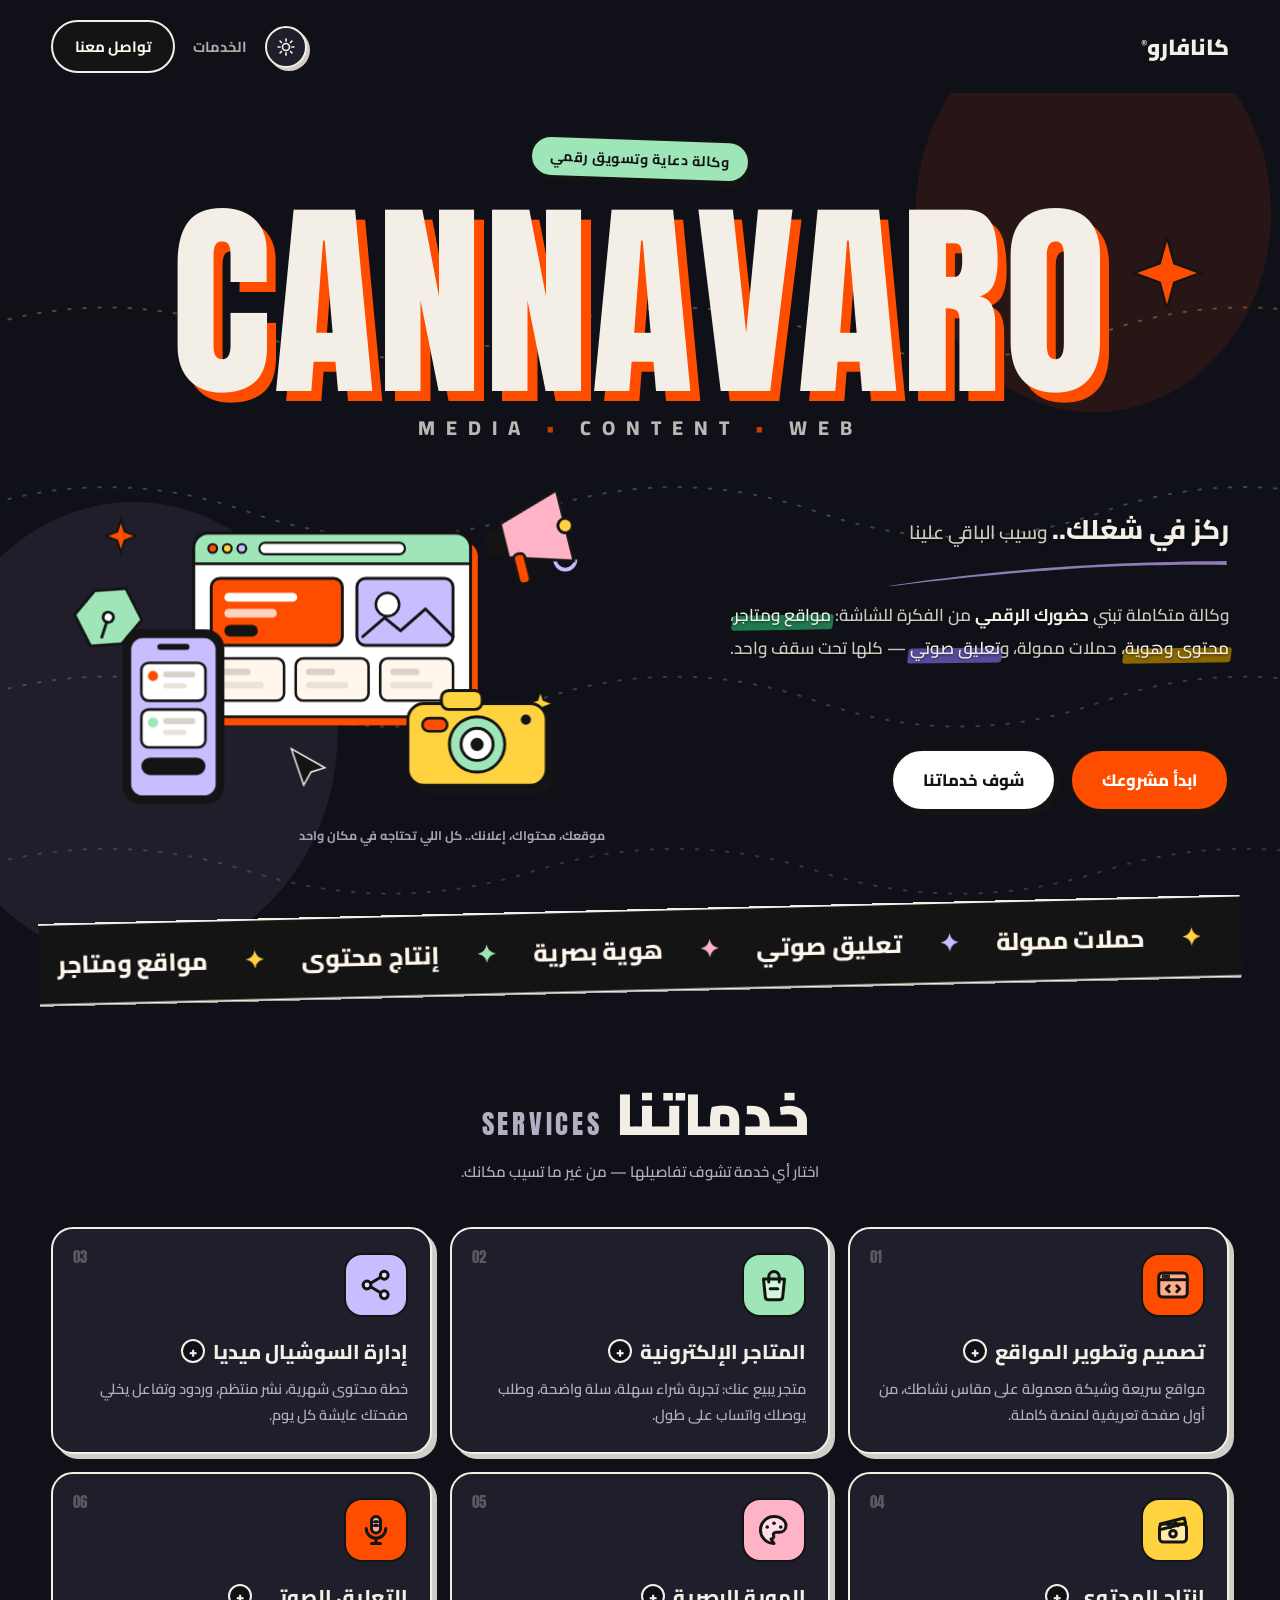
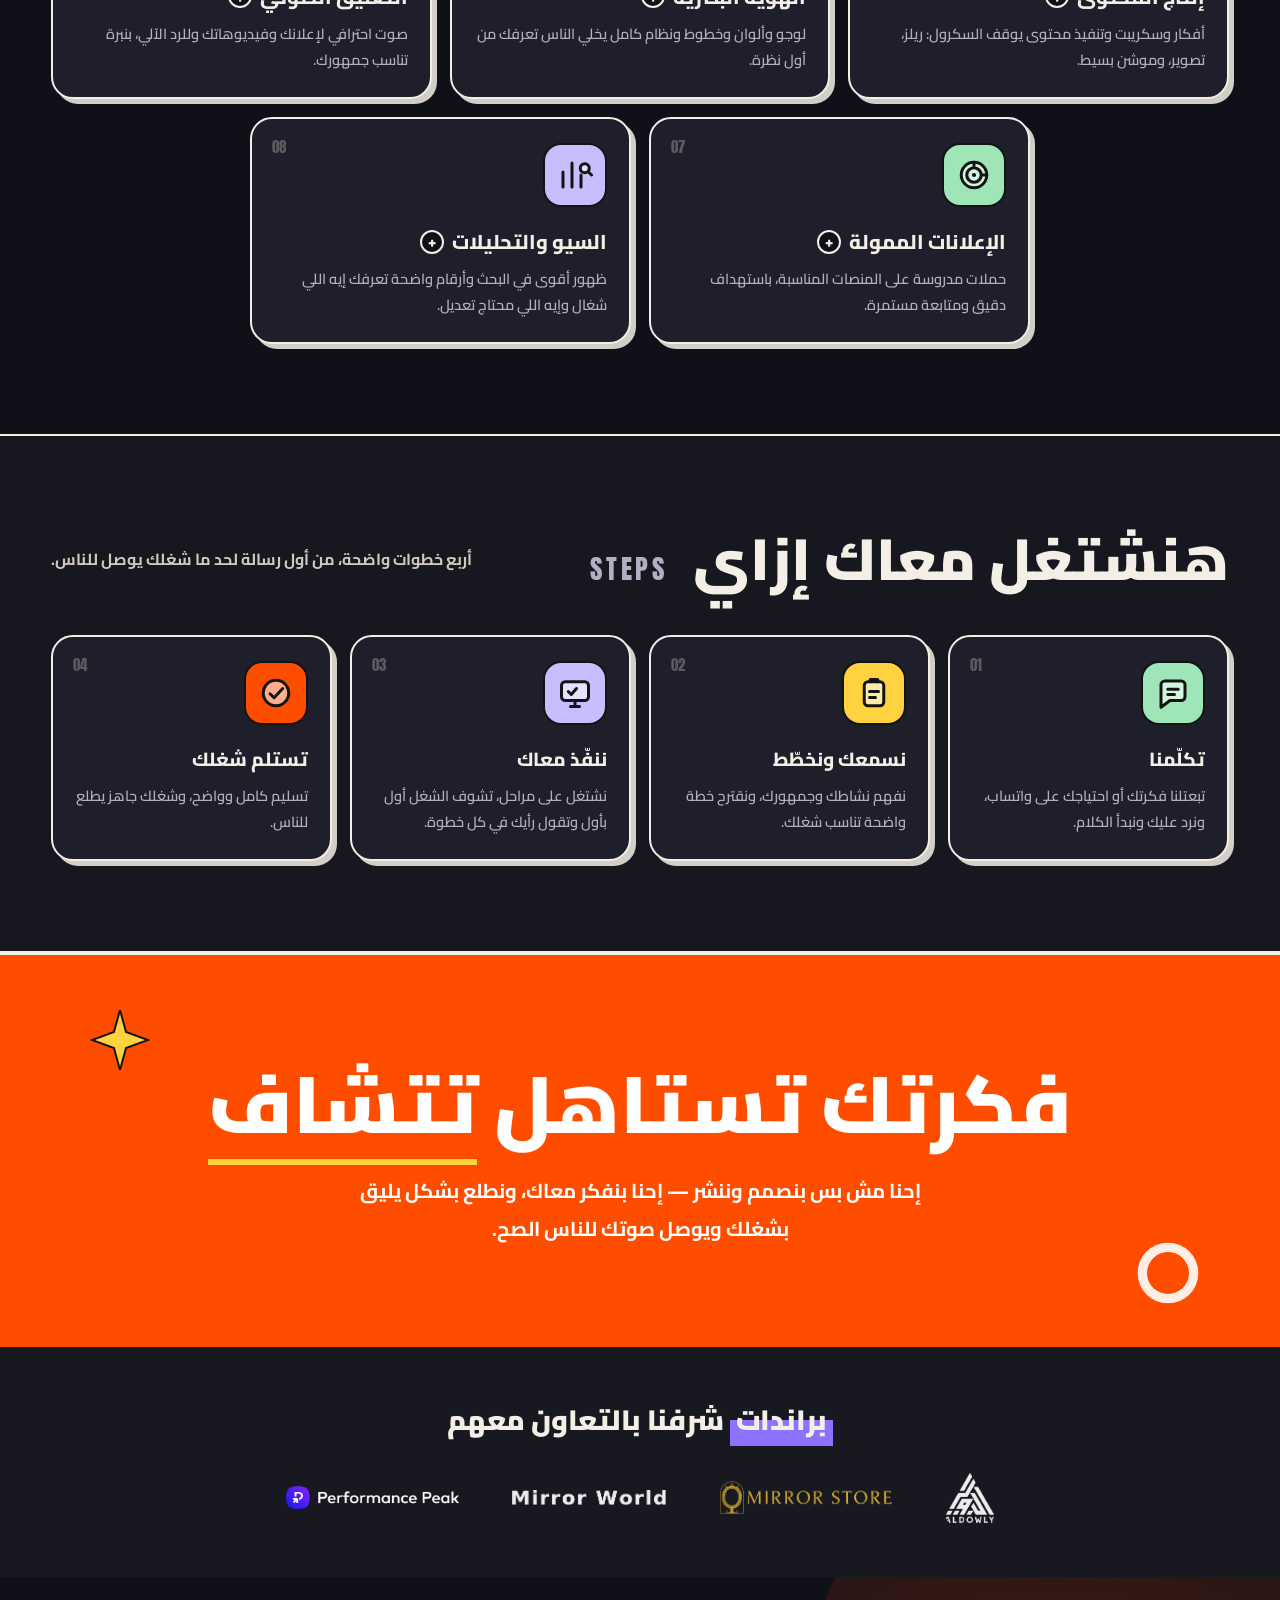
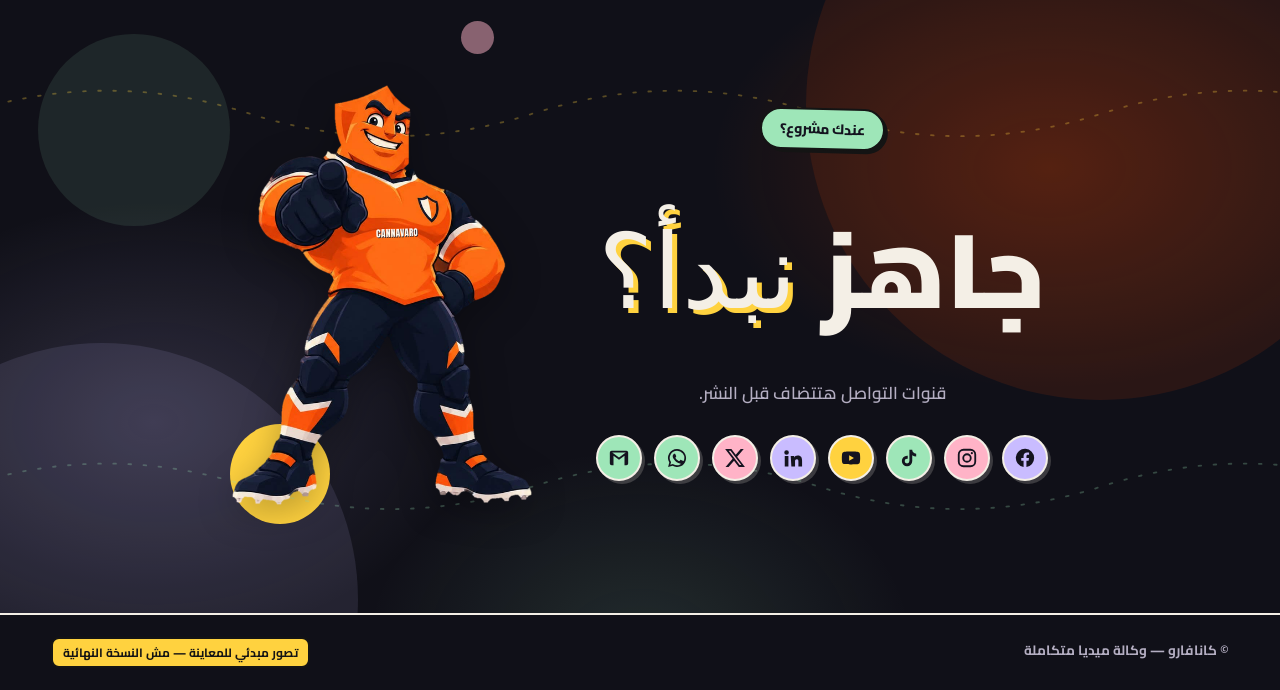
==== concept-a-brands-preview/index.html @ 5d2dfb20 "Hook the signature stroke tail down-left, matching hand sketch" ====
<!DOCTYPE html>
<html lang="ar" dir="rtl">
<head>
<meta charset="UTF-8">
<meta name="viewport" content="width=device-width, initial-scale=1.0">
<meta name="robots" content="noindex">
<title>Cannavaro Media</title>
<link rel="icon" type="image/svg+xml" href="favicon.svg">
<meta name="description" content="كانافارو — وكالة دعاية وتسويق رقمي: مواقع ومتاجر، محتوى وهوية، حملات ممولة، وتعليق صوتي.">
<meta property="og:type" content="website">
<meta property="og:title" content="Cannavaro Media">
<meta property="og:description" content="وكالة دعاية وتسويق رقمي — مواقع ومتاجر، محتوى وهوية، حملات ممولة، وتعليق صوتي.">
<meta property="og:url" content="https://ahmedshaban777-lgtm.github.io/cannavaro-media/concept-a/">
<meta property="og:image" content="https://ahmedshaban777-lgtm.github.io/cannavaro-media/concept-a/og-image.png">
<meta property="og:image:width" content="1200">
<meta property="og:image:height" content="630">
<meta name="twitter:card" content="summary_large_image">
<link rel="stylesheet" href="fonts/fonts.css?v=2">
<script>document.documentElement.classList.add('js');try{document.documentElement.setAttribute('data-theme',localStorage.getItem('cannavaro-theme')||'dark')}catch(e){document.documentElement.setAttribute('data-theme','dark')}</script>
<style>
:root{
  --ink:#141414; --cream:#FFF6EC;
  --orange:#FF4D00; --mint:#9EE6B8; --lav:#C9BCFF; --yellow:#FFD23F; --pink:#FFB3C7;
  --bg:var(--cream); --bg2:#fff; --surface:#fff; --text:var(--ink); --muted:#5b564e; --soft:#3d3a35; --line:var(--ink); --shadow:rgba(20,20,20,.9); --dash:#D8D2C8; --cap:#9a938a;
}
html[data-theme="dark"]{
  --bg:#101018; --bg2:#16171F; --surface:#1E1F2A; --text:#F4EFE6; --muted:#B4AEC2; --soft:#CFC9BE; --line:#F4EFE6; --shadow:rgba(244,239,230,.85); --dash:#3A3B47; --cap:#A8A2B4;
}
*{margin:0;padding:0;box-sizing:border-box}
html{scroll-behavior:smooth;background:var(--bg)}
body{font-family:'Cairo',sans-serif;background:var(--bg);color:var(--text);overflow-x:hidden;transition:background-color .35s ease,color .35s ease}
body::before{content:"";position:fixed;inset:0;z-index:-2;opacity:0;transition:opacity .45s ease;background:
  radial-gradient(900px 520px at 88% -6%,rgba(255,77,0,.16),transparent 62%),
  radial-gradient(820px 560px at 6% 30%,rgba(201,188,255,.13),transparent 60%),
  radial-gradient(760px 620px at 78% 88%,rgba(158,230,184,.09),transparent 62%),
  linear-gradient(168deg,#17181F 0%,#101018 46%,#0C0D13 100%)}
html[data-theme="dark"] body::before{opacity:1}
.services,.contact,footer{background:var(--bg)}
.hero{color:var(--text)}
.hero .brand{color:var(--text)}
.hero .brand-sub{color:var(--text);opacity:.75}
.hero .def{color:var(--soft)}
.hero .def b{color:var(--text)}
.hero .def .mark{color:var(--ink)}
.hero .illo-cap{color:var(--cap)}
.hero .kicker{color:var(--ink)}
.hero .slogan-badge{color:var(--ink)}
.hero-bg{display:block;position:absolute;inset:0;z-index:1;pointer-events:none;overflow:hidden}
html[data-theme="dark"] .hero-bg{display:block}
.hero-bg svg{position:absolute;inset:0;width:100%;height:100%}
.hero-bg .wl{fill:none;stroke-linecap:round;stroke-dasharray:3 14;animation:wdrift 26s linear infinite}
.hero-bg .wl2{animation-duration:34s;animation-direction:reverse}
.hero-bg .wl3{animation-duration:44s}
@keyframes wdrift{to{stroke-dashoffset:-340}}
.hero-bg .glow{animation:gpulse 9s ease-in-out infinite}
.hero-bg .glow2{animation-duration:12s;animation-delay:-4s}
@keyframes gpulse{50%{opacity:.45}}
nav .nav-brand,nav .nav-svc{color:var(--text)}

a{text-decoration:none;color:inherit}
.latin{font-family:'Anton',sans-serif;font-weight:400}

/* ===== NAV ===== */
nav{display:flex;justify-content:space-between;align-items:center;padding:20px clamp(18px,4vw,56px);position:relative;z-index:5}
.nav-side{display:flex;align-items:center;gap:18px}
.nav-svc{font-weight:700;font-size:14.5px;color:var(--ink);opacity:.7}
.nav-svc:hover{opacity:1}
.nav-svc:focus-visible{outline:2.5px solid var(--line);outline-offset:3px;border-radius:6px}
.nav-brand{font-weight:900;font-size:22px}
.nav-brand sup{font-size:10px;font-weight:700}
.nav-cta{background:var(--ink);color:var(--cream);padding:10px 22px;border-radius:99px;font-weight:700;font-size:15px;transition:background .25s,transform .25s}
.nav-cta:hover{background:var(--orange);transform:translateY(-2px)}

/* ===== HERO ===== */
.hero{padding:clamp(24px,5vh,54px) clamp(18px,4vw,56px) 0;text-align:center;position:relative}
.hero .shape{position:absolute;pointer-events:none;z-index:2}
.hero>*:not(.hero-bg):not(.shape){position:relative;z-index:2}
.hero .star-hero{top:16%;right:6%;width:clamp(40px,6vw,72px);animation:spin 14s linear infinite}
.hero .kicker{display:inline-block;font-weight:700;font-size:14px;letter-spacing:.5px;background:var(--mint);border:2px solid var(--ink);border-radius:99px;padding:6px 18px;box-shadow:3px 3px 0 var(--ink);transform:rotate(2deg)}
.brand{display:block;font-size:clamp(64px,16.5vw,215px);line-height:.95;margin:22px 0 6px;color:var(--ink);text-shadow:.045em .045em 0 var(--orange);letter-spacing:.01em}
html.js .brand{opacity:0}
html.js.fonts-ready .brand{opacity:1;animation:brandShadow .7s .45s cubic-bezier(.2,.7,.2,1) both}
@keyframes brandIn{from{opacity:0;transform:translateY(30px)}to{opacity:1;transform:none}}
@keyframes brandShadow{from{text-shadow:0 0 0 var(--orange)}to{text-shadow:.045em .045em 0 var(--orange)}}
.brand-sub{font-size:clamp(12px,2.2vw,20px);letter-spacing:.55em;font-weight:800;color:var(--ink);opacity:.75;margin-bottom:26px}
.bl{display:inline-block}
/* name entrance: the liked letters-test motion (letters arrive from both edges, gaps close) */
html.js.fonts-ready .brand{opacity:1}
html.js.fonts-ready .bL,html.js.fonts-ready .bR{animation-duration:1.5s;animation-timing-function:cubic-bezier(.16,1,.3,1);animation-fill-mode:both;animation-delay:calc(var(--k)*260ms)}
html.js.fonts-ready .bL{animation-name:blL}
html.js.fonts-ready .bR{animation-name:blR}
@keyframes blL{from{transform:translateX(-120vw)}to{transform:none}}
@keyframes blR{from{transform:translateX(120vw)}to{transform:none}}
html.js.fonts-ready .brand-sub{animation:subIn .8s 2.6s ease both}
.brand{white-space:nowrap}
.hero{overflow-x:clip}
html.js.fonts-ready .brand-sub{animation:subIn .8s 1.9s ease both}
@keyframes subIn{from{opacity:0;transform:translateY(8px)}to{opacity:.75;transform:none}}
.brand-sub i{font-style:normal;color:var(--orange)}
.slogan-badge{display:inline-flex;align-items:center;gap:10px;border:2px dashed var(--ink);border-radius:99px;padding:7px 18px;font-size:13.5px;font-weight:700;background:#fff;transform:rotate(-1.2deg)}
.slogan-badge .dot{width:8px;height:8px;border-radius:50%;background:var(--orange);animation:pulse 1.6s infinite}
@keyframes pulse{50%{opacity:.25}}
.slogan-line{margin:0 0 30px;display:inline-block;position:relative;line-height:1.7;color:var(--ink);text-align:start;white-space:nowrap}
.slogan-line .s1{display:inline;font-size:clamp(19px,3vw,27px);font-weight:800}
.slogan-line .s2{display:inline;font-size:clamp(15px,2.2vw,19px);font-weight:600;color:var(--soft)}
.slogan-line .scribble{position:absolute;left:-26px;bottom:-36px;height:30px;width:calc(100% + 32px);z-index:-1;pointer-events:none}
html[data-theme="dark"] .slogan-line{color:var(--text);text-shadow:0 1px 3px rgba(0,0,0,.55)}
.slogan-line .grad{color:inherit}
.slogan-line .grad .o{color:var(--orange)}
.slogan-line .grad,.slogan-line .em{display:inline-block;white-space:nowrap}
.slogan-line .em{color:inherit}
.slogan-line .brush{position:absolute;left:-14px;bottom:-2px;height:.8em;width:calc(100% + 28px);z-index:-1;transform:rotate(-.6deg);pointer-events:none}
.slogan-line .brushD{display:none}
html[data-theme="dark"] .slogan-line .brushL{display:none}
html[data-theme="dark"] .slogan-line .brushD{display:block}
@keyframes brushDraw{from{clip-path:inset(-6px -6px -6px 100%)}to{clip-path:inset(-6px -6px -6px 0)}}
@keyframes brushDrawL2R{from{clip-path:inset(-6px 100% -6px -6px)}to{clip-path:inset(-6px 0 -6px -6px)}}
@keyframes textSweep{from{clip-path:inset(-4px -4px -4px 100%)}to{clip-path:inset(-4px -4px -4px 0)}}
.slogan-line .sweep{display:inline-block}
.slogan-line .em .o2{color:var(--orange)}
html[data-theme="dark"] .slogan-line .grad .o,html[data-theme="dark"] .slogan-line .em .o2{color:var(--mint);text-shadow:0 1px 2px rgba(0,0,0,.85),0 3px 10px rgba(0,0,0,.6)}
html.js.fonts-ready .slogan-line .brush{animation:brushDrawL2R .9s 2.6s cubic-bezier(.3,.7,.25,1) both}
html.js.fonts-ready .slogan-line .sweep{animation:textSweep .9s 2.6s cubic-bezier(.3,.7,.25,1) both}
.slogan-line .en{font-family:'Anton';letter-spacing:.03em;font-weight:400}
.def{max-width:600px;margin:16px auto 0;font-size:clamp(14.5px,2vw,17px);line-height:1.9;color:#3d3a35;font-weight:600;text-shadow:0 1px 2px rgba(0,0,0,.15)}
.def b{color:var(--ink)}
.mark{position:relative;white-space:nowrap}
.mark::before{content:"";position:absolute;inset:auto -2px 2px -2px;height:.62em;z-index:-1;border-radius:3px;transform:skew(-8deg)}
html[data-theme="dark"] .mark::before{inset:auto -2px .08em -2px;height:.86em;transform:skew(-8deg) rotate(-.8deg)}
html[data-theme="dark"] .hero .def .mark{color:var(--text)}
html[data-theme="dark"] .hero .def{text-shadow:0 1px 3px rgba(0,0,0,.55)}
html[data-theme="dark"] .mark.y::before{background:#8A6800}
html[data-theme="dark"] .mark.m::before{background:#1F7A52}
html[data-theme="dark"] .mark.l::before{background:#5B4B9E}
.mark.y::before{background:var(--yellow)}
.mark.m::before{background:var(--mint)}
.mark.l::before{background:var(--lav)}
.hero-ctas{display:flex;gap:14px;justify-content:center;flex-wrap:wrap;margin-top:30px}
.btn{font-weight:800;font-size:16.5px;padding:14px 30px;border-radius:99px;border:2.5px solid var(--ink);transition:transform .22s,box-shadow .22s;box-shadow:4px 4px 0 var(--ink)}
.btn:hover{transform:translate(-2px,-2px);box-shadow:7px 7px 0 var(--ink)}
.btn:active{transform:translate(2px,2px);box-shadow:0 0 0 var(--ink)}
.btn-solid{background:var(--orange);color:#fff}
.btn-ghost{background:#fff;color:var(--ink)}

/* ===== HERO ILLUSTRATION ===== */
.illo{max-width:760px;margin:clamp(36px,6vh,60px) auto 0;position:relative}
.hero-grid{display:grid;grid-template-columns:1.02fr .98fr;grid-template-areas:"text illo" "ctas illo";gap:8px 48px;align-items:center;max-width:1260px;margin:0 auto;text-align:start}
.hero-text{grid-area:text}
.hero-grid .illo{grid-area:illo;margin:0}
.hero-grid .hero-ctas{grid-area:ctas;justify-content:flex-start;margin-top:6px}
.her
o-grid .def{margin:16px 0 0}
@media(max-width:900px){
.hero .star-hero{width:32px}
.sec-title .latin{display:block;margin-inline-start:0;margin-top:.18em}
.steps .sec-title{display:flex;flex-direction:column;align-items:flex-start}
.steps .sec-title .latin{order:-1;font-size:.5em;letter-spacing:.12em;margin:0 0 .3em;text-shadow:none;color:var(--muted);font-weight:400}
.hero-grid{grid-template-columns:1fr;grid-template-areas:"text" "illo" "ctas";text-align:center}
.hero-grid .hero-ctas{justify-content:center;margin-top:26px}
.hero-grid .def{margin:16px auto 0}
.hero-grid .illo{margin-top:28px}
}
.illo svg{width:100%;height:auto;display:block;overflow:visible}
.f1{animation:float 5s ease-in-out infinite}
.f2{animation:float 6.5s ease-in-out infinite reverse}
.f3{animation:float 7.5s ease-in-out infinite}
.f4{animation:float 5.8s ease-in-out infinite reverse}
@keyframes float{50%{transform:translateY(-10px)}}
.illo-cap{margin-top:10px;font-size:12.5px;font-weight:700;color:#9a938a}

/* ===== MARQUEE ===== */
.marquee{margin-top:clamp(40px,7vh,72px);background:var(--ink);color:var(--cream);overflow:hidden;padding:16px 0;transform:rotate(-1.4deg) scale(1.02);border-top:2.5px solid var(--line);border-bottom:2.5px solid var(--line)}
.marquee-track{display:flex;gap:0;width:max-content;animation:mq 22s linear infinite}
.marquee span{font-size:clamp(16px,2.6vw,24px);font-weight:800;padding:0 18px;white-space:nowrap}
.marquee .s1{color:var(--yellow)}.marquee .s2{color:var(--mint)}.marquee .s3{color:var(--pink)}.marquee .s4{color:var(--lav)}
@keyframes mq{to{transform:translateX(-50%)}}

/* ===== SERVICES ===== */
.services{padding:clamp(64px,10vh,110px) clamp(18px,4vw,56px)}
.sec-head{display:flex;align-items:flex-end;justify-content:space-between;gap:18px;flex-wrap:wrap;margin-bottom:42px}
.sec-title{font-size:clamp(30px,5.4vw,58px);font-weight:900;line-height:1.15}
.sec-title .latin{font-size:.46em;text-shadow:none;color:var(--muted);letter-spacing:.14em;margin-inline-start:12px;font-weight:400}
.sec-note{max-width:300px;font-weight:600;color:var(--muted);font-size:15px;line-height:1.8}
.svc-grid{display:grid;grid-template-columns:repeat(auto-fit,minmax(280px,1fr));gap:18px}
.svc{background:var(--surface);border:2.5px solid var(--line);border-radius:22px;padding:24px 22px;position:relative;transition:transform .25s,box-shadow .25s,background-color .35s,border-color .35s,color .35s;box-shadow:5px 5px 0 var(--shadow);cursor:pointer;user-select:none}
.svc:focus-visible{outline:3px solid var(--line);outline-offset:3px}
.svc:hover{transform:translateY(-5px);box-shadow:8px 8px 0 var(--shadow)}
.svc .num{position:absolute;top:16px;left:20px;font-family:'Anton';font-size:15px;opacity:.28}
.svc .ic{width:64px;height:64px;border-radius:18px;border:2.5px solid var(--ink);display:flex;align-items:center;justify-content:center;margin-bottom:16px;transition:transform .3s}
.svc:hover .ic{transform:rotate(-8deg) scale(1.07)}
.svc .ic svg{width:36px;height:36px}
.c1{background:var(--orange)} .c2{background:var(--mint)} .c3{background:var(--lav)} .c4{background:var(--yellow)} .c5{background:var(--pink)}

/* ===== STEPS ===== */
.steps{padding:clamp(64px,10vh,110px) clamp(18px,4vw,56px);background:var(--bg2);border-top:2.5px solid var(--line);border-bottom:2.5px solid var(--line);transition:background-color .35s,border-color .35s}
.steps-grid{display:grid;grid-template-columns:repeat(auto-fit,minmax(230px,1fr));gap:18px}
.step{background:var(--surface);border:2.5px solid var(--line);border-radius:22px;padding:24px 22px;position:relative;box-shadow:5px 5px 0 var(--shadow);transition:transform .25s,box-shadow .25s,background-color .35s,border-color .35s,color .35s}
.step:hover{transform:translate(-2px,-2px);box-shadow:7px 7px 0 var(--shadow)}
.step .num{position:absolute;top:16px;left:20px;font-family:'Anton';font-size:15px;opacity:.28}
.step .ic{width:64px;height:64px;border-radius:18px;border:2.5px solid var(--ink);display:flex;align-items:center;justify-content:center;margin-bottom:16px;transition:transform .3s}
.step:hover .ic{transform:rotate(-8deg) scale(1.07)}
.step .ic svg{width:36px;height:36px}
.step h3{font-size:19px;font-weight:800;margin-bottom:6px}
.step p{font-size:14.5px;font-weight:600;color:var(--muted);line-height:1.8}
.svc h3{font-size:20px;font-weight:800;margin-bottom:6px;display:flex;align-items:center;gap:8px}
.svc .plus{flex:none;width:24px;height:24px;border-radius:50%;border:2px solid var(--line);display:inline-flex;align-items:center;justify-content:center;font-weight:900;font-size:15px;line-height:1;transition:transform .3s,background .3s;background:var(--bg)}
.svc.open .plus{transform:rotate(45deg);background:var(--yellow)}
.svc p{font-size:14.5px;line-height:1.8;color:var(--muted);font-weight:600}
.svc .svc-details{max-height:0;overflow:hidden;transition:max-height .45s cubic-bezier(.2,.7,.2,1)}
.svc.open .svc-details{max-height:220px}
.svc .svc-details ul{list-style:none;margin-top:12px;border-top:2px dashed var(--dash);padding-top:12px;display:grid;gap:8px}
.svc .svc-details li{font-size:14px;font-weight:700;color:var(--soft);display:flex;align-items:center;gap:8px}
.svc .svc-details li::before{content:"";flex:none;width:9px;height:9px;border-radius:3px;background:var(--orange);border:1.5px solid var(--line)}
.svc-cta{display:inline-flex;align-items:center;gap:6px;margin-top:14px;font-size:14px;font-weight:800;color:var(--ink);background:var(--yellow);border:2px solid var(--ink);border-radius:999px;padding:8px 14px;box-shadow:3px 3px 0 var(--ink);transition:transform .15s,box-shadow .15s}
.svc-cta:hover{transform:translate(-1px,-1px);box-shadow:4px 4px 0 var(--ink)}
.svc-cta:focus-visible{outline:3px solid var(--ink);outline-offset:2px}
#toTop{position:fixed;bottom:84px;left:22px;z-index:60;width:52px;height:52px;border-radius:50%;background:var(--orange);color:#fff;border:2.5px solid var(--ink);box-shadow:4px 4px 0 var(--ink);font-size:22px;line-height:1;cursor:pointer;opacity:0;pointer-events:none;transform:translateY(12px);transition:opacity .3s,transform .3s;display:grid;place-items:center}
#toTop.show{opacity:1;pointer-events:auto;transform:none}
#toTop:focus-visible{outline:3px solid var(--ink);outline-offset:3px}
.svc:nth-child(3n) .svc-details li::before{background:var(--mint)}
.svc:nth-child(3n+1) .svc-details li::before{background:var(--lav)}

/* ===== STATEMENT ===== */
.statement{background:var(--orange);color:#fff;text-align:center;padding:clamp(64px,11vh,120px) clamp(18px,4vw,56px);border-top:2.5px solid var(--line);border-bottom:0;position:relative;overflow:hidden}
.statement h2{font-size:clamp(36px,7vw,80px);font-weight:900;line-height:1.25}
.statement h2 .u{text-decoration:underline;text-decoration-color:var(--yellow);text-decoration-thickness:6px;text-underline-offset:.32em}
.statement p{margin-top:18px;font-size:clamp(16px,2.6vw,20px);font-weight:700;opacity:1;max-width:580px;margin-inline:auto;line-height:1.9}
.statement .shape{position:absolute;pointer-events:none}
.statement .star2{top:14%;left:7%;width:clamp(36px,5vw,60px);animation:spin 16s linear infinite}
.statement .ring2{bottom:10%;right:6%;width:clamp(40px,6vw,70px);animation:float 5.5s ease-in-out infinite}
@keyframes spin{to{transform:rotate(360deg)}}

/* ===== CONTACT ===== */
.contact{text-align:center;padding:clamp(70px,12vh,130px) clamp(18px,4vw,56px)}
.contact .mini{font-weight:800;font-size:14px;background:var(--mint);color:#14131F;border:2px solid var(--ink);border-radius:99px;padding:6px 18px;display:inline-block;box-shadow:3px 3px 0 var(--ink);transform:rotate(1.5deg)}
.contact h2{font-size:clamp(44px,9vw,104px);font-weight:900;margin:22px 0 10px}
.contact h2 .latin{text-shadow:.05em .05em 0 var(--yellow)}
.contact p{color:var(--muted);font-weight:600;font-size:17px;margin-bottom:32px}
.contact-inner{max-width:900px;margin:0 auto;display:flex;flex-direction:column;align-items:center;gap:20px}
.contact-mascot{width:clamp(190px,52vw,240px);height:auto;display:block;filter:drop-shadow(0 10px 18px rgba(0,0,0,.28))}
@media(min-width:820px){.contact-inner{flex-direction:row;justify-content:center;gap:64px}.contact-mascot{width:300px}.contact-text{text-align:center}}

html[data-theme="dark"] .contact{position:relative;overflow:hidden;background:
 radial-gradient(520px 340px at 82% 30%,rgba(255,77,0,.20),transparent 65%),
 radial-gradient(480px 340px at 12% 70%,rgba(201,188,255,.17),transparent 65%),
 radial-gradient(420px 300px at 50% 105%,rgba(158,230,184,.13),transparent 65%),var(--bg)}
.cdots{position:absolute;inset:0;pointer-events:none;z-index:0;overflow:hidden}
.cd{position:absolute;border-radius:50%;display:block;animation:float 9s ease-in-out infinite}
.cd.c1{width:clamp(300px,46vw,600px);height:clamp(300px,46vw,600px);right:-9%;top:-26%;background:rgba(255,196,160,.55)}
.cd.c2{width:clamp(120px,15vw,200px);height:clamp(120px,15vw,200px);left:3%;top:9%;background:rgba(158,230,184,.5);animation-delay:-3s}
.cd.c3{width:clamp(280px,40vw,520px);height:clamp(280px,40vw,520px);left:-12%;bottom:-38%;background:rgba(201,188,255,.5);animation-delay:-5s}
.cd.c4{width:clamp(60px,8vw,100px);height:clamp(60px,8vw,100px);left:18%;bottom:14%;border:clamp(7px,1vw,12px) solid rgba(255,210,63,.8);animation-delay:-2s}
.cd.c5{width:clamp(22px,2.6vw,34px);height:clamp(22px,2.6vw,34px);left:36%;top:7%;background:rgba(255,179,199,.85);animation-delay:-6s}
.cw{position:absolute;inset:0;width:100%;height:100%}
.cw path{fill:none;stroke-linecap:round;stroke-width:2;stroke-dasharray:3 14;animation:wdrift 30s linear infinite}
.cw1{stroke:rgba(224,168,0,.5)}.cw2{stroke:rgba(130,108,224,.45)}
.cw2{animation-direction:reverse!important}
html[data-theme="dark"] .cd.c1{background:rgba(255,77,0,.11)}
html[data-theme="dark"] .cd.c2{background:rgba(158,230,184,.10)}
html[data-theme="dark"] .cd.c3{background:rgba(201,188,255,.11)}
html[data-theme="dark"] .cd.c4{border-color:rgba(255,210,63,.4)}
html[data-theme="dark"] .cd.c5{background:rgba(255,179,199
,.5)}
html[data-theme="dark"] .cw1{stroke:rgba(255,210,63,.3)}
html[data-theme="dark"] .cw2{stroke:rgba(158,230,184,.26)}
@media(max-width:700px){.cd.c1{width:300px;height:300px;right:-24%;top:-8%}.cd.c3{width:300px;height:300px;left:-30%;bottom:-12%}.cd.c2{width:110px;height:110px;left:4%;top:3%}.cd.c4{left:auto;right:8%;bottom:10%}.cd.c5{left:auto;right:12%;top:6%}}
.socials{display:flex;gap:12px;justify-content:center;flex-wrap:wrap;margin-top:-6px}
.soc{width:46px;height:46px;border-radius:50%;background:var(--c);color:#14131F;border:2px solid var(--ink);box-shadow:3px 3px 0 var(--ink);display:grid;place-items:center;transition:transform .2s}
.soc:hover{transform:translateY(-3px)}
.soc svg{width:22px;height:22px}
html[data-theme="dark"] .soc{border-color:var(--line);box-shadow:3px 3px 0 rgba(255,246,236,.18)}
@media(max-width:700px){.soc{width:42px;height:42px}.socials{gap:16px;max-width:236px;margin-inline:auto}}
.contact-inner{position:relative;z-index:1}
html:not([data-theme="dark"]) .contact{position:relative;overflow:hidden;background:
 radial-gradient(520px 340px at 82% 30%,rgba(255,77,0,.12),transparent 65%),
 radial-gradient(480px 340px at 12% 70%,rgba(201,188,255,.34),transparent 65%),
 radial-gradient(420px 300px at 50% 105%,rgba(158,230,184,.30),transparent 65%),var(--bg)}
html:not([data-theme="light"]):not([data-theme="dark"]) .contact{position:relative}
html:not([data-theme="dark"]) .contact-mascot{filter:drop-shadow(0 10px 6px rgba(20,20,20,.42)) drop-shadow(0 26px 26px rgba(20,20,20,.30))}
.contact .btns{display:flex;gap:16px;justify-content:center;flex-wrap:wrap}
.btn-wa{background:var(--ink);color:#fff;display:inline-flex;align-items:center;gap:10px}
.btn-wa:hover{background:var(--orange)}
.btn-wa svg{width:20px;height:20px}
.btn-mail{background:#fff;color:var(--ink)}

/* ===== FOOTER ===== */
footer{border-top:2.5px solid var(--line);padding:22px clamp(18px,4vw,56px);display:flex;justify-content:space-between;gap:12px;flex-wrap:wrap;font-size:13.5px;font-weight:700;color:var(--muted)}
footer .preview-tag{background:var(--yellow);color:var(--ink);border:2px solid var(--ink);border-radius:8px;padding:2px 10px;font-size:12px}

/* reveal */
.rv{opacity:1;transform:translateY(26px);transition:transform .7s cubic-bezier(.2,.7,.2,1)}
.rv.on{transform:none}

/* mobile steps compaction (last: must override base step rules) */
@media(max-width:900px){
.steps-grid{gap:10px}
.step{padding:14px 14px;border-radius:16px}
.step .num{top:10px;left:14px;font-size:12px}
.step .ic{width:40px;height:40px;border-radius:12px;margin-bottom:8px}
.step .ic svg{width:22px;height:22px}
.step h3{font-size:15.5px;margin-bottom:3px}
.step p{font-size:13px;line-height:1.65}
#toTop{bottom:118px}
}
/* ===== THEME TOGGLE ===== */
#themeToggle{width:42px;height:42px;flex:none;border-radius:50%;border:2.5px solid var(--line);background:var(--surface);color:var(--text);display:grid;place-items:center;cursor:pointer;box-shadow:3px 3px 0 var(--shadow);transition:transform .2s,box-shadow .2s,background-color .35s,color .35s,border-color .35s}
#themeToggle:hover{transform:translate(-1px,-1px);box-shadow:4px 4px 0 var(--shadow)}
#themeToggle:focus-visible{outline:3px solid var(--line);outline-offset:3px}
#themeToggle svg{width:20px;height:20px}
html[data-theme="dark"] .nav-cta{border:2px solid var(--line)}
#themeToggle .ic-sun{display:none}
html[data-theme="dark"] #themeToggle .ic-sun{display:block}
html[data-theme="dark"] #themeToggle .ic-moon{display:none}
/* smooth theme crossfade */
.steps,.services,.contact,footer,.statement,.marquee,.slogan-badge,.slogan-line{transition:background-color .35s ease,border-color .35s ease}
.hero,.brand,.brand-sub,.def,.sec-note,.nav-brand,.nav-svc{transition:color .35s ease}

.brands{padding:clamp(34px,6vh,58px) clamp(16px,4vw,64px);text-align:center;background:rgba(255,255,255,.5)}
html[data-theme="dark"] .brands{background:rgba(255,246,236,.035)}
.brands-head h2{text-wrap:balance;font-size:clamp(18px,2.6vw,28px);font-weight:900;line-height:1.4}
.brands-head h2 i{font-style:normal;background:linear-gradient(transparent 50%,var(--lav) 50%);padding:0 6px}
.brands-row{display:flex;align-items:center;justify-content:center;gap:clamp(22px,4.2vw,72px);flex-wrap:wrap;margin-top:clamp(22px,3.6vh,36px);max-width:1180px;margin-inline:auto}
.brands-row img{display:block;height:auto;object-fit:contain;transition:transform .25s}
.brands-row .b-ms{filter:brightness(.7) saturate(1.35)}
html[data-theme="dark"] .brands-row .b-ald,html[data-theme="dark"] .brands-row .b-mw{filter:brightness(0) invert(1);opacity:.92}
html[data-theme="dark"] .brands-row .b-ms{filter:brightness(1.12) saturate(1.1)}
.b-pp-d{display:none!important}html[data-theme="dark"] .b-pp-l{display:none!important}html[data-theme="dark"] .b-pp-d{display:block!important}
.brands-row img:hover{transform:translateY(-3px)}
.brands-row .b-ald{width:clamp(36px,4vw,48px)}
.brands-row .b-ms{width:clamp(120px,13.5vw,176px)}
.brands-row .b-mw{width:clamp(104px,12vw,160px)}
.brands-row .b-pp{width:clamp(120px,13.5vw,184px)}
html[data-theme="dark"] .brands-head h2 i{background:linear-gradient(transparent 50%,#8E72FF 50%)}
@media(max-width:700px){.brands-row{gap:26px 34px;max-width:290px}.brands-row .b-ald{width:36px}.brands-row .b-ms{width:112px}.brands-row .b-mw{width:100px}.brands-row .b-pp{width:114px}}

/* illustration entrance: window, phone, camera, megaphone one after another, then calm settle */
.illo svg .f1,.illo svg .f2,.illo svg .f3,.illo svg .f4{animation:none}
.illo svg .keep.f3{animation:float 7.5s ease-in-out infinite}
.illo svg .keep.f2{animation:float 6.5s ease-in-out infinite reverse}
.en{transform-box:fill-box;transform-origin:center}
html.js .en{opacity:0}
.illo.on .en{animation-fill-mode:both;animation-timing-function:cubic-bezier(.2,.8,.3,1.12);animation-duration:.75s}
.illo.on .e-win{animation-name:enWin;animation-delay:0s;animation-duration:.7s}
.illo.on .e-phone{animation-name:enPhone;animation-delay:.6s}
.illo.on .e-cam{animation-name:enCam;animation-delay:1.1s}
.illo.on .e-mega{animation-name:enMega;animation-delay:1.6s}
.illo.on .e-pen,.illo.on .e-cursor,.illo.on .e-star,.illo.on .e-star2,.illo.on .e-ring{animation-name:enPop;animation-duration:.5s}
.illo.on .e-pen{animation-delay:2.1s}.illo.on .e-star{animation-delay:2.2s}.illo.on .e-ring{animation-delay:2.3s}.illo.on .e-star2{animation-delay:2.4s}.illo.on .e-cursor{animation-delay:2.5s}
@keyframes enWin{from{opacity:0;transform:scale(.88)}to{opacity:1;transform:none}}
@keyframes enPhone{from{opacity:0;transform:translateY(70px) scale(.92)}to{opacity:1;transform:none}}
@keyframes enCam{from{opacity:0;transform:translateX(90px) rotate(6deg)}to{opacity:1;transform:none}}
@keyframes enMega{from{opacity:0;transform:translate(40px,-40px) scale(.7)}to{opacity:1;transform:none}}
@keyframes enPop{from{opacity:0;transform:scale(.4)}to{opacity:1;transform:none}}

/* light-theme hero life: soft curved dotted paths + translucent shapes in site colors */
.hb-s{display:none;position:absolute;pointer-events:none;animation:float 8s ease-in-out infinite}
html:not([data-theme="dark"]) .hb-s{display:block}
html:not([data-theme="dark"]) .hero-bg .glow{fill:rgba(255,77,0,.12)}
html:not([data-theme="dark"]) .hero-bg .glow2{fill:rgba(201,188,255,.38)}
html:not([data-theme="dark"]) .hero-bg path:nth-of-type(1){stroke:rgba(224,168,0,.55)}
html:not([data-theme="dark"]) .hero-bg path:nth-of-type(2){stroke:rgba(52,160,110,.45)}
html:not([data-theme="dark"]) .hero-bg path:nth-of-type(3){stroke:rgba(130,108,224,.45)}
html:not([data-theme="dark"]) .hero-bg path:nth-of-type(4){stroke:rgba(255,110,150,.42)}
.hb1{width:clamp(54px,9vw,130px);height:clamp(54px,9vw,130px);border-radius:50%;background:rgba(158,230,184,.5);left:3%;top:8%}
.hb2{width:clamp(40px,6vw,90px);height:clamp(40px,6vw,90px);border-radius:22%;background:rgba(201,188,255,.55);right:2%;top:17%;transform:rotate(14deg);animation-duration:10s;animation-direction:reverse}
.hb3{width:clamp(34px,5vw,70px);height:clamp(34px,5vw,70px);border-radius:50%;border:clamp(5px,.8vw,9px) solid rgba(255,210,63,.8);left:2.5%;top:46%;animation-duration:9s}
.hb4{width:clamp(18px,2.4vw,34px);height:clamp(18px,2.4vw,34px);border-radius:50%;background:rgba(255,179,199,.8);left:17%;top:6%;animation-duration:7s;animation-direction:reverse}
@media(max-width:700px){.hb2,.hb3{display:none!important}.hb4{left:auto;right:9%;top:7%}}
/* services intro centered, last row centered, arrow smaller on phones */
.services .sec-head{flex-direction:column;align-items:center;text-align:center;gap:10px}
.services .sec-title{text-align:center}
.services .sec-note{max-width:none;text-wrap:balance;margin-inline:auto}
@media(min-width:760px){.services .sec-note{white-space:nowrap}}
@media(min-width:960px){.svc-grid{display:flex;flex-wrap:wrap;justify-content:center}.svc-grid>.svc{flex:0 0 calc((100% - 36px)/3)}}
@media(max-width:700px){#toTop{width:38px;height:38px;font-size:17px;bottom:16px;left:8px;box-shadow:3px 3px 0 var(--ink)}.services .sec-note{max-width:290px}}
/* steps note: one clear line on laptop, slightly darker, balanced with title */
@media(min-width:760px){
.steps .sec-head{align-items:center}
.steps .sec-note{max-width:none;white-space:nowrap;color:var(--soft);font-size:16px;font-weight:700}
}
</style>
</head>
<body>

<nav>
  <div class="nav-brand">كانافارو<sup>®</sup></div>
  <div class="nav-side"><button id="themeToggle" type="button" aria-label="التبديل للوضع الليلي" title="الوضع الليلي"><svg class="ic-moon" viewBox="0 0 24 24" fill="none" stroke="currentColor" stroke-width="2" stroke-linejoin="round"><path d="M20 13A8 8 0 1 1 11 4a6.5 6.5 0 0 0 9 9z"/></svg><svg class="ic-sun" viewBox="0 0 24 24" fill="none" stroke="currentColor" stroke-width="2" stroke-linecap="round"><circle cx="12" cy="12" r="4.2"/><path d="M12 2.5v2.4M12 19.1v2.4M2.5 12h2.4M19.1 12h2.4M4.9 4.9l1.7 1.7M17.4 17.4l1.7 1.7M19.1 4.9l-1.7 1.7M6.6 17.4l-1.7 1.7"/></svg></button><a class="nav-svc" href="#se
rvices">الخدمات</a><a class="nav-cta" href="#contact">تواصل معنا</a></div>
</nav>

<header class="hero">
  <div class="hero-bg" aria-hidden="true"><span class="hb-s hb1"></span><span class="hb-s hb2"></span><span class="hb-s hb3"></span><span class="hb-s hb4"></span>
    <svg viewBox="0 0 1440 900" preserveAspectRatio="none">
      <circle class="glow" cx="1230" cy="120" r="200" fill="rgba(255,77,0,.10)"/>
      <circle class="glow glow2" cx="150" cy="640" r="230" fill="rgba(201,188,255,.08)"/>
      <path class="wl"  d="M-40 240 Q120 190 280 240 T600 240 T920 240 T1240 240 T1560 240" stroke="rgba(255,210,63,.30)" stroke-width="2"/>
      <path class="wl wl2" d="M-40 420 Q120 370 280 420 T600 420 T920 420 T1240 420 T1560 420" stroke="rgba(158,230,184,.26)" stroke-width="2"/>
      <path class="wl wl3" d="M-40 610 Q120 560 280 610 T600 610 T920 610 T1240 610 T1560 610" stroke="rgba(201,188,255,.24)" stroke-width="2"/>
      <path class="wl wl2" d="M-40 780 Q120 735 280 780 T600 780 T920 780 T1240 780 T1560 780" stroke="rgba(255,179,199,.20)" stroke-width="2"/>
    </svg>
  </div>
  <span class="kicker">وكالة دعاية وتسويق رقمي</span>
  <h1 class="brand latin" dir="ltr" aria-label="CANNAVARO"><span class="bl bL" style="--k:4" aria-hidden="true">C</span><span class="bl bL" style="--k:3" aria-hidden="true">A</span><span class="bl bL" style="--k:2" aria-hidden="true">N</span><span class="bl bL" style="--k:1" aria-hidden="true">N</span><span class="bl bL" style="--k:0" aria-hidden="true">A</span><span class="bl bR" style="--k:0" aria-hidden="true">V</span><span class="bl bR" style="--k:1" aria-hidden="true">A</span><span class="bl bR" style="--k:2" aria-hidden="true">R</span><span class="bl bR" style="--k:3" aria-hidden="true">O</span></h1>
  <svg class="shape star-hero" viewBox="0 0 60 60" fill="none"><path d="M30 0l6 22 22 8-22 8-6 22-6-22-22-8 22-8z" fill="#FF4D00" stroke="#141414" stroke-width="2"/></svg>
  <div class="brand-sub" dir="ltr">MEDIA <i>•</i> CONTENT <i>•</i> WEB</div>
  <div class="hero-grid">
  <div class="hero-text">
  <div class="slogan-line"><span class="s1">ركز في شغلك..</span> <span class="s2">وسيب الباقي علينا</span><svg class="scribble" viewBox="0 0 340 40" preserveAspectRatio="none" aria-hidden="true"><path d="M332 2.5 C300 3 260 4 220 6.5 C150 11 60 24 6 36 L6.7 36.4 C65 26 155 14 222 10 C262 8 300 7.5 332 8 Z" fill="#8E7AB5"/></svg></div>
  <p class="def">وكالة متكاملة تبني <b>حضورك الرقمي</b> من الفكرة للشاشة: <span class="mark m">مواقع ومتاجر</span>، <span class="mark y">محتوى وهوية</span>، حملات ممولة، و<span class="mark l">تعليق صوتي</span> — كلها تحت سقف واحد.</p>
  </div>

  <!-- bespoke multi-service illustration -->
  <div class="illo rv">
    <svg viewBox="0 0 760 470" fill="none" xmlns="http://www.w3.org/2000/svg" role="img" aria-label="مشهد يجمع تصميم المواقع والتصوير والتصميم والإعلان">
      <!-- sparkles -->
      <g class="en e-star">
      <g class="keep f3"><path d="M96 66l5 16 16 6-16 6-5 16-5-16-16-6 16-6z" fill="#FF4D00" stroke="#141414" stroke-width="2.5"/></g>
      </g>
      <g class="en e-star2">
      <g class="keep f2"><path d="M672 300l4 13 13 5-13 5-4 13-4-13-13-5 13-5z" fill="#FFD23F" stroke="#141414" stroke-width="2.5"/></g>
      </g>
      <g class="en e-ring">
      <g class="f1"><circle cx="706" cy="120" r="14" fill="none" stroke="#141414" stroke-width="5"/><circle cx="706" cy="120" r="14" fill="none" stroke="#C9BCFF" stroke-width="5" stroke-dasharray="44 90"/></g>
      </g>
      <!-- megaphone -->
      <g class="en e-mega">
      <g class="keep f2" transform="rotate(-14 640 90)">
        <rect x="596" y="74" width="26" height="34" rx="8" fill="#141414"/>
        <path d="M622 66l86-26v100l-86-26z" fill="#FFB3C7" stroke="#141414" stroke-width="4" stroke-linejoin="round"/>
        <rect x="628" y="112" width="16" height="42" rx="7" fill="#FF4D00" stroke="#141414" stroke-width="4"/>
        <circle cx="708" cy="90" r="10" fill="#FFD23F" stroke="#141414" stroke-width="4"/>
      </g>
      </g>
      <!-- pen nib -->
      <g class="en e-pen">
      <g class="f1" transform="rotate(18 90 200)">
        <path d="M90 158l34 34-16 40-40 16-34-34 16-40z" fill="#9EE6B8" stroke="#141414" stroke-width="4" stroke-linejoin="round"/>
        <circle cx="79" cy="203" r="7" fill="#fff" stroke="#141414" stroke-width="4"/>
        <path d="M79 210v22" stroke="#141414" stroke-width="4" stroke-linecap="round"/>
      </g>
      </g>
      <!-- browser window -->
      <g class="en e-win">
      <g class="f4">
        <rect x="206" y="96" width="380" height="252" rx="20" fill="#FF4D00"/>
        <rect x="196" y="84" width="380" height="252" rx="20" fill="#fff" stroke="#141414" stroke-width="4"/>
        <path d="M196 104a20 20 0 0120-20h340a20 20 0 0120 20v22H196z" fill="#9EE6B8" stroke="#141414" stroke-width="4"/>
        <circle cx="222" cy="105" r="6" fill="#FF4D00" stroke="#141414" stroke-width="3"/>
        <circle cx="242" cy="105" r="6" fill="#FFD23F" stroke="#141414" stroke-width="3"/>
        <circle cx="262" cy="105" r="6" fill="#C9BCFF" stroke="#141414" stroke-width="3"/>
        <rect x="286" y="97" width="200" height="16" rx="8" fill="#fff" stroke="#141414" stroke-width="3"/>
        <!-- hero block -->
        <rect x="220" y="146" width="180" height="92" rx="12" fill="#FF4D00" stroke="#141414" stroke-width="4"/>
        <rect x="238" y="166" width="100" height="12" rx="6" fill="#fff"/>
        <rect x="238" y="188" width="72" height="12" rx="6" fill="#fff" opacity=".75"/>
        <rect x="238" y="210" width="46" height="16" rx="8" fill="#141414"/>
        <!-- side image block -->
        <rect x="420" y="146" width="132" height="92" rx="12" fill="#C9BCFF" stroke="#141414" stroke-width="4"/>
        <circle cx="462" cy="182" r="16" fill="#fff" stroke="#141414" stroke-width="3.5"/>
        <path d="M428 226l30-26 22 18 34-30 38 38" stroke="#141414" stroke-width="4" stroke-linecap="round" stroke-linejoin="round" fill="none"/>
        <!-- cards row -->
        <rect x="220" y="256" width="100" height="58" rx="10" fill="#FFF6EC" stroke="#141414" stroke-width="3.5"/>
        <rect x="336" y="256" width="100" height="58" rx="10" fill="#FFF6EC" stroke="#141414" stroke-width="3.5"/>
        <rect x="452" y="256" width="100" height="58" rx="10" fill="#FFF6EC" stroke="#141414" stroke-width="3.5"/>
        <rect x="234" y="270" width="40" height="9" rx="4.5" fill="#D8D2C8"/>
        <rect x="234" y="288" width="58" height="9" rx="4.5" fill="#E8E2D8"/>
        <rect x="350" y="270" width="40" height="9" rx="4.5" fill="#D8D2C8"/>
        <rect x="350" y="288" width="58" height="9" rx="4.5" fill="#E8E2D8"/>
        <rect x="466" y="270" width="40" height="9" rx="4.5" fill="#D8D2C8"/>
        <rect x="466" y="288" width="58" height="9" rx="4.5" fill="#E8E2D8"/>
      </g>
      </g>
      <!-- smartphone -->
      <g class="en e-phone">
      <g class="f1">
        <rect x="98" y="216" width="140" height="240" rx="26" fill="#141414"/>
        <rect x="110" y="228" width="116" height="216" rx="16" fill="#C9BCFF"/>
        <rect x="146" y="236" width="44" height="8" rx="4" fill="#141414"/>
        <rect x="124" y="262" width="88" height="52" rx="10" fill="#fff" stroke="#141414" stroke-width="3.5"/>
        <circle cx="140" cy="280" r="7" fill="#FF4D00"/>
        <rect x="154" y="274" width="44" height="8" rx="4" fill="#D8D2C8"/>
        <rect x="154" y="290" width="32" height="7" rx="3.5" fill="#E8E2D8"/>
        <rect x="124" y="326" width="88" height="52" rx="10" fill="#fff" stroke="#141414" stroke-width="3.5"/>
        <circle cx="140" cy="344" r="7" fill="#9EE6B8"/>
        <rect x="154" y="338" width="44" height="8" rx="4" fill="#D8D2C8"/>
        <rect x="154" y="354" width="32" height="7" rx="3.5" fill="#E8E2D8"/>
        <rect x="124" y="392" width="88" height="24" rx="12" fill="#141414"/>
      </g>
      </g>
      <!-- camera -->
      <g class="en e-cam">
      <g class="f2">
        <rect x="500" y="330" width="190" height="112" rx="22" fill="#141414"/>
        <rect x="490" y="318" width="190" height="112" rx="22" fill="#FFD23F" stroke="#141414" stroke-width="4"/>
        <rect x="536" y="300" width="56" height="26" rx="10" fill="#FFD23F" stroke="#141414" stroke-width="4"/>
        <circle cx="585" cy="374" r="38" fill="#9EE6B8" stroke="#141414" stroke-width="4"/>
        <circle cx="585" cy="374" r="22" fill="#fff" stroke="#141414" stroke-width="4"/>
        <circle cx="585" cy="374" r="9" fill="#141414"/>
        <rect x="510" y="338" width="34" height="18" rx="9" fill="#FF4D00" stroke="#141414" stroke-width="3.5"/>
        <circle cx="652" cy="340" r="7" fill="#141414"/>
      </g>
      </g>
      <!-- cursor -->
      <g class="en e-cursor">
      <g class="f3"><path d="M330 380l46 26-19 6-10 18z" fill="#141414" stroke="#FFF6EC" stroke-width="2"/></g>
      </g>
    </svg>
    <div class="illo-cap">موقعك، محتواك، إعلانك.. كل اللي تحتاجه في مكان واحد</div>
  </div>

  <div class="hero-ctas">
    <a class="btn btn-solid" href="#contact" >ابدأ مشروعك</a>
    <a class="btn btn-ghost" href="#services">شوف خدماتنا</a>
  </div>
  </div>

  <div class="marquee" dir="ltr">
    <div class="marquee-track">
      <span>مواقع ومتاجر</span><span class="s1">✦</span><span>إنتاج محتوى</span><span class="s2">✦</span><span>هوية بصرية</span><span class="s3">✦</span><span>تعليق صوتي</span><span class="s4">✦</span><span>حملات ممولة</span><span class="s1">✦</span><span>سوشيال ميديا</span><span class="s2">✦</span><span>سيو وتحليلات</span><span class="s3">✦</span>
      <span>مواقع ومتاجر</span><span class="s4">✦</span><span>إنتاج محتوى
</span><span class="s1">✦</span><span>هوية بصرية</span><span class="s2">✦</span><span>تعليق صوتي</span><span class="s3">✦</span><span>حملات ممولة</span><span class="s4">✦</span><span>سوشيال ميديا</span><span class="s1">✦</span><span>سيو وتحليلات</span><span class="s2">✦</span>
    </div>
  </div>
</header>

<section class="services" id="services">
  <div class="sec-head rv">
    <h2 class="sec-title">خدماتنا <span class="latin" dir="ltr">SERVICES</span></h2>
    <p class="sec-note">اختار أي خدمة تشوف تفاصيلها&nbsp;— من غير ما تسيب مكانك.</p>
  </div>
  <div class="svc-grid">

    <div class="svc rv" tabindex="0">
      <span class="num">01</span>
      <div class="ic c1"><svg viewBox="0 0 24 24" fill="none" stroke="#141414" stroke-width="2" stroke-linecap="round" stroke-linejoin="round"><rect x="2.5" y="4" width="19" height="16" rx="2.5" fill="rgba(255,255,255,.55)"/><path d="M2.5 8.5h19"/><circle cx="6" cy="6.3" r=".5" fill="#141414"/><circle cx="8.6" cy="6.3" r=".5" fill="#141414"/><path d="M9.5 12.5L7.5 14.5l2 2M14.5 12.5l2 2-2 2"/></svg></div>
      <h3>تصميم وتطوير المواقع <span class="plus">+</span></h3>
      <p>مواقع سريعة وشيكة معمولة على مقاس نشاطك، من أول صفحة تعريفية لمنصة كاملة.</p>
      <div class="svc-details"><ul>
        <li>صفحات تعريفية ومنصات كاملة</li>
        <li>ربط واتساب ونماذج طلب مباشرة</li>
        <li>سرعة وتجربة موبايل ممتازة</li>
      </ul><a class="svc-cta" target="_blank" rel="noopener">اطلب الخدمة دي ←</a></div>
    </div>

    <div class="svc rv" tabindex="0">
      <span class="num">02</span>
      <div class="ic c2"><svg viewBox="0 0 24 24" fill="none" stroke="#141414" stroke-width="2" stroke-linecap="round" stroke-linejoin="round"><path d="M5 8h14l-1.2 12a2 2 0 01-2 1.8H8.2a2 2 0 01-2-1.8L5 8z" fill="rgba(255,255,255,.55)"/><path d="M8.5 10V6.5a3.5 3.5 0 017 0V10"/><path d="M9.5 14.5h5"/></svg></div>
      <h3>المتاجر الإلكترونية <span class="plus">+</span></h3>
      <p>متجر يبيع عنك: تجربة شراء سهلة، سلة واضحة، وطلب يوصلك واتساب على طول.</p>
      <div class="svc-details"><ul>
        <li>عرض منتجات وسلة شراء سلسة</li>
        <li>طلب يوصلك واتساب مباشرة</li>
        <li>لوحة تحكم بسيطة لمنتجاتك</li>
      </ul><a class="svc-cta" target="_blank" rel="noopener">اطلب الخدمة دي ←</a></div>
    </div>

    <div class="svc rv" tabindex="0">
      <span class="num">03</span>
      <div class="ic c3"><svg viewBox="0 0 24 24" fill="none" stroke="#141414" stroke-width="2" stroke-linecap="round" stroke-linejoin="round"><circle cx="6" cy="12" r="2.6" fill="rgba(255,255,255,.55)"/><circle cx="17.5" cy="5.5" r="2.6" fill="rgba(255,255,255,.55)"/><circle cx="17.5" cy="18.5" r="2.6" fill="rgba(255,255,255,.55)"/><path d="M8.4 10.8l6.7-4M8.4 13.2l6.7 4"/></svg></div>
      <h3>إدارة السوشيال ميديا <span class="plus">+</span></h3>
      <p>خطة محتوى شهرية، نشر منتظم، وردود وتفاعل يخلي صفحتك عايشة كل يوم.</p>
      <div class="svc-details"><ul>
        <li>خطة محتوى شهرية مرتبة</li>
        <li>تصميم ونشر منتظم</li>
        <li>متابعة رسايل وتفاعل</li>
      </ul><a class="svc-cta" target="_blank" rel="noopener">اطلب الخدمة دي ←</a></div>
    </div>

    <div class="svc rv" tabindex="0">
      <span class="num">04</span>
      <div class="ic c4"><svg viewBox="0 0 24 24" fill="none" stroke="#141414" stroke-width="2" stroke-linecap="round" stroke-linejoin="round"><rect x="3" y="8" width="18" height="12" rx="2.5" fill="rgba(255,255,255,.55)"/><path d="M3.5 8l16-4 .9 3.6L4.4 11.5"/><path d="M8 7.2l2.2 3.2M13 6l2.2 3.2"/><circle cx="12" cy="14.5" r="2.2"/></svg></div>
      <h3>إنتاج المحتوى <span class="plus">+</span></h3>
      <p>أفكار وسكريبت وتنفيذ محتوى يوقف السكرول: ريلز، تصوير، وموشن بسيط.</p>
      <div class="svc-details"><ul>
        <li>أفكار وسكريبت لكل منصة</li>
        <li>تصوير ومونتاج ريلز</li>
        <li>موشن جرافيك بسيط</li>
      </ul><a class="svc-cta" target="_blank" rel="noopener">اطلب الخدمة دي ←</a></div>
    </div>

    <div class="svc rv" tabindex="0">
      <span class="num">05</span>
      <div class="ic c5"><svg viewBox="0 0 24 24" fill="none" stroke="#141414" stroke-width="2" stroke-linecap="round" stroke-linejoin="round"><path d="M12 21a9 9 0 110-18c4.5 0 8 2.6 8 6.2 0 2.9-2.4 4.3-4.6 4.3h-2c-1.3 0-2.1 1-1.7 2.1.5 1.3-.5 2.4-1.7 2.4z" fill="rgba(255,255,255,.55)"/><circle cx="7.5" cy="10" r="1.2" fill="#141414" stroke="none"/><circle cx="12" cy="7.5" r="1.2" fill="#141414" stroke="none"/><circle cx="16.5" cy="10" r="1.2" fill="#141414" stroke="none"/></svg></div>
      <h3>الهوية البصرية <span class="plus">+</span></h3>
      <p>لوجو وألوان وخطوط ونظام كامل يخلي الناس تعرفك من أول نظرة.</p>
      <div class="svc-details"><ul>
        <li>لوجو وألوان وخطوط</li>
        <li>دليل استخدام الهوية</li>
        <li>قوالب سوشيال جاهزة</li>
      </ul><a class="svc-cta" target="_blank" rel="noopener">اطلب الخدمة دي ←</a></div>
    </div>

    <div class="svc rv" tabindex="0">
      <span class="num">06</span>
      <div class="ic c1"><svg viewBox="0 0 24 24" fill="none" stroke="#141414" stroke-width="2" stroke-linecap="round" stroke-linejoin="round"><rect x="9" y="3" width="6" height="11" rx="3" fill="rgba(255,255,255,.55)"/><path d="M5.5 11a6.5 6.5 0 0013 0"/><path d="M12 17.5V21M9 21h6"/><path d="M11 6.5h2M11 9h2"/></svg></div>
      <h3>التعليق الصوتي <span class="plus">+</span></h3>
      <p>صوت احترافي لإعلانك وفيديوهاتك وللرد الآلي، بنبرة تناسب جمهورك.</p>
      <div class="svc-details"><ul>
        <li>إعلانات وفيديوهات تعريفية</li>
        <li>رد آلي IVR ورسائل صوتية</li>
        <li>معالجة وتنقية احترافية</li>
      </ul><a class="svc-cta" target="_blank" rel="noopener">اطلب الخدمة دي ←</a></div>
    </div>

    <div class="svc rv" tabindex="0">
      <span class="num">07</span>
      <div class="ic c2"><svg viewBox="0 0 24 24" fill="none" stroke="#141414" stroke-width="2" stroke-linecap="round" stroke-linejoin="round"><circle cx="12" cy="12" r="8.5" fill="rgba(255,255,255,.55)"/><circle cx="12" cy="12" r="4.8"/><circle cx="12" cy="12" r="1.4" fill="#141414" stroke="none"/><path d="M12 3.5V6M20.5 12H18"/></svg></div>
      <h3>الإعلانات الممولة <span class="plus">+</span></h3>
      <p>حملات مدروسة على المنصات المناسبة، باستهداف دقيق ومتابعة مستمرة.</p>
      <div class="svc-details"><ul>
        <li>فيسبوك وإنستجرام وتيك توك</li>
        <li>استهداف وإعادة استهداف</li>
        <li>تقارير أداء مفهومة</li>
      </ul><a class="svc-cta" target="_blank" rel="noopener">اطلب الخدمة دي ←</a></div>
    </div>

    <div class="svc rv" tabindex="0">
      <span class="num">08</span>
      <div class="ic c3"><svg viewBox="0 0 24 24" fill="none" stroke="#141414" stroke-width="2" stroke-linecap="round" stroke-linejoin="round"><path d="M4 20V10M10 20V4M16 20v-8"/><circle cx="18.5" cy="7.5" r="3" fill="rgba(255,255,255,.55)"/><path d="M20.8 9.8L23 12"/></svg></div>
      <h3>السيو والتحليلات <span class="plus">+</span></h3>
      <p>ظهور أقوى في البحث وأرقام واضحة تعرفك إيه اللي شغال وإيه اللي محتاج تعديل.</p>
      <div class="svc-details"><ul>
        <li>كلمات مفتاحية مدروسة</li>
        <li>تحسين الصفحات والسرعة</li>
        <li>تقارير شهرية واضحة</li>
      </ul><a class="svc-cta" target="_blank" rel="noopener">اطلب الخدمة دي ←</a></div>
    </div>

  </div>
</section>


<section class="steps rv">
  <div class="sec-head">
    <h2 class="sec-title">هنشتغل معاك إزاي <span class="latin">STEPS</span></h2>
    <p class="sec-note">أربع خطوات واضحة، من أول رسالة لحد ما شغلك يوصل للناس.</p>
  </div>
  <div class="steps-grid">

    <div class="step">
      <span class="num">01</span>
      <div class="ic c2"><svg viewBox="0 0 24 24" fill="none" stroke="#141414" stroke-width="2" stroke-linecap="round" stroke-linejoin="round"><path d="M4 6.5A2.5 2.5 0 016.5 4h11A2.5 2.5 0 0120 6.5v8a2.5 2.5 0 01-2.5 2.5H10l-6 4.5V6.5z" fill="rgba(255,255,255,.55)"/><path d="M8.5 9.5h7M8.5 13h4.5"/></svg></div>
      <h3>تكلّمنا</h3>
      <p>تبعتلنا فكرتك أو احتياجك على واتساب، ونرد عليك ونبدأ الكلام.</p>
    </div>

    <div class="step">
      <span class="num">02</span>
      <div class="ic c4"><svg viewBox="0 0 24 24" fill="none" stroke="#141414" stroke-width="2" stroke-linecap="round" stroke-linejoin="round"><rect x="5.5" y="4.5" width="13" height="16" rx="2.5" fill="rgba(255,255,255,.55)"/><path d="M9.5 4.5V3h5v1.5M9 11h6M9 15h4"/></svg></div>
      <h3>نسمعك ونخطّط</h3>
      <p>نفهم نشاطك وجمهورك، ونقترح خطة واضحة تناسب شغلك.</p>
    </div>

    <div class="step">
      <span class="num">03</span>
      <div class="ic c3"><svg viewBox="0 0 24 24" fill="none" stroke="#141414" stroke-width="2" stroke-linecap="round" stroke-linejoin="round"><rect x="3" y="4.5" width="18" height="12.5" rx="2.5" fill="rgba(255,255,255,.55)"/><path d="M9 21h6M12 17v4M7.5 11l2 2 3.5-4"/></svg></div>
      <h3>ننفّذ معاك</h3>
      <p>نشتغل على مراحل، تشوف الشغل أول بأول وتقول رأيك في كل خطوة.</p>
    </div>

    <div class="step">
      <span class="num">04</span>
      <div class="ic c1"><svg viewBox="0 0 24 24" fill="none" stroke="#141414" stroke-width="2" stroke-linecap="round" stroke-linejoin="round"><circle cx="12" cy="12" r="8.5" fill="rgba(255,255,255,.55)"/><path d="M8 12.5l2.7 2.7L16.5 9"/></svg></div>
      <h3>تستلم شغلك</h3>
      <p>تسليم كامل وواضح، وشغلك جاهز يطلع للناس.</p>
    </div>

  </div>
</section>

<section class="statement rv">
  <svg class="shape star2" viewBox="0 0 60 60" fill="none"><path d="M30 0l6 22 22 8-22 8-6 22-6-22-22-8 22-8z" fill="#FFD23F" stroke="#141414" stroke-width="2"/></svg>
  <svg class="shape ring2" viewBox="0 0 60 60" fill="none"><circle cx="30" cy="30" r="22" stroke="#fff" stroke-width="8" opacity=".9"/></svg>
  <h2>فكرتك تستاهل <span class="u">تتشاف</span></h2>
  <p>إحنا مش بس بنصمم وننشر — إحنا بنفكر معاك، ونطلع بشكل يليق بشغلك ويوصل صوتك للناس الصح.</p>
</section>

<section class="brands rv" id="brands">
  <div class="brands-head">
    <h2><i>براندات</i> شرفنا بالتعاون معهم</h2>
  </div>
  <div class="brands-row">
    <img class="b-ald" src="brands/aldowly.png"
 alt="Aldowly" loading="lazy">
    <img class="b-ms" src="brands/mirror-store-mark.png" alt="Mirror Store" loading="lazy">
    <img class="b-mw" src="brands/mirror-world.png" alt="Mirror World" loading="lazy">
    <img class="b-pp b-pp-l" src="brands/performance-peak-dark.png" alt="Performance Peak" loading="lazy">
    <img class="b-pp b-pp-d" src="brands/performance-peak-white.png" alt="Performance Peak" loading="lazy">
  </div>
</section>

<section class="contact rv" id="contact">
  <div class="cdots" aria-hidden="true"><i class="cd c1"></i><i class="cd c2"></i><i class="cd c3"></i><i class="cd c4"></i><i class="cd c5"></i>
  <svg class="cw" viewBox="0 0 1440 700" preserveAspectRatio="none"><path class="cw1" d="M-40 150 Q120 100 280 150 T600 150 T920 150 T1240 150 T1560 150"/><path class="cw2" d="M-40 560 Q120 510 280 560 T600 560 T920 560 T1240 560 T1560 560"/></svg></div>
  <div class="contact-inner">
   <div class="contact-text">
  <span class="mini">عندك مشروع؟</span>
  <h2>جاهز <span class="latin" dir="ltr">نبدأ؟</span></h2>
  <p>قنوات التواصل هتتضاف قبل النشر.</p>
  <div class="socials"><span class="soc" role="img" aria-label="Facebook" title="Facebook" style="--c:var(--lav)"><svg viewBox="0 0 24 24" fill="currentColor"><path d="M22 12a10 10 0 1 0-11.56 9.88v-6.99H7.9V12h2.54V9.8c0-2.5 1.49-3.89 3.78-3.89 1.1 0 2.24.2 2.24.2v2.46h-1.26c-1.24 0-1.63.77-1.63 1.56V12h2.78l-.44 2.89h-2.34v6.99A10 10 0 0 0 22 12z"/></svg></span><span class="soc" role="img" aria-label="Instagram" title="Instagram" style="--c:var(--pink)"><svg viewBox="0 0 24 24" fill="currentColor"><rect x="3" y="3" width="18" height="18" rx="5.2" fill="none" stroke="currentColor" stroke-width="2"/><circle cx="12" cy="12" r="4.1" fill="none" stroke="currentColor" stroke-width="2"/><circle cx="17.3" cy="6.7" r="1.2"/></svg></span><span class="soc" role="img" aria-label="TikTok" title="TikTok" style="--c:var(--mint)"><svg viewBox="0 0 24 24" fill="currentColor"><path d="M16.6 5.82A4.28 4.28 0 0 1 15.54 3h-3.09v12.4a2.59 2.59 0 0 1-2.59 2.5 2.59 2.59 0 0 1 0-5.18c.27 0 .53.04.77.12V9.66a5.7 5.7 0 0 0-.77-.05 5.68 5.68 0 1 0 5.68 5.68V9.01a7.35 7.35 0 0 0 4.3 1.38V7.3a4.3 4.3 0 0 1-3.24-1.48z"/></svg></span><span class="soc" role="img" aria-label="YouTube" title="YouTube" style="--c:var(--yellow)"><svg viewBox="0 0 24 24" fill="currentColor"><path d="M21.6 7.2a2.5 2.5 0 0 0-1.76-1.77C18.27 5 12 5 12 5s-6.27 0-7.84.43A2.5 2.5 0 0 0 2.4 7.2C2 8.78 2 12 2 12s0 3.22.4 4.8a2.5 2.5 0 0 0 1.76 1.77C5.73 19 12 19 12 19s6.27 0 7.84-.43a2.5 2.5 0 0 0 1.76-1.77C22 15.22 22 12 22 12s0-3.22-.4-4.8zM10 15V9l5.2 3z"/></svg></span><span class="soc" role="img" aria-label="LinkedIn" title="LinkedIn" style="--c:var(--lav)"><svg viewBox="0 0 24 24" fill="currentColor"><path d="M4.98 3.5a2.5 2.5 0 1 1 0 5 2.5 2.5 0 0 1 0-5zM3 9.75h4v11.5H3zM9.5 9.75h3.8v1.6h.06c.53-1 1.83-2.05 3.77-2.05 4.03 0 4.77 2.65 4.77 6.1v5.8h-4v-5.15c0-1.23-.02-2.8-1.7-2.8-1.7 0-1.97 1.33-1.97 2.7v5.25h-4z"/></svg></span><span class="soc" role="img" aria-label="X" title="X" style="--c:var(--pink)"><svg viewBox="0 0 24 24" fill="currentColor"><path d="M18.24 2.25h3.31l-7.23 8.26 8.5 11.24h-6.66l-5.21-6.82-5.97 6.82H1.67l7.73-8.84L1.25 2.25h6.83l4.71 6.23zm-1.16 17.52h1.83L7.08 4.13H5.12z"/></svg></span><span class="soc" role="img" aria-label="WhatsApp" title="WhatsApp" style="--c:var(--mint)"><svg viewBox="0 0 24 24" fill="currentColor"><path d="M12 2.2a9.8 9.8 0 0 0-8.4 14.8L2.3 21.8l4.9-1.3A9.8 9.8 0 1 0 12 2.2zm0 1.9a7.9 7.9 0 1 1-4.1 14.6l-.3-.2-2.9.8.8-2.8-.2-.3A7.9 7.9 0 0 1 12 4.1zm-3 3.3c-.2 0-.5.1-.7.4-.3.3-1 1-1 2.4s1 2.800 1.200 3c.1.200 2 3.100 4.900 4.300 2.400 1 2.900.8 3.400.7.6-.1 1.800-.7 2-1.400.3-.7.3-1.300.2-1.400-.1-.1-.3-.2-.7-.4l-1.900-.9c-.3-.1-.5-.1-.7.1l-.9 1.100c-.2.2-.3.2-.6.1-.3-.1-1.200-.5-2.300-1.400-.8-.8-1.400-1.700-1.600-2-.2-.3 0-.4.100-.6l.4-.5c.1-.1.2-.3.3-.5.1-.2 0-.4 0-.5l-.9-2.100c-.2-.5-.5-.5-.7-.5z"/></svg></span><span class="soc" role="img" aria-label="Gmail" title="Gmail" style="--c:var(--mint)"><svg viewBox="0 0 24 24" fill="currentColor"><path d="M20 4H4a2 2 0 0 0-2 2v12a2 2 0 0 0 2 2h2V9.5l6 4.5 6-4.5V20h2a2 2 0 0 0 2-2V6a2 2 0 0 0-2-2zm-8 7.5L4.6 6h14.8z"/></svg></span></div>
   </div>
   <img class="contact-mascot" src="mascot/pointing-cutout.png?v=3" alt="شخصية كانافارو بتشاور ناحيتك" width="542" height="760" loading="lazy">
  </div>
</section>

<footer>
  <span>© كانافارو — وكالة ميديا متكاملة</span>
  <span class="preview-tag">تصور مبدئي للمعاينة — مش النسخة النهائية</span>
</footer>

<button id="toTop" aria-label="ارجع لفوق" title="ارجع لفوق">↑</button>
<script>
const io=new IntersectionObserver(es=>es.forEach(e=>{if(e.isIntersecting){e.target.classList.add('on');io.unobserve(e.target)}}),{threshold:.12});
document.querySelectorAll('.rv').forEach(el=>io.observe(el));
document.querySelectorAll('.svc').forEach(card=>{
  card.setAttribute('role','button');
  card.setAttribute('tabindex','0');
  card.setAttribute('aria-expanded','false');
  const t=()=>{const o=card.classList.toggle('open');card.setAttribute('aria-expanded',o?'true':'false')};
  card.addEventListener('click',t);
  card.addEventListener('keydown',e=>{if(e.key==='Enter'||e.key===' '){e.preventDefault();t()}});
  const name=card.querySelector('h3').childNodes[0].textContent.trim();
  const cta=card.querySelector('.svc-cta');
  if(cta){cta.href='#contact';cta.addEventListener('click',e=>e.stopPropagation())}
});
const tg=document.getElementById('themeToggle');
const setT=t=>{document.documentElement.setAttribute('data-theme',t);try{localStorage.setItem('cannavaro-theme',t)}catch(e){} const l=t==='dark'?'التبديل للوضع الفاتح':'التبديل للوضع الليلي';tg.setAttribute('aria-label',l);tg.setAttribute('title',l)};
tg.addEventListener('click',()=>setT(document.documentElement.getAttribute('data-theme')==='dark'?'light':'dark'));
setT(document.documentElement.getAttribute('data-theme')||'dark');
if(document.fonts&&document.fonts.ready){document.fonts.ready.then(()=>document.documentElement.classList.add('fonts-ready'))}else{document.documentElement.classList.add('fonts-ready')}
const toTop=document.getElementById('toTop');
addEventListener('scroll',()=>toTop.classList.toggle('show',scrollY>500),{passive:true});
toTop.addEventListener('click',()=>scrollTo({top:0,behavior:'smooth'}));
</script>
</body>
</html>
---- concept-a-brands-preview/fonts/fonts.css ----
/* vietnamese */
@font-face {
  font-family: 'Anton';
  font-style: normal;
  font-weight: 400;
  font-display: swap;
  src: url(anton-vietnamese.woff2) format('woff2');
  unicode-range: U+0102-0103, U+0110-0111, U+0128-0129, U+0168-0169, U+01A0-01A1, U+01AF-01B0, U+0300-0301, U+0303-0304, U+0308-0309, U+0323, U+0329, U+1EA0-1EF9, U+20AB;
}
/* latin-ext */
@font-face {
  font-family: 'Anton';
  font-style: normal;
  font-weight: 400;
  font-display: swap;
  src: url(anton-latin-ext.woff2) format('woff2');
  unicode-range: U+0100-02BA, U+02BD-02C5, U+02C7-02CC, U+02CE-02D7, U+02DD-02FF, U+0304, U+0308, U+0329, U+1D00-1DBF, U+1E00-1E9F, U+1EF2-1EFF, U+2020, U+20A0-20AB, U+20AD-20C4, U+2113, U+2C60-2C7F, U+A720-A7FF;
}
/* latin */
@font-face {
  font-family: 'Anton';
  font-style: normal;
  font-weight: 400;
  font-display: swap;
  src: url(anton-latin.woff2) format('woff2');
  unicode-range: U+0000-00FF, U+0131, U+0152-0153, U+02BB-02BC, U+02C6, U+02DA, U+02DC, U+0304, U+0308, U+0329, U+2000-206F, U+20AC, U+2122, U+2191, U+2193, U+2212, U+2215, U+FEFF, U+FFFD;
}
/* arabic */
@font-face {
  font-family: 'Cairo';
  font-style: normal;
  font-weight: 400;
  font-display: swap;
  src: url(cairo-arabic.woff2) format('woff2');
  unicode-range: U+0600-06FF, U+0750-077F, U+0870-0891, U+0897-08E1, U+08E3-08FF, U+200C-200E, U+2010-2011, U+204F, U+2E41, U+FB50-FDFF, U+FE70-FE74, U+FE76-FEFC, U+102E0-102FB, U+10E60-10E7E, U+10EC2-10EC7, U+10EC9-10EEE, U+10EF0-10EFF, U+1EE00-1EE03, U+1EE05-1EE1F, U+1EE21-1EE22, U+1EE24, U+1EE27, U+1EE29-1EE32, U+1EE34-1EE37, U+1EE39, U+1EE3B, U+1EE42, U+1EE47, U+1EE49, U+1EE4B, U+1EE4D-1EE4F, U+1EE51-1EE52, U+1EE54, U+1EE57, U+1EE59, U+1EE5B, U+1EE5D, U+1EE5F, U+1EE61-1EE62, U+1EE64, U+1EE67-1EE6A, U+1EE6C-1EE72, U+1EE74-1EE77, U+1EE79-1EE7C, U+1EE7E, U+1EE80-1EE89, U+1EE8B-1EE9B, U+1EEA1-1EEA3, U+1EEA5-1EEA9, U+1EEAB-1EEBB, U+1EEF0-1EEF1;
}
/* latin-ext */
@font-face {
  font-family: 'Cairo';
  font-style: normal;
  font-weight: 400;
  font-display: swap;
  src: url(cairo-latin-ext.woff2) format('woff2');
  unicode-range: U+0100-02BA, U+02BD-02C5, U+02C7-02CC, U+02CE-02D7, U+02DD-02FF, U+0304, U+0308, U+0329, U+1D00-1DBF, U+1E00-1E9F, U+1EF2-1EFF, U+2020, U+20A0-20AB, U+20AD-20C4, U+2113, U+2C60-2C7F, U+A720-A7FF;
}
/* latin */
@font-face {
  font-family: 'Cairo';
  font-style: normal;
  font-weight: 400;
  font-display: swap;
  src: url(cairo-latin.woff2) format('woff2');
  unicode-range: U+0000-00FF, U+0131, U+0152-0153, U+02BB-02BC, U+02C6, U+02DA, U+02DC, U+0304, U+0308, U+0329, U+2000-206F, U+20AC, U+2122, U+2191, U+2193, U+2212, U+2215, U+FEFF, U+FFFD;
}
/* arabic */
@font-face {
  font-family: 'Cairo';
  font-style: normal;
  font-weight: 600;
  font-display: swap;
  src: url(cairo-arabic.woff2) format('woff2');
  unicode-range: U+0600-06FF, U+0750-077F, U+0870-0891, U+0897-08E1, U+08E3-08FF, U+200C-200E, U+2010-2011, U+204F, U+2E41, U+FB50-FDFF, U+FE70-FE74, U+FE76-FEFC, U+102E0-102FB, U+10E60-10E7E, U+10EC2-10EC7, U+10EC9-10EEE, U+10EF0-10EFF, U+1EE00-1EE03, U+1EE05-1EE1F, U+1EE21-1EE22, U+1EE24, U+1EE27, U+1EE29-1EE32, U+1EE34-1EE37, U+1EE39, U+1EE3B, U+1EE42, U+1EE47, U+1EE49, U+1EE4B, U+1EE4D-1EE4F, U+1EE51-1EE52, U+1EE54, U+1EE57, U+1EE59, U+1EE5B, U+1EE5D, U+1EE5F, U+1EE61-1EE62, U+1EE64, U+1EE67-1EE6A, U+1EE6C-1EE72, U+1EE74-1EE77, U+1EE79-1EE7C, U+1EE7E, U+1EE80-1EE89, U+1EE8B-1EE9B, U+1EEA1-1EEA3, U+1EEA5-1EEA9, U+1EEAB-1EEBB, U+1EEF0-1EEF1;
}
/* latin-ext */
@font-face {
  font-family: 'Cairo';
  font-style: normal;
  font-weight: 600;
  font-display: swap;
  src: url(cairo-latin-ext.woff2) format('woff2');
  unicode-range: U+0100-02BA, U+02BD-02C5, U+02C7-02CC, U+02CE-02D7, U+02DD-02FF, U+0304, U+0308, U+0329, U+1D00-1DBF, U+1E00-1E9F, U+1EF2-1EFF, U+2020, U+20A0-20AB, U+20AD-20C4, U+2113, U+2C60-2C7F, U+A720-A7FF;
}
/* latin */
@font-face {
  font-family: 'Cairo';
  font-style: normal;
  font-weight: 600;
  font-display: swap;
  src: url(cairo-latin.woff2) format('woff2');
  unicode-range: U+0000-00FF, U+0131, U+0152-0153, U+02BB-02BC, U+02C6, U+02DA, U+02DC, U+0304, U+0308, U+0329, U+2000-206F, U+20AC, U+2122, U+2191, U+2193, U+2212, U+2215, U+FEFF, U+FFFD;
}
/* arabic */
@font-face {
  font-family: 'Cairo';
  font-style: normal;
  font-weight: 700;
  font-display: swap;
  src: url(cairo-arabic.woff2) format('woff2');
  unicode-range: U+0600-06FF, U+0750-077F, U+0870-0891, U+0897-08E1, U+08E3-08FF, U+200C-200E, U+2010-2011, U+204F, U+2E41, U+FB50-FDFF, U+FE70-FE74, U+FE76-FEFC, U+102E0-102FB, U+10E60-10E7E, U+10EC2-10EC7, U+10EC9-10EEE, U+10EF0-10EFF, U+1EE00-1EE03, U+1EE05-1EE1F, U+1EE21-1EE22, U+1EE24, U+1EE27, U+1EE29-1EE32, U+1EE34-1EE37, U+1EE39, U+1EE3B, U+1EE42, U+1EE47, U+1EE49, U+1EE4B, U+1EE4D-1EE4F, U+1EE51-1EE52, U+1EE54, U+1EE57, U+1EE59, U+1EE5B, U+1EE5D, U+1EE5F, U+1EE61-1EE62, U+1EE64, U+1EE67-1EE6A, U+1EE6C-1EE72, U+1EE74-1EE77, U+1EE79-1EE7C, U+1EE7E, U+1EE80-1EE89, U+1EE8B-1EE9B, U+1EEA1-1EEA3, U+1EEA5-1EEA9, U+1EEAB-1EEBB, U+1EEF0-1EEF1;
}
/* latin-ext */
@font-face {
  font-family: 'Cairo';
  font-style: normal;
  font-weight: 700;
  font-display: swap;
  src: url(cairo-latin-ext.woff2) format('woff2');
  unicode-range: U+0100-02BA, U+02BD-02C5, U+02C7-02CC, U+02CE-02D7, U+02DD-02FF, U+0304, U+0308, U+0329, U+1D00-1DBF, U+1E00-1E9F, U+1EF2-1EFF, U+2020, U+20A0-20AB, U+20AD-20C4, U+2113, U+2C60-2C7F, U+A720-A7FF;
}
/* latin */
@font-face {
  font-family: 'Cairo';
  font-style: normal;
  font-weight: 700;
  font-display: swap;
  src: url(cairo-latin.woff2) format('woff2');
  unicode-range: U+0000-00FF, U+0131, U+0152-0153, U+02BB-02BC, U+02C6, U+02DA, U+02DC, U+0304, U+0308, U+0329, U+2000-206F, U+20AC, U+2122, U+2191, U+2193, U+2212, U+2215, U+FEFF, U+FFFD;
}
/* arabic */
@font-face {
  font-family: 'Cairo';
  font-style: normal;
  font-weight: 800;
  font-display: swap;
  src: url(cairo-arabic.woff2) format('woff2');
  unicode-range: U+0600-06FF, U+0750-077F, U+0870-0891, U+0897-08E1, U+08E3-08FF, U+200C-200E, U+2010-2011, U+204F, U+2E41, U+FB50-FDFF, U+FE70-FE74, U+FE76-FEFC, U+102E0-102FB, U+10E60-10E7E, U+10EC2-10EC7, U+10EC9-10EEE, U+10EF0-10EFF, U+1EE00-1EE03, U+1EE05-1EE1F, U+1EE21-1EE22, U+1EE24, U+1EE27, U+1EE29-1EE32, U+1EE34-1EE37, U+1EE39, U+1EE3B, U+1EE42, U+1EE47, U+1EE49, U+1EE4B, U+1EE4D-1EE4F, U+1EE51-1EE52, U+1EE54, U+1EE57, U+1EE59, U+1EE5B, U+1EE5D, U+1EE5F, U+1EE61-1EE62, U+1EE64, U+1EE67-1EE6A, U+1EE6C-1EE72, U+1EE74-1EE77, U+1EE79-1EE7C, U+1EE7E, U+1EE80-1EE89, U+1EE8B-1EE9B, U+1EEA1-1EEA3, U+1EEA5-1EEA9, U+1EEAB-1EEBB, U+1EEF0-1EEF1;
}
/* latin-ext */
@font-face {
  font-family: 'Cairo';
  font-style: normal;
  font-weight: 800;
  font-display: swap;
  src: url(cairo-latin-ext.woff2) format('woff2');
  unicode-range: U+0100-02BA, U+02BD-02C5, U+02C7-02CC, U+02CE-02D7, U+02DD-02FF, U+0304, U+0308, U+0329, U+1D00-1DBF, U+1E00-1E9F, U+1EF2-1EFF, U+2020, U+20A0-20AB, U+20AD-20C4, U+2113, U+2C60-2C7F, U+A720-A7FF;
}
/* latin */
@font-face {
  font-family: 'Cairo';
  font-style: normal;
  font-weight: 800;
  font-display: swap;
  src: url(cairo-latin.woff2) format('woff2');
  unicode-range: U+0000-00FF, U+0131, U+0152-0153, U+02BB-02BC, U+02C6, U+02DA, U+02DC, U+0304, U+0308, U+0329, U+2000-206F, U+20AC, U+2122, U+2191, U+2193, U+2212, U+2215, U+FEFF, U+FFFD;
}
/* arabic */
@font-face {
  font-family: 'Cairo';
  font-style: normal;
  font-weight: 900;
  font-display: swap;
  src: url(cairo-arabic.woff2) format('woff2');
  unicode-range: U+0600-06FF, U+0750-077F, U+0870-0891, U+0897-08E1, U+08E3-08FF, U+200C-200E, U+2010-2011, U+204F, U+2E41, U+FB50-FDFF, U+FE70-FE74, U+FE76-FEFC, U+102E0-102FB, U+10E60-10E7E, U+10EC2-10EC7, U+10EC9-10EEE, U+10EF0-10EFF, U+1EE00-1EE03, U+1EE05-1EE1F, U+1EE21-1EE22, U+1EE24, U+1EE27, U+1EE29-1EE32, U+1EE34-1EE37, U+1EE39, U+1EE3B, U+1EE42, U+1EE47, U+1EE49, U+1EE4B, U+1EE4D-1EE4F, U+1EE51-1EE52, U+1EE54, U+1EE57, U+1EE59, U+1EE5B, U+1EE5D, U+1EE5F, U+1EE61-1EE62, U+1EE64, U+1EE67-1EE6A, U+1EE6C-1EE72, U+1EE74-1EE77, U+1EE79-1EE7C, U+1EE7E, U+1EE80-1EE89, U+1EE8B-1EE9B, U+1EEA1-1EEA3, U+1EEA5-1EEA9, U+1EEAB-1EEBB, U+1EEF0-1EEF1;
}
/* latin-ext */
@font-face {
  font-family: 'Cairo';
  font-style: normal;
  font-weight: 900;
  font-display: swap;
  src: url(cairo-latin-ext.woff2) format('woff2');
  unicode-range: U+0100-02BA, U+02BD-02C5, U+02C7-02CC, U+02CE-02D7, U+02DD-02FF, U+0304, U+0308, U+0329, U+1D00-1DBF, U+1E00-1E9F, U+1EF2-1EFF, U+2020, U+20A0-20AB, U+20AD-20C4, U+2113, U+2C60-2C7F, U+A720-A7FF;
}
/* latin */
@font-face {
  font-family: 'Cairo';
  font-style: normal;
  font-weight: 900;
  font-display: swap;
  src: url(cairo-latin.woff2) format('woff2');
  unicode-range: U+0000-00FF, U+0131, U+0152-0153, U+02BB-02BC, U+02C6, U+02DA, U+02DC, U+0304, U+0308, U+0329, U+2000-206F, U+20AC, U+2122, U+2191, U+2193, U+2212, U+2215, U+FEFF, U+FFFD;
}
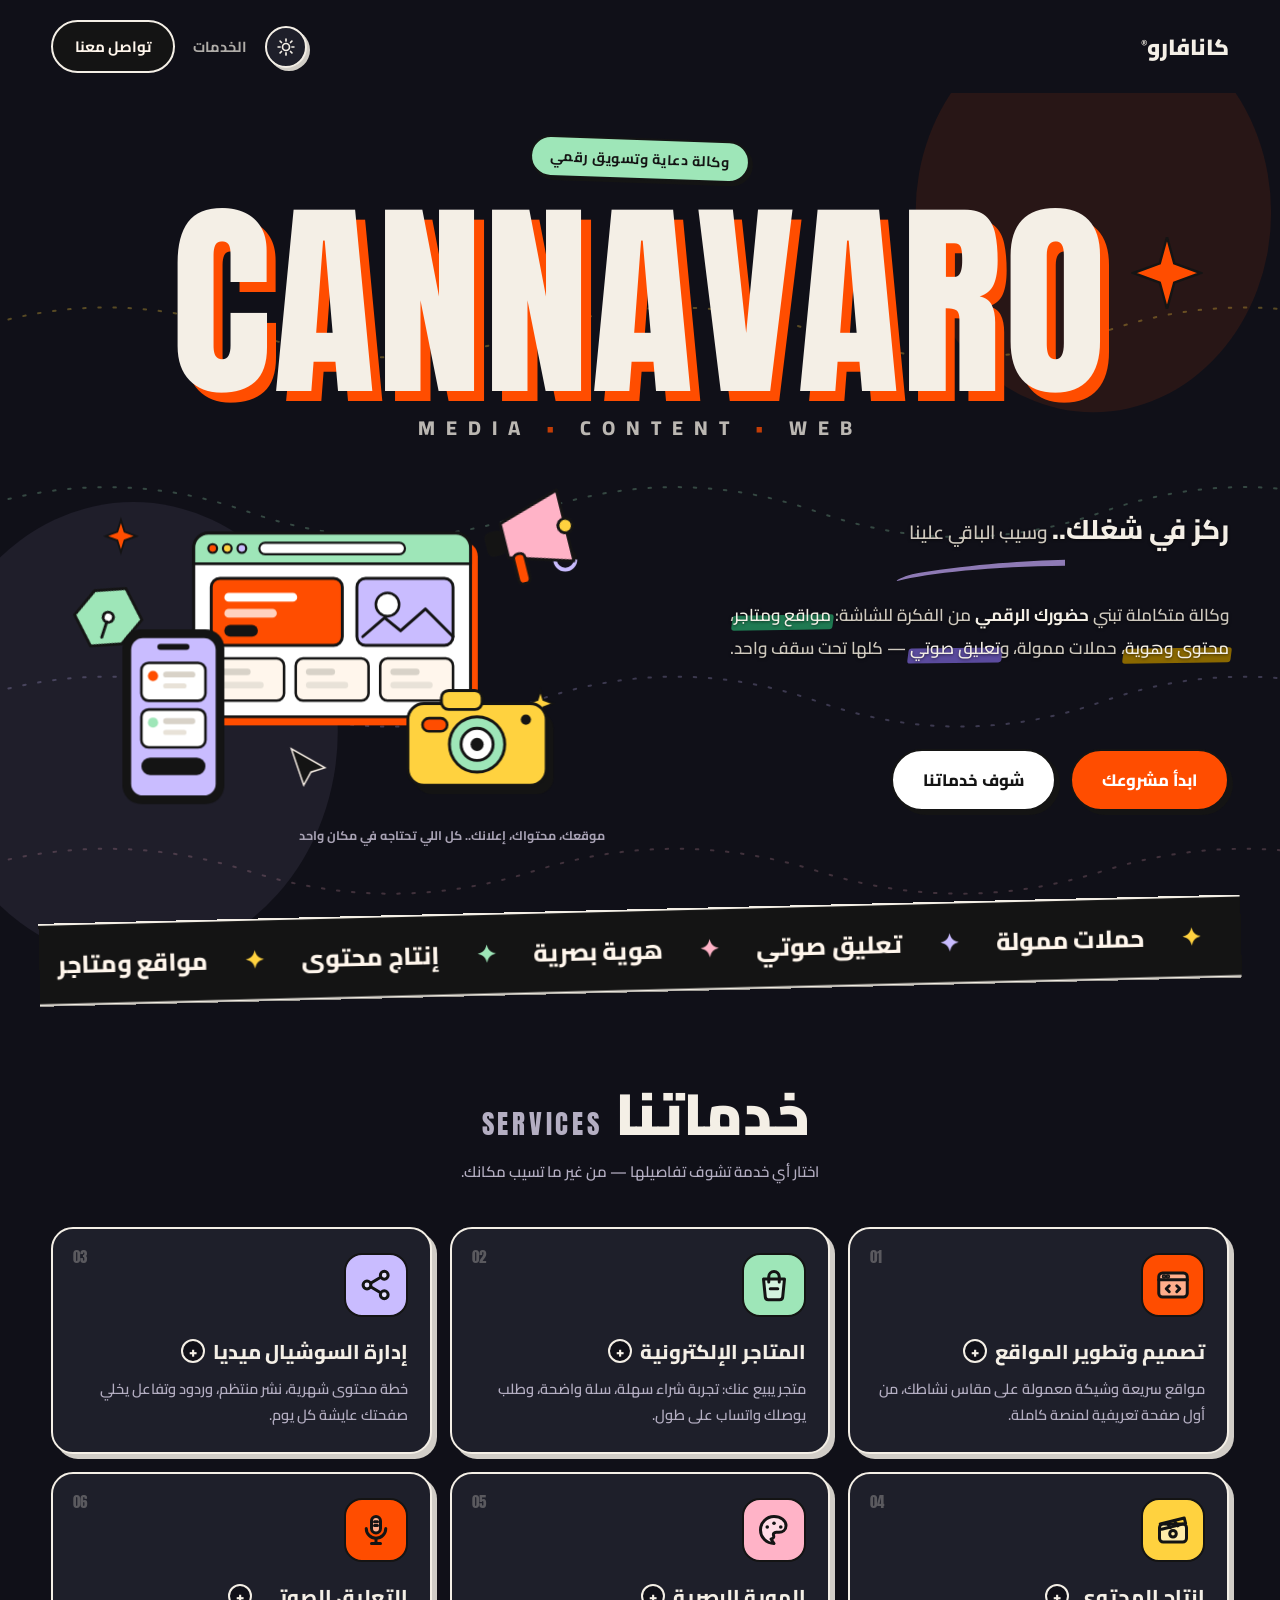
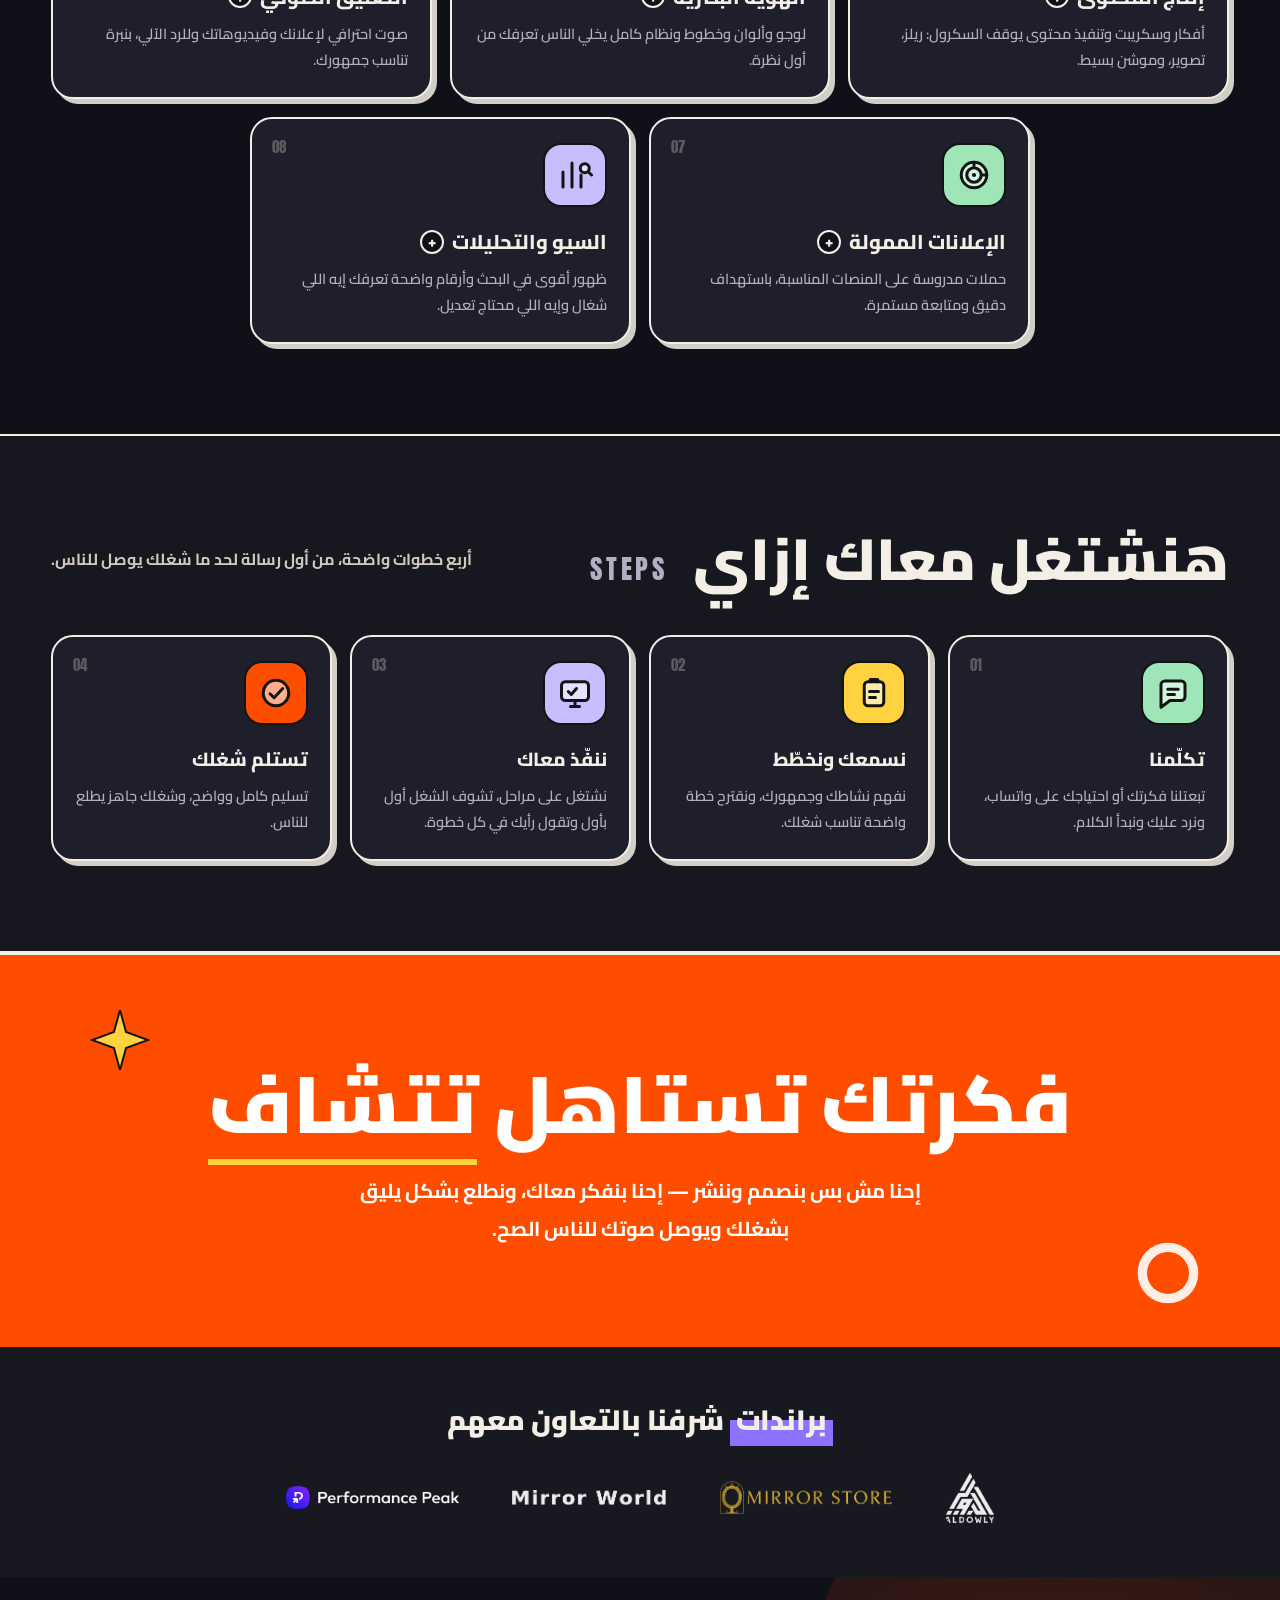
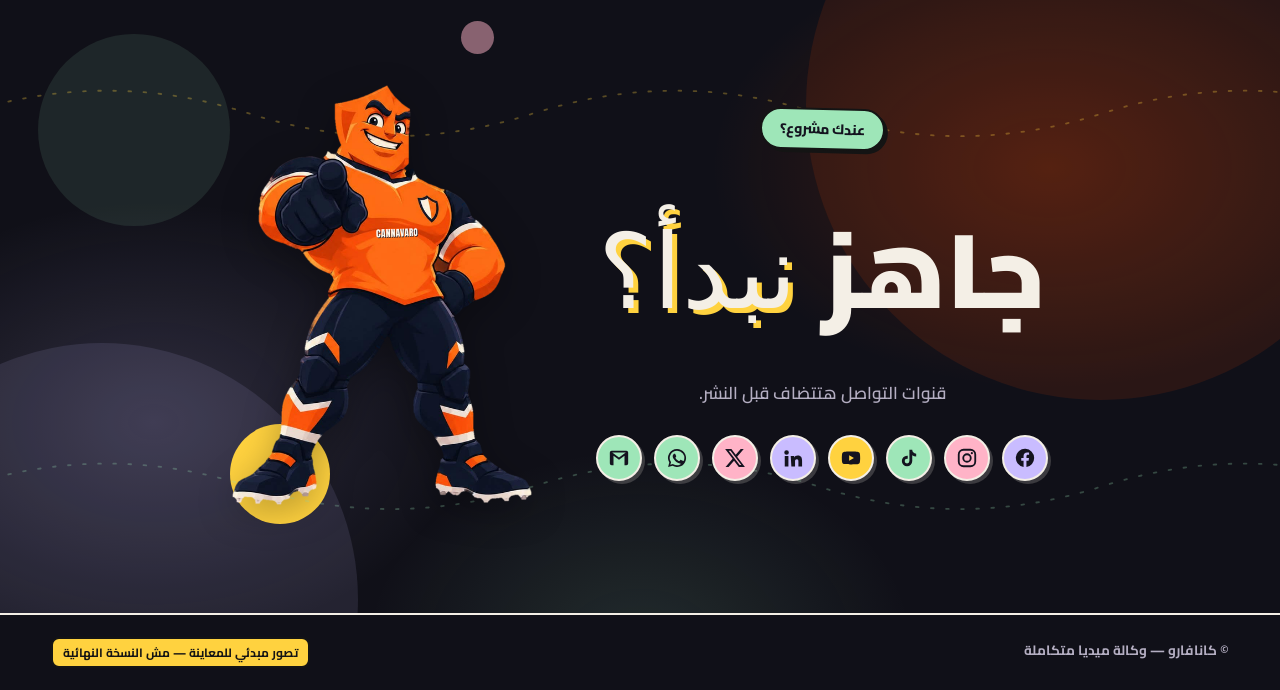
==== commit 43d5cf6a: "Alternative: shorter broader flourish under slogan tail only" ====
--- a/concept-a-brands-preview/index.html
+++ b/concept-a-brands-preview/index.html
@@ -103,7 +103,7 @@
 .slogan-line{margin:0 0 30px;display:inline-block;position:relative;line-height:1.7;color:var(--ink);text-align:start;white-space:nowrap}
 .slogan-line .s1{display:inline;font-size:clamp(19px,3vw,27px);font-weight:800}
 .slogan-line .s2{display:inline;font-size:clamp(15px,2.2vw,19px);font-weight:600;color:var(--soft)}
-.slogan-line .scribble{position:absolute;left:-26px;bottom:-36px;height:30px;width:calc(100% + 32px);z-index:-1;pointer-events:none}
+.slogan-line .scribble{position:absolute;left:-16px;bottom:-32px;height:28px;width:56%;z-index:-1;pointer-events:none}
 html[data-theme="dark"] .slogan-line{color:var(--text);text-shadow:0 1px 3px rgba(0,0,0,.55)}
 .slogan-line .grad{color:inherit}
 .slogan-line .grad .o{color:var(--orange)}
@@ -405,7 +405,7 @@
   <div class="brand-sub" dir="ltr">MEDIA <i>•</i> CONTENT <i>•</i> WEB</div>
   <div class="hero-grid">
   <div class="hero-text">
-  <div class="slogan-line"><span class="s1">ركز في شغلك..</span> <span class="s2">وسيب الباقي علينا</span><svg class="scribble" viewBox="0 0 340 40" preserveAspectRatio="none" aria-hidden="true"><path d="M332 2.5 C300 3 260 4 220 6.5 C150 11 60 24 6 36 L6.7 36.4 C65 26 155 14 222 10 C262 8 300 7.5 332 8 Z" fill="#8E7AB5"/></svg></div>
+  <div class="slogan-line"><span class="s1">ركز في شغلك..</span> <span class="s2">وسيب الباقي علينا</span><svg class="scribble" viewBox="0 0 200 32" preserveAspectRatio="none" aria-hidden="true"><path d="M192 3 C150 4 90 8 30 18 C18 20 8 24 4 27 L4.8 27.5 C40 18 110 11 192 10 Z" fill="#8E7AB5"/></svg></div>
   <p class="def">وكالة متكاملة تبني <b>حضورك الرقمي</b> من الفكرة للشاشة: <span class="mark m">مواقع ومتاجر</span>، <span class="mark y">محتوى وهوية</span>، حملات ممولة، و<span class="mark l">تعليق صوتي</span> — كلها تحت سقف واحد.</p>
   </div>
 
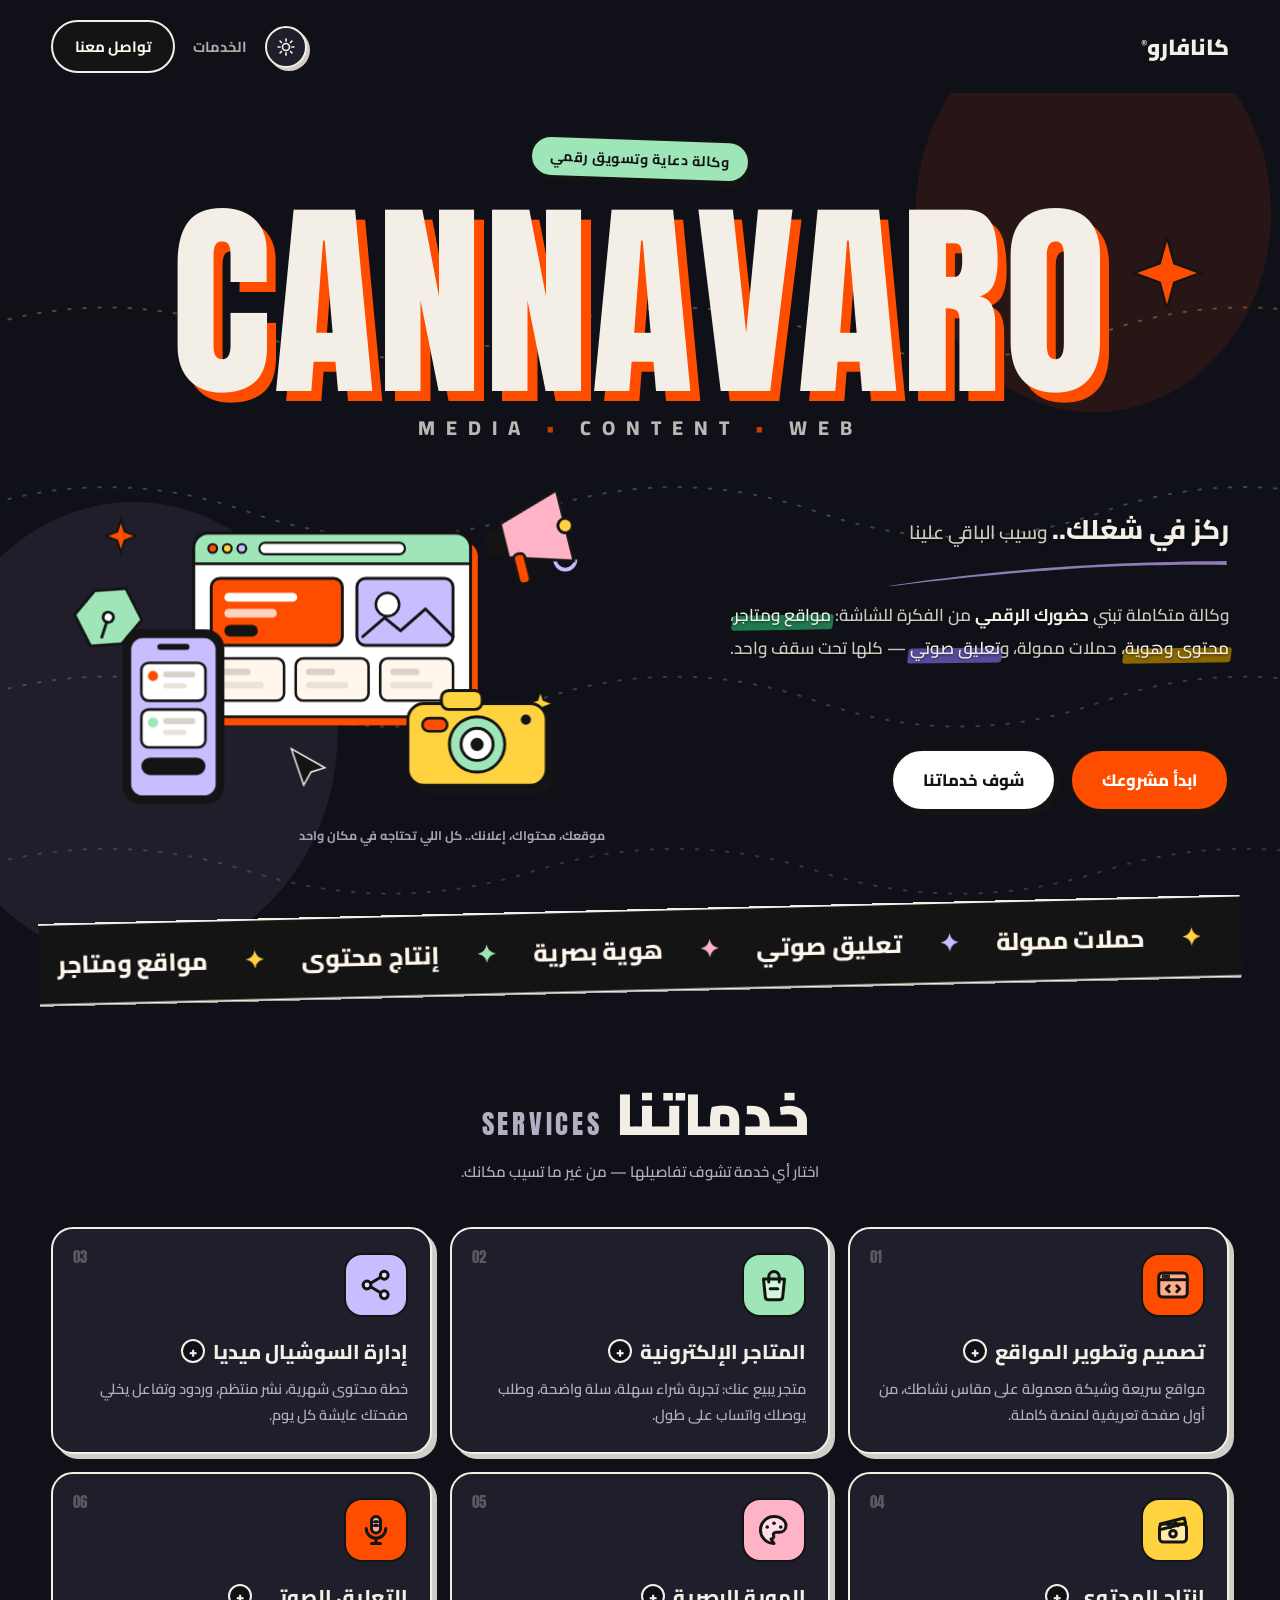
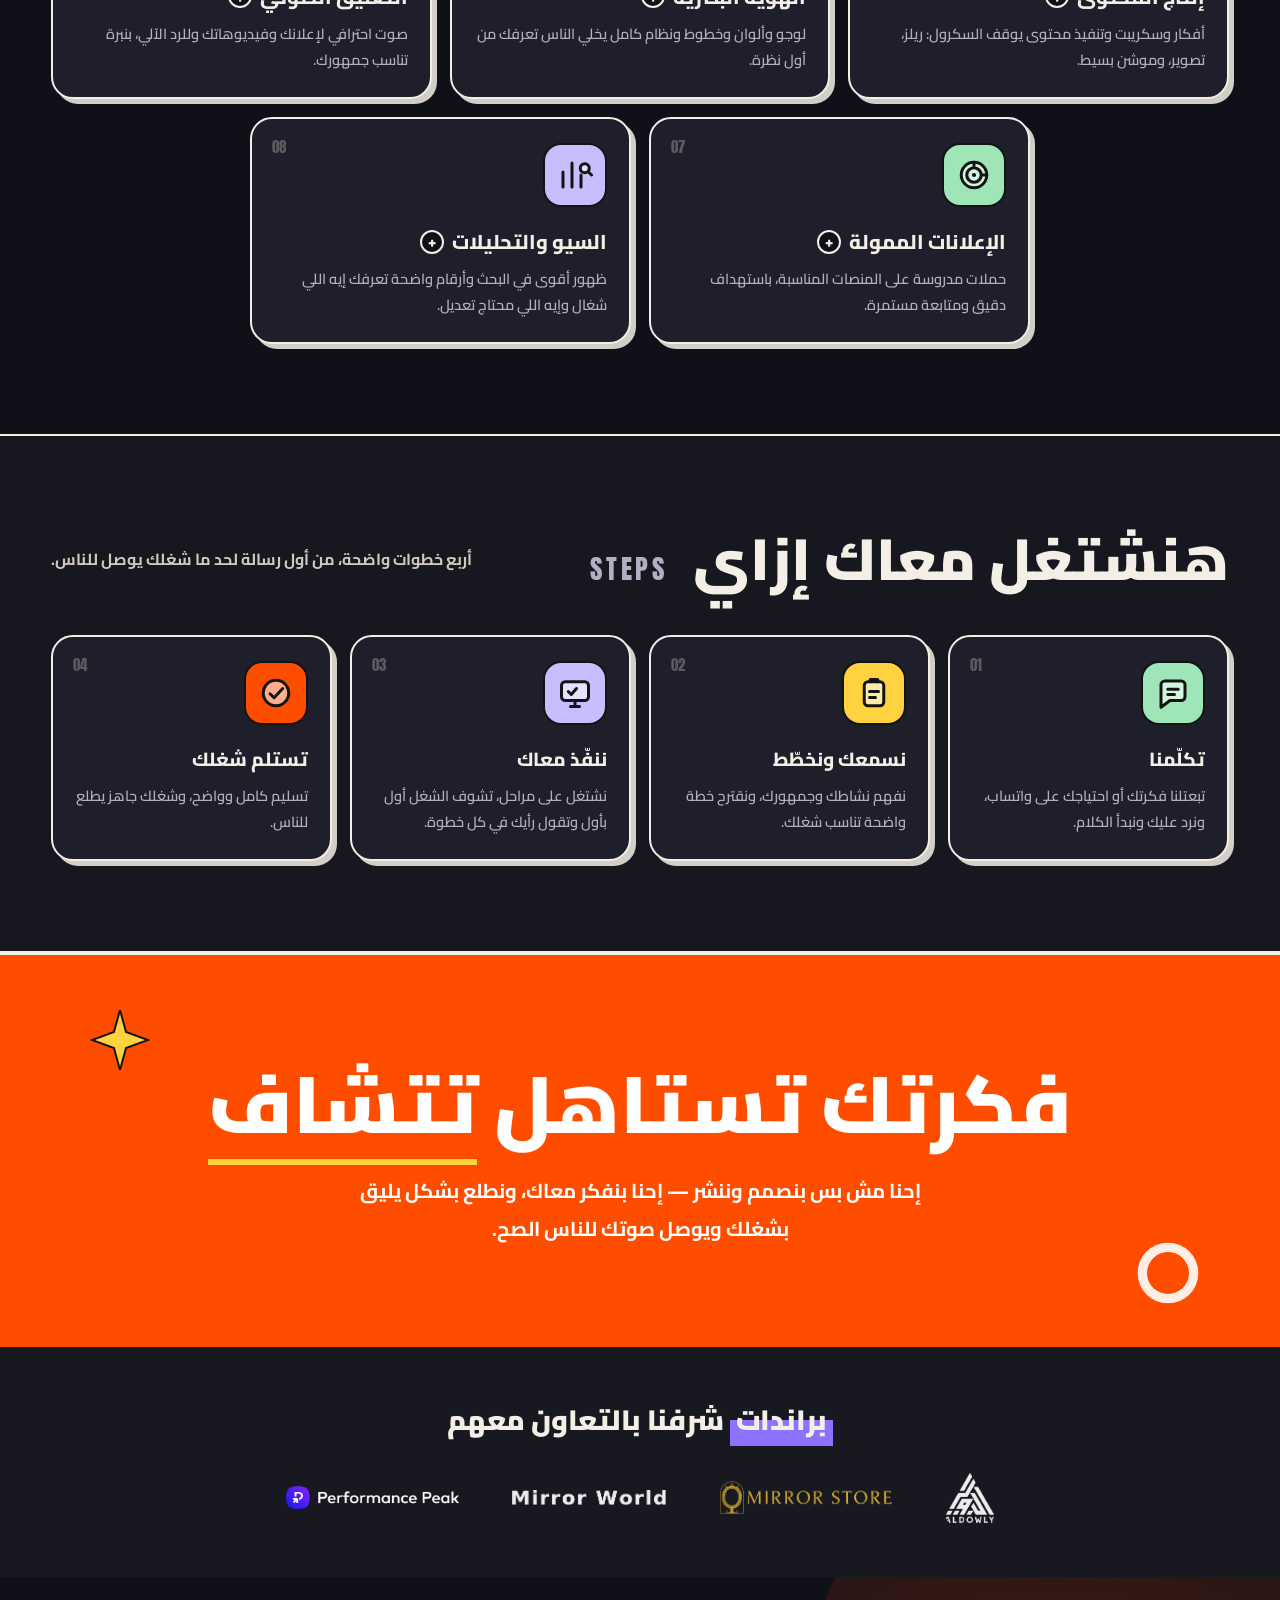
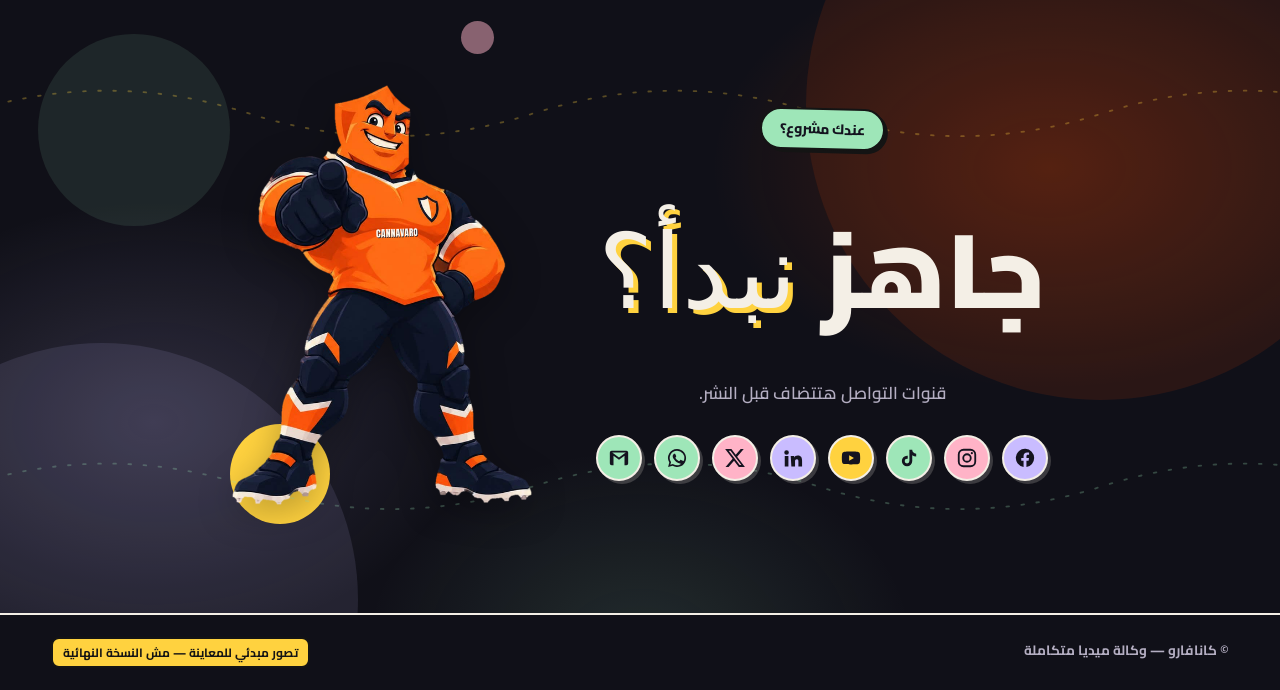
==== commit 554f5fd5: "Restore primary descending signature sweep" ====
--- a/concept-a-brands-preview/index.html
+++ b/concept-a-brands-preview/index.html
@@ -103,7 +103,7 @@
 .slogan-line{margin:0 0 30px;display:inline-block;position:relative;line-height:1.7;color:var(--ink);text-align:start;white-space:nowrap}
 .slogan-line .s1{display:inline;font-size:clamp(19px,3vw,27px);font-weight:800}
 .slogan-line .s2{display:inline;font-size:clamp(15px,2.2vw,19px);font-weight:600;color:var(--soft)}
-.slogan-line .scribble{position:absolute;left:-16px;bottom:-32px;height:28px;width:56%;z-index:-1;pointer-events:none}
+.slogan-line .scribble{position:absolute;left:-26px;bottom:-36px;height:30px;width:calc(100% + 32px);z-index:-1;pointer-events:none}
 html[data-theme="dark"] .slogan-line{color:var(--text);text-shadow:0 1px 3px rgba(0,0,0,.55)}
 .slogan-line .grad{color:inherit}
 .slogan-line .grad .o{color:var(--orange)}
@@ -405,7 +405,7 @@
   <div class="brand-sub" dir="ltr">MEDIA <i>•</i> CONTENT <i>•</i> WEB</div>
   <div class="hero-grid">
   <div class="hero-text">
-  <div class="slogan-line"><span class="s1">ركز في شغلك..</span> <span class="s2">وسيب الباقي علينا</span><svg class="scribble" viewBox="0 0 200 32" preserveAspectRatio="none" aria-hidden="true"><path d="M192 3 C150 4 90 8 30 18 C18 20 8 24 4 27 L4.8 27.5 C40 18 110 11 192 10 Z" fill="#8E7AB5"/></svg></div>
+  <div class="slogan-line"><span class="s1">ركز في شغلك..</span> <span class="s2">وسيب الباقي علينا</span><svg class="scribble" viewBox="0 0 340 40" preserveAspectRatio="none" aria-hidden="true"><path d="M332 2.5 C300 3 260 4 220 6.5 C150 11 60 24 6 36 L6.7 36.4 C65 26 155 14 222 10 C262 8 300 7.5 332 8 Z" fill="#8E7AB5"/></svg></div>
   <p class="def">وكالة متكاملة تبني <b>حضورك الرقمي</b> من الفكرة للشاشة: <span class="mark m">مواقع ومتاجر</span>، <span class="mark y">محتوى وهوية</span>، حملات ممولة، و<span class="mark l">تعليق صوتي</span> — كلها تحت سقف واحد.</p>
   </div>
 
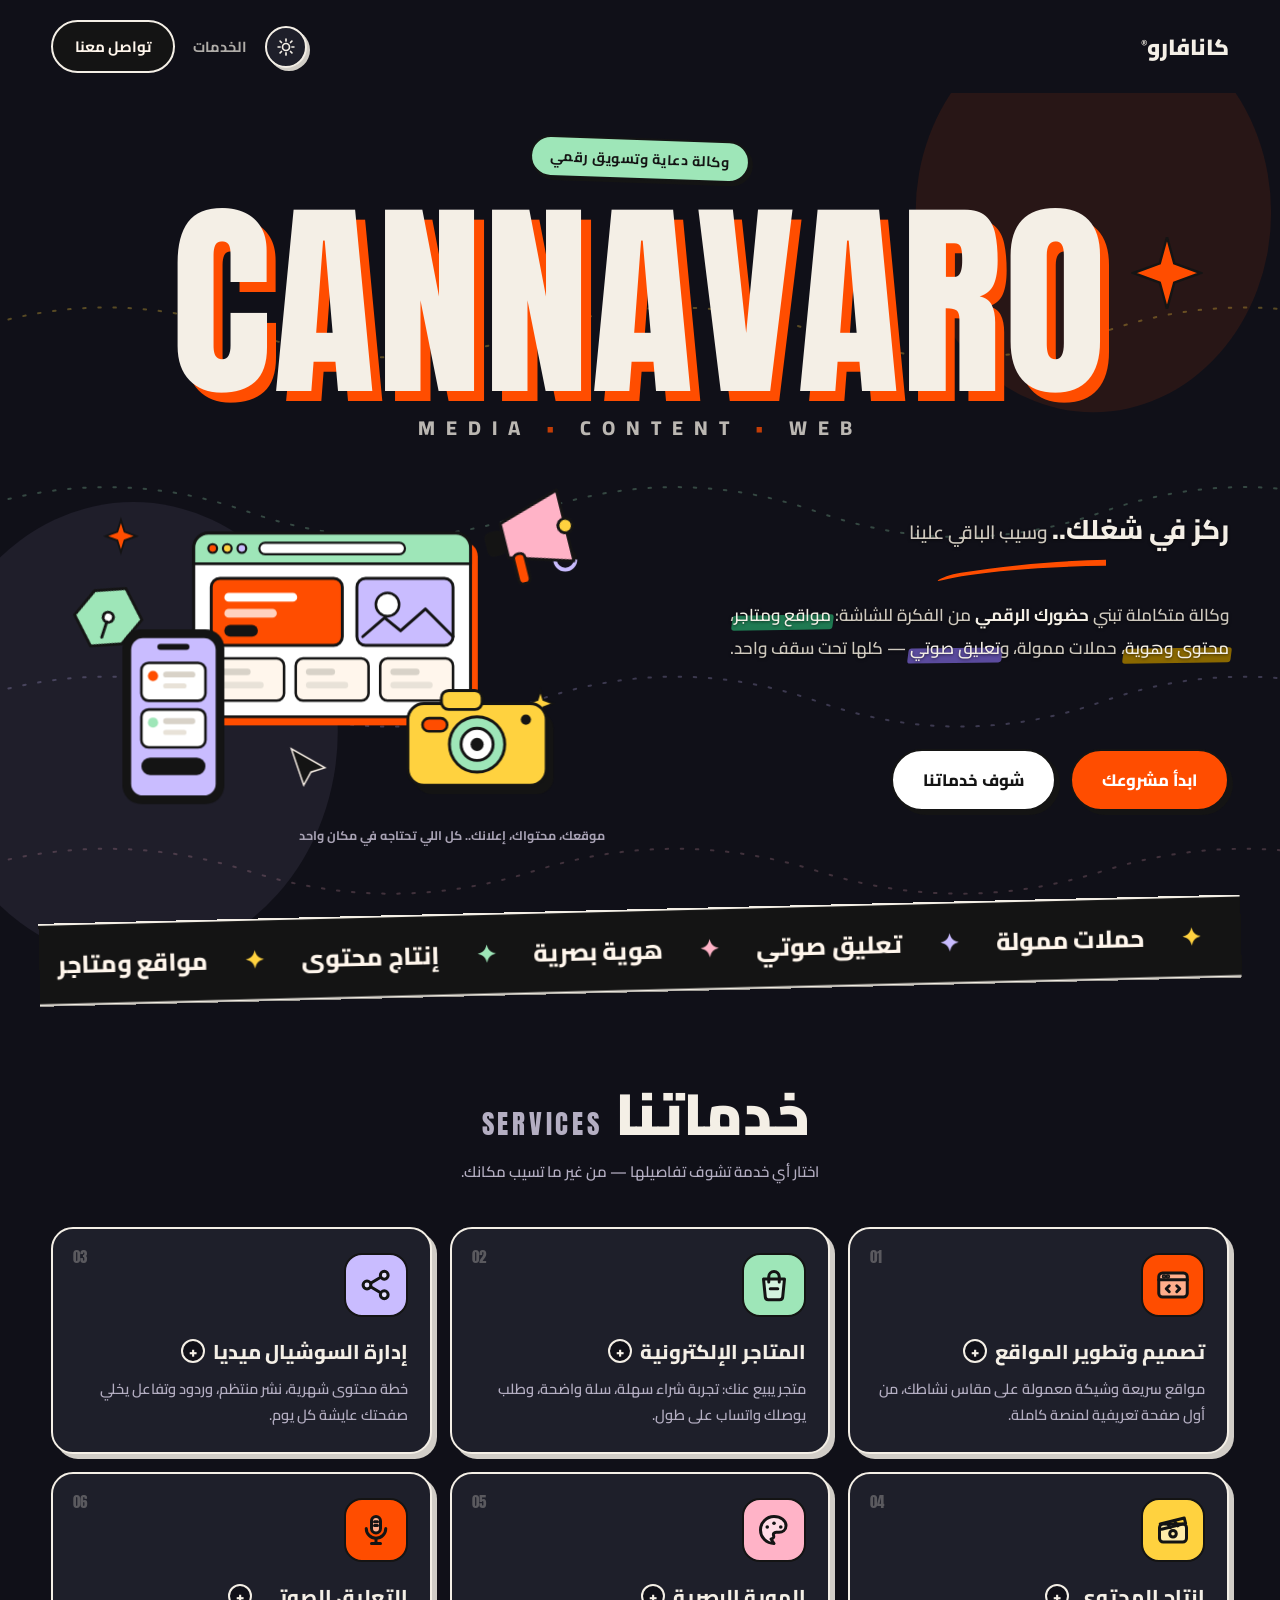
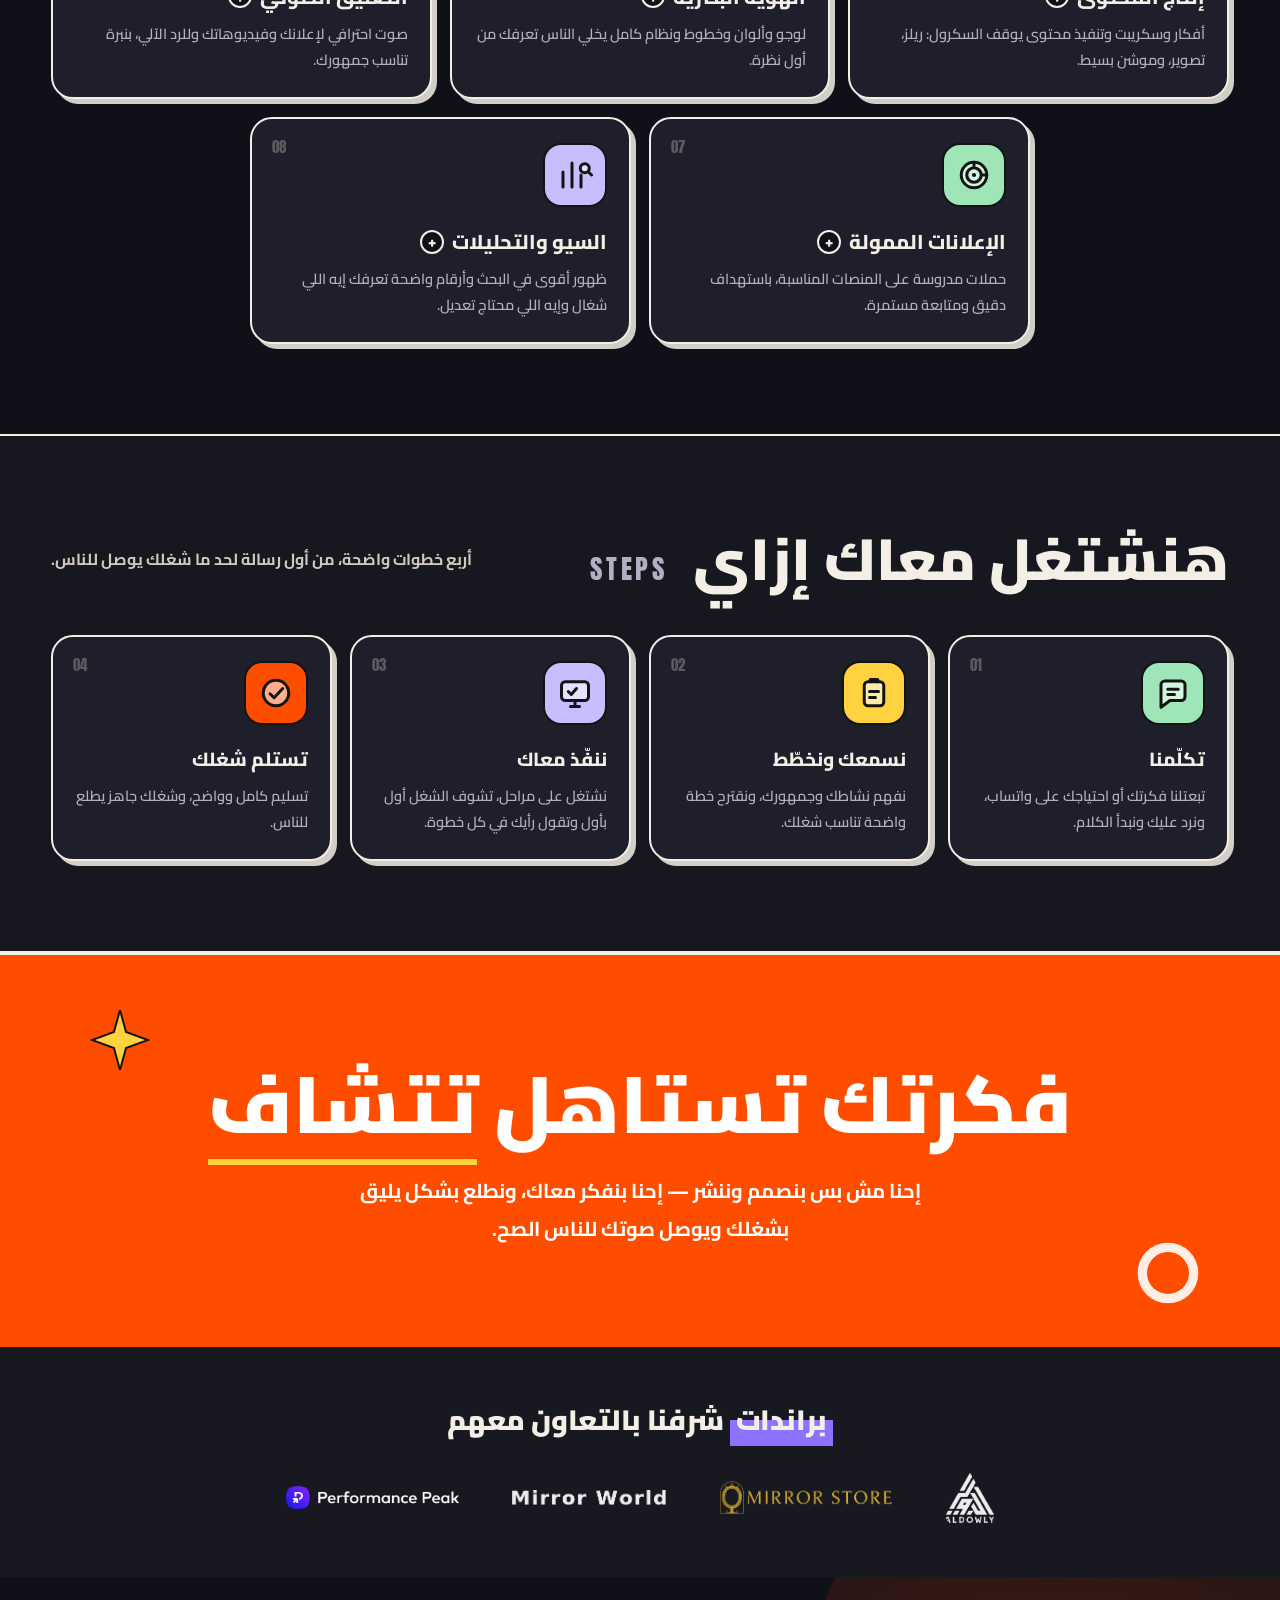
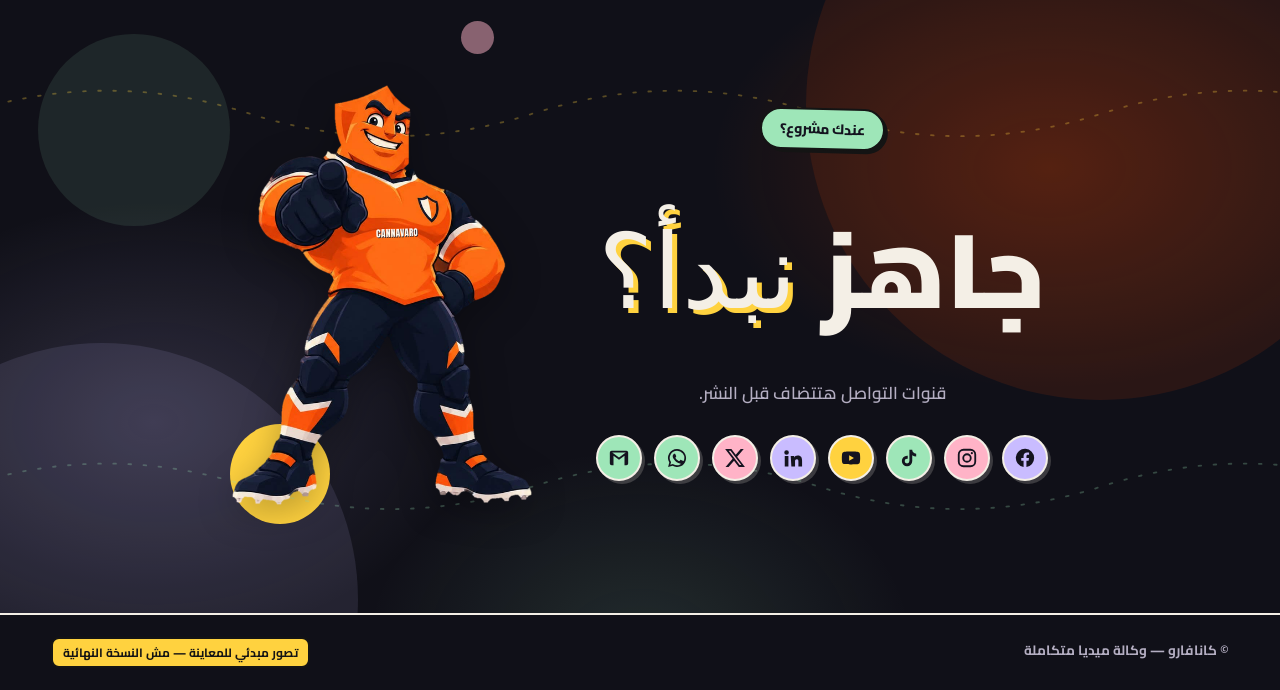
==== commit beaba45c: "Orange short flourish shifted toward first phrase" ====
--- a/concept-a-brands-preview/index.html
+++ b/concept-a-brands-preview/index.html
@@ -103,7 +103,7 @@
 .slogan-line{margin:0 0 30px;display:inline-block;position:relative;line-height:1.7;color:var(--ink);text-align:start;white-space:nowrap}
 .slogan-line .s1{display:inline;font-size:clamp(19px,3vw,27px);font-weight:800}
 .slogan-line .s2{display:inline;font-size:clamp(15px,2.2vw,19px);font-weight:600;color:var(--soft)}
-.slogan-line .scribble{position:absolute;left:-26px;bottom:-36px;height:30px;width:calc(100% + 32px);z-index:-1;pointer-events:none}
+.slogan-line .scribble{position:absolute;left:8%;bottom:-32px;height:28px;width:56%;z-index:-1;pointer-events:none}
 html[data-theme="dark"] .slogan-line{color:var(--text);text-shadow:0 1px 3px rgba(0,0,0,.55)}
 .slogan-line .grad{color:inherit}
 .slogan-line .grad .o{color:var(--orange)}
@@ -405,7 +405,7 @@
   <div class="brand-sub" dir="ltr">MEDIA <i>•</i> CONTENT <i>•</i> WEB</div>
   <div class="hero-grid">
   <div class="hero-text">
-  <div class="slogan-line"><span class="s1">ركز في شغلك..</span> <span class="s2">وسيب الباقي علينا</span><svg class="scribble" viewBox="0 0 340 40" preserveAspectRatio="none" aria-hidden="true"><path d="M332 2.5 C300 3 260 4 220 6.5 C150 11 60 24 6 36 L6.7 36.4 C65 26 155 14 222 10 C262 8 300 7.5 332 8 Z" fill="#8E7AB5"/></svg></div>
+  <div class="slogan-line"><span class="s1">ركز في شغلك..</span> <span class="s2">وسيب الباقي علينا</span><svg class="scribble" viewBox="0 0 200 32" preserveAspectRatio="none" aria-hidden="true"><path d="M192 3 C150 4 90 8 30 18 C18 20 8 24 4 27 L4.8 27.5 C40 18 110 11 192 10 Z" fill="#FF4D00"/></svg></div>
   <p class="def">وكالة متكاملة تبني <b>حضورك الرقمي</b> من الفكرة للشاشة: <span class="mark m">مواقع ومتاجر</span>، <span class="mark y">محتوى وهوية</span>، حملات ممولة، و<span class="mark l">تعليق صوتي</span> — كلها تحت سقف واحد.</p>
   </div>
 
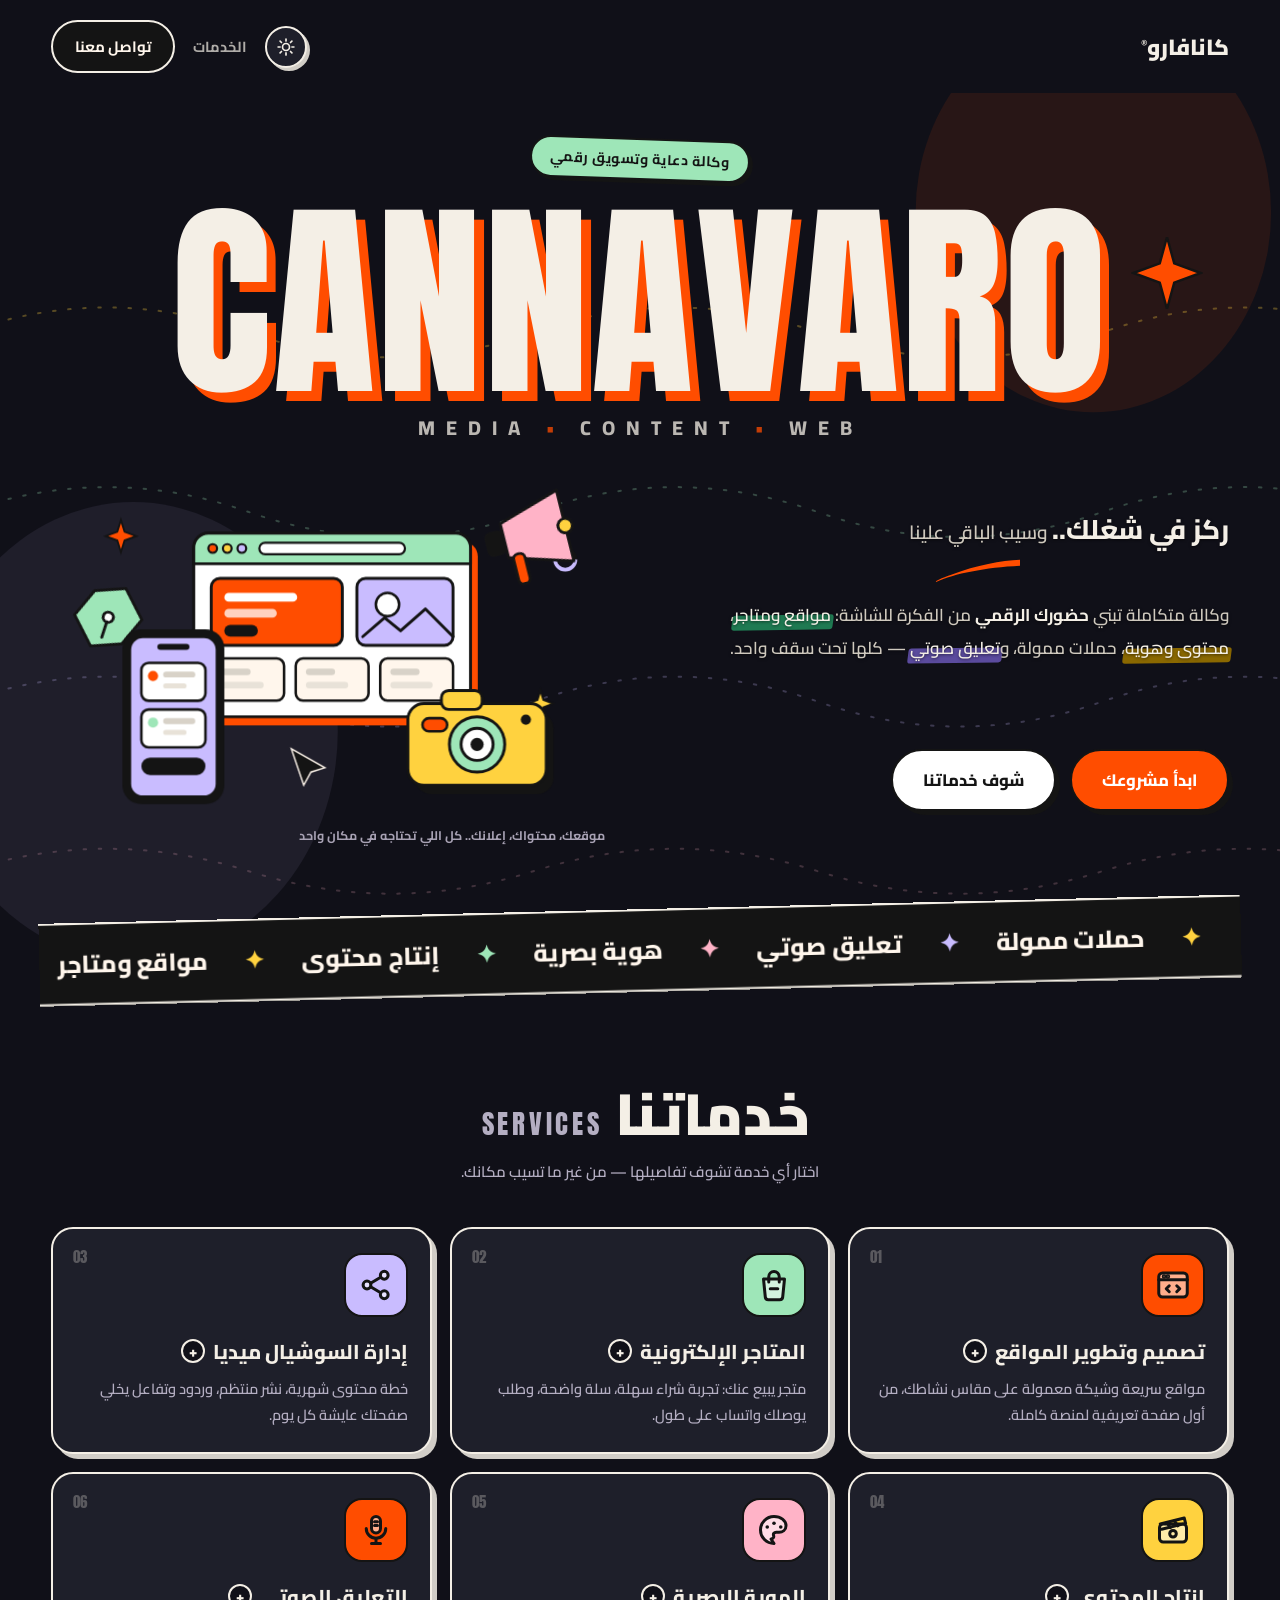
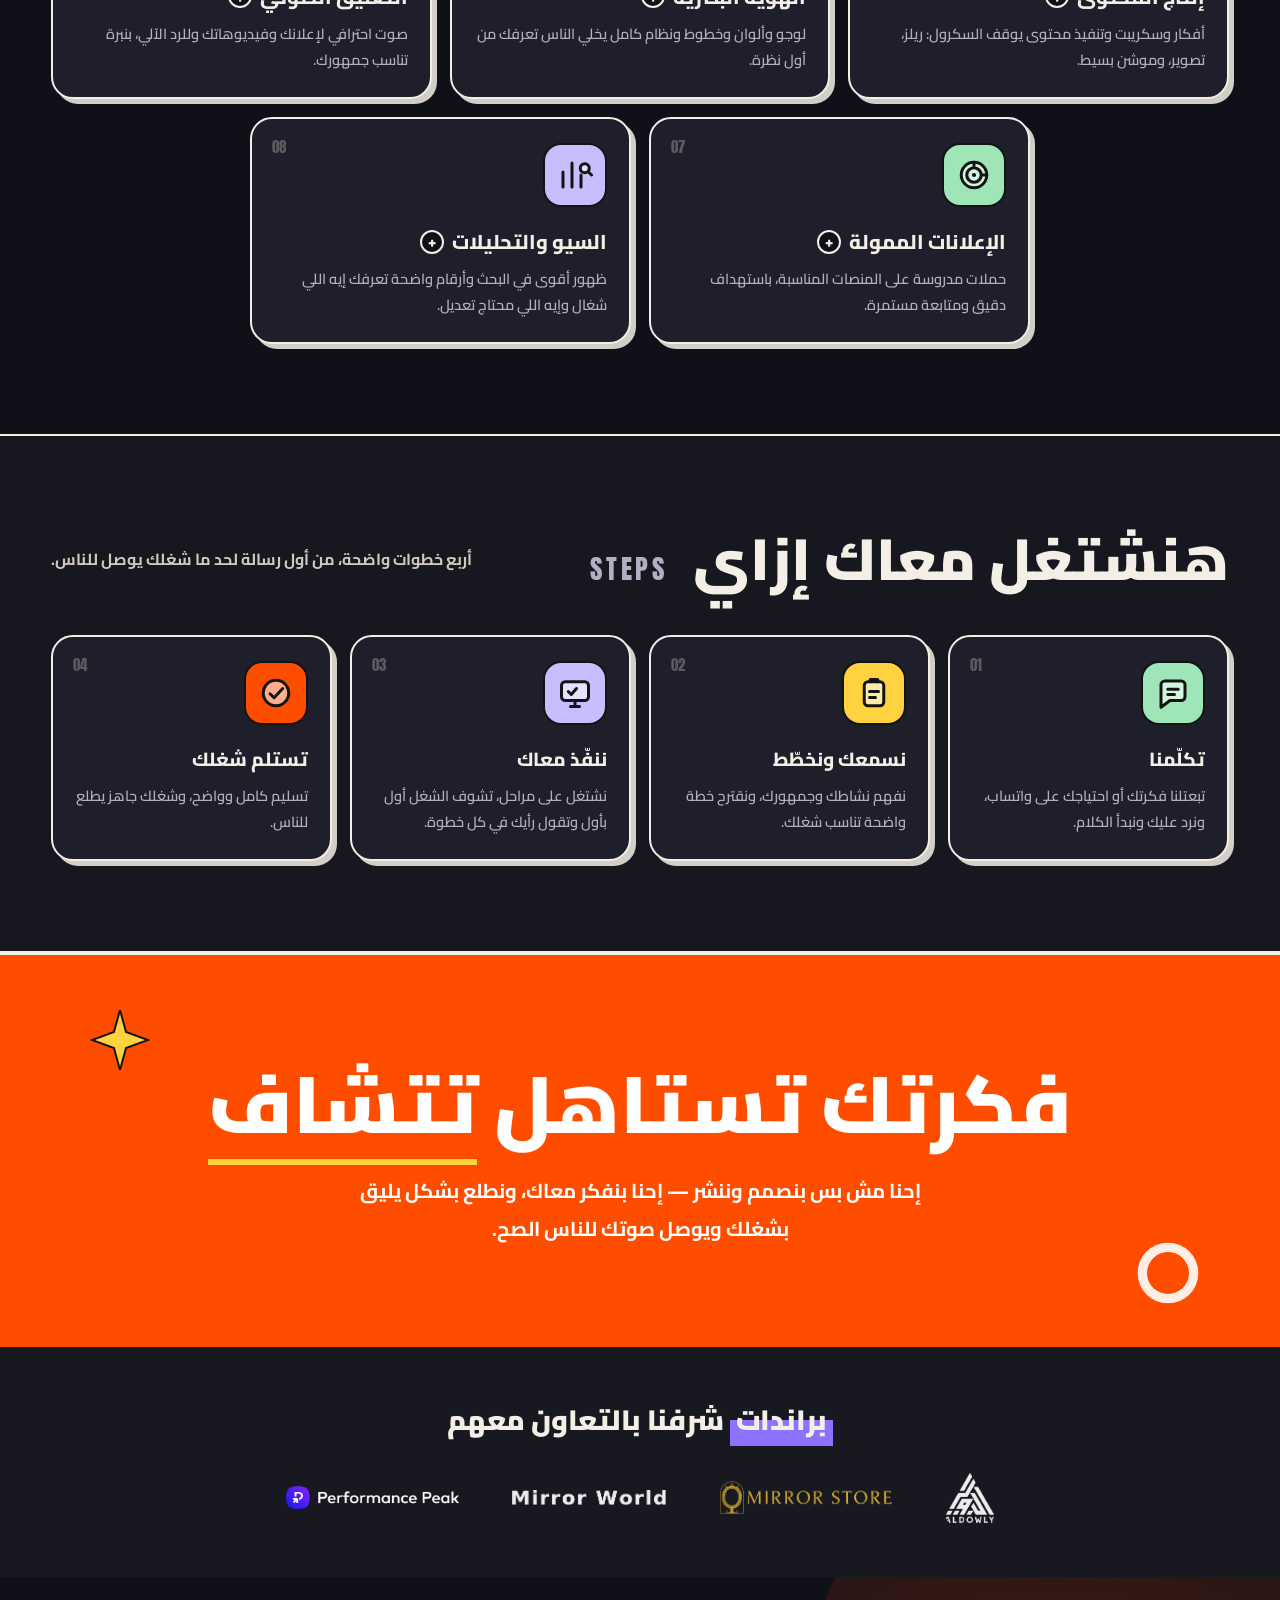
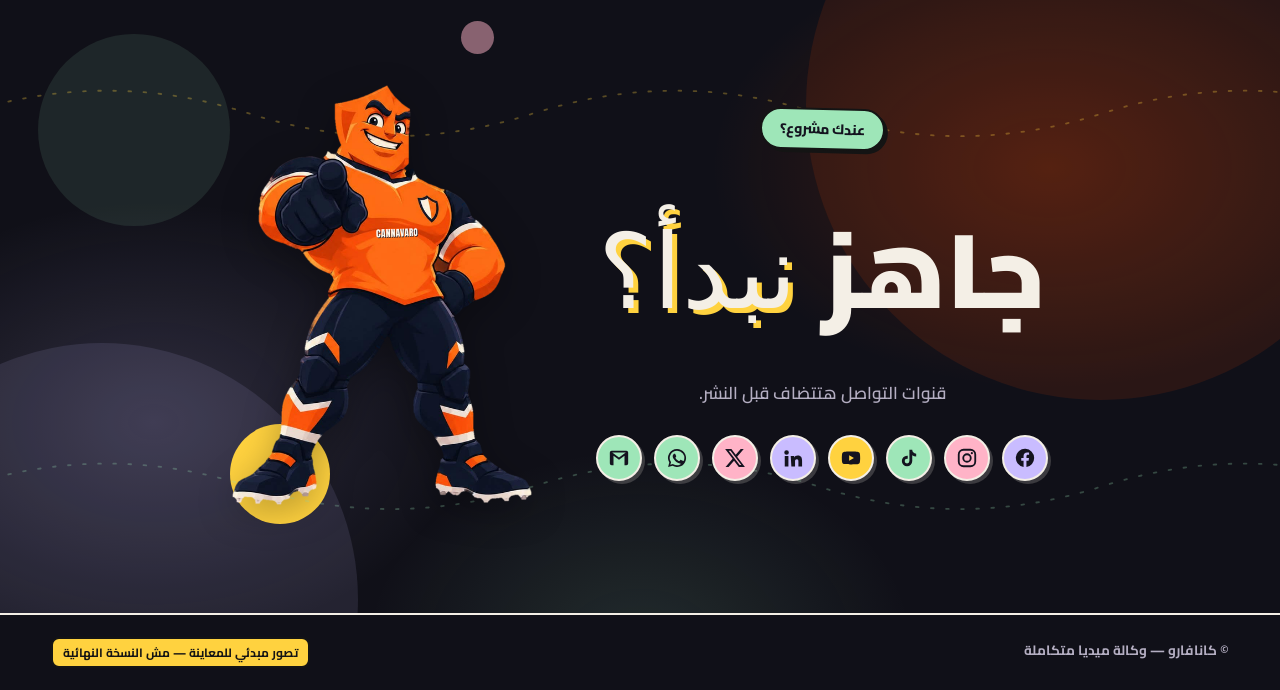
==== commit 7b5d098a: "Halve orange stroke, add curve, RTL wipe animation text then stroke" ====
--- a/concept-a-brands-preview/index.html
+++ b/concept-a-brands-preview/index.html
@@ -103,7 +103,10 @@
 .slogan-line{margin:0 0 30px;display:inline-block;position:relative;line-height:1.7;color:var(--ink);text-align:start;white-space:nowrap}
 .slogan-line .s1{display:inline;font-size:clamp(19px,3vw,27px);font-weight:800}
 .slogan-line .s2{display:inline;font-size:clamp(15px,2.2vw,19px);font-weight:600;color:var(--soft)}
-.slogan-line .scribble{position:absolute;left:8%;bottom:-32px;height:28px;width:56%;z-index:-1;pointer-events:none}
+.slogan-line .st{display:inline-block;animation:slwipe .9s ease-out both}
+.slogan-line .scribble{position:absolute;left:8%;bottom:-32px;height:28px;width:28%;z-index:-1;pointer-events:none;animation:slwipe .25s ease-out .9s both}
+@keyframes slwipe{from{clip-path:inset(0 0 0 100%)}to{clip-path:inset(0 0 0 0)}}
+@media (prefers-reduced-motion:reduce){.slogan-line .st,.slogan-line .scribble{animation:none}}
 html[data-theme="dark"] .slogan-line{color:var(--text);text-shadow:0 1px 3px rgba(0,0,0,.55)}
 .slogan-line .grad{color:inherit}
 .slogan-line .grad .o{color:var(--orange)}
@@ -405,7 +408,7 @@
   <div class="brand-sub" dir="ltr">MEDIA <i>•</i> CONTENT <i>•</i> WEB</div>
   <div class="hero-grid">
   <div class="hero-text">
-  <div class="slogan-line"><span class="s1">ركز في شغلك..</span> <span class="s2">وسيب الباقي علينا</span><svg class="scribble" viewBox="0 0 200 32" preserveAspectRatio="none" aria-hidden="true"><path d="M192 3 C150 4 90 8 30 18 C18 20 8 24 4 27 L4.8 27.5 C40 18 110 11 192 10 Z" fill="#FF4D00"/></svg></div>
+  <div class="slogan-line"><span class="st"><span class="s1">ركز في شغلك..</span> <span class="s2">وسيب الباقي علينا</span></span><svg class="scribble" viewBox="0 0 200 32" preserveAspectRatio="none" aria-hidden="true"><path d="M192 3 C150 4 95 9 40 20 C22 23 9 26 4 28 L4.8 28.5 C45 19 115 12 192 10 Z" fill="#FF4D00"/></svg></div>
   <p class="def">وكالة متكاملة تبني <b>حضورك الرقمي</b> من الفكرة للشاشة: <span class="mark m">مواقع ومتاجر</span>، <span class="mark y">محتوى وهوية</span>، حملات ممولة، و<span class="mark l">تعليق صوتي</span> — كلها تحت سقف واحد.</p>
   </div>
 
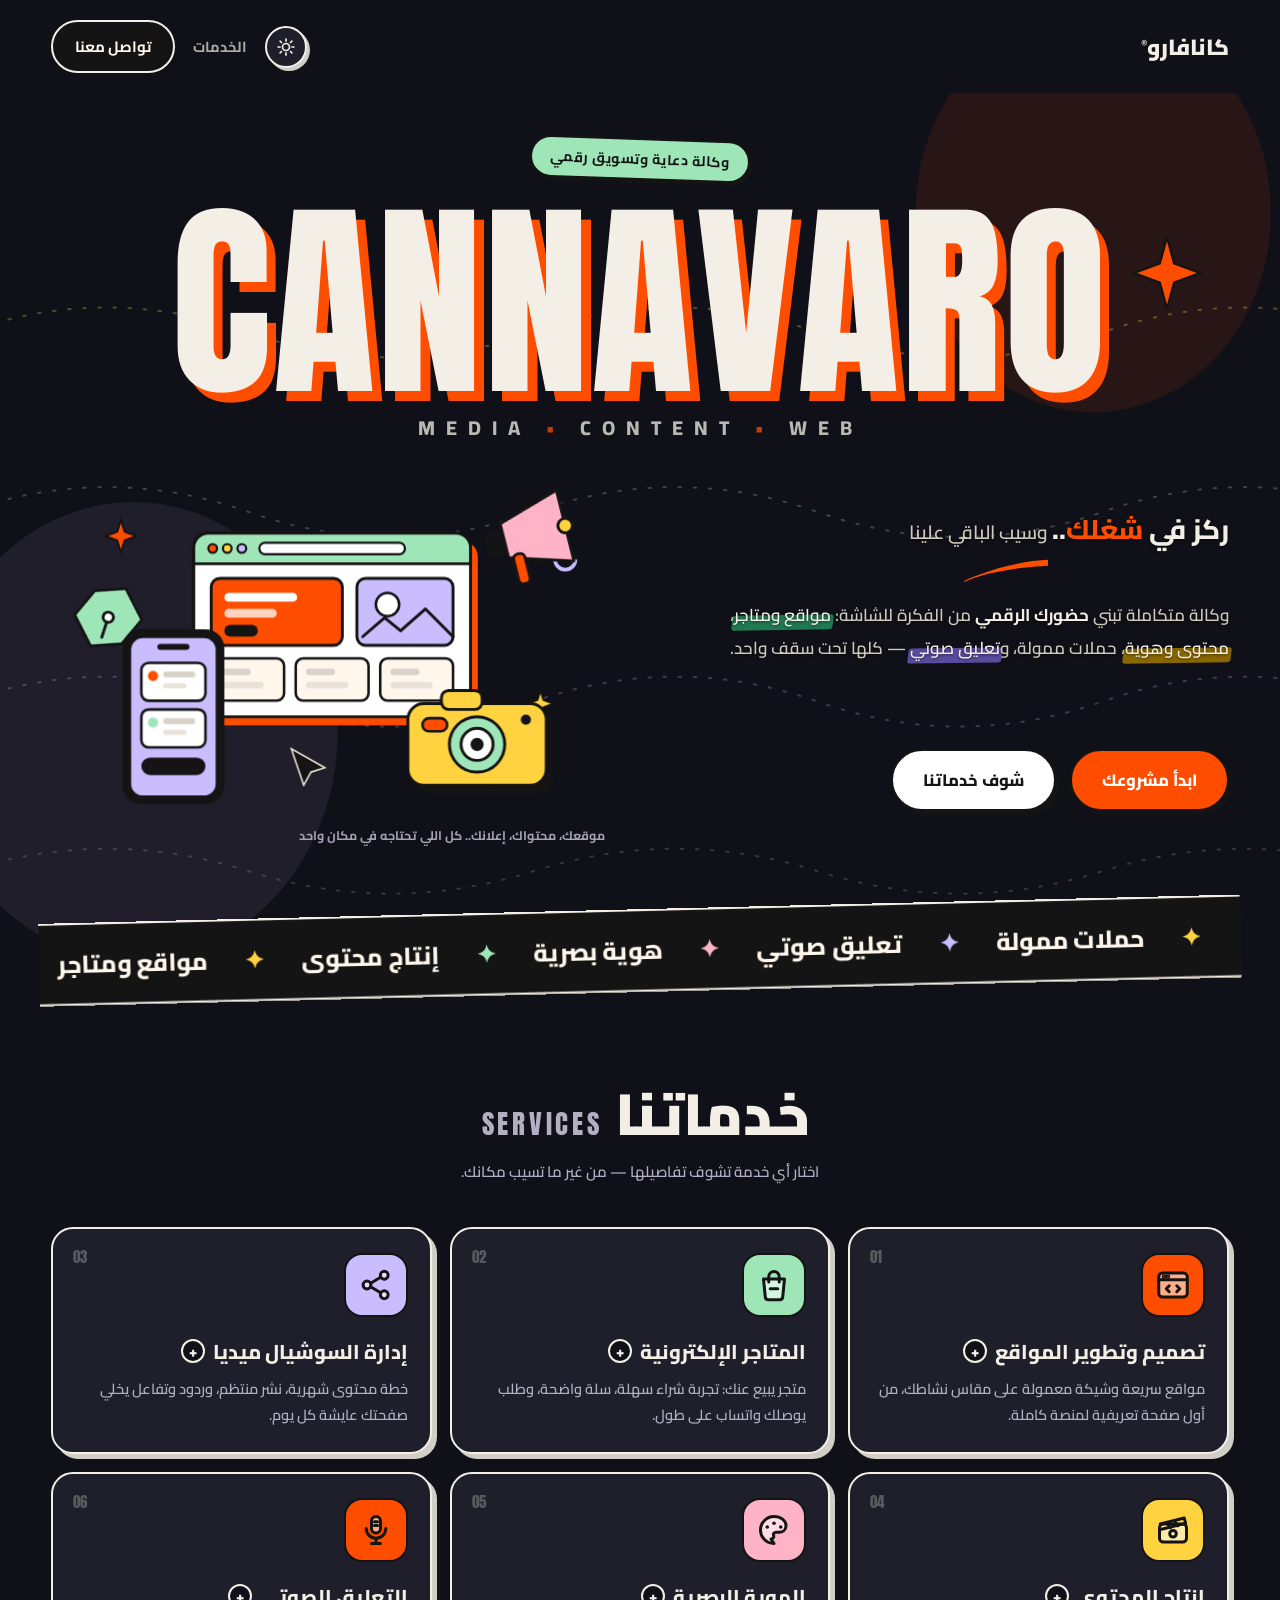
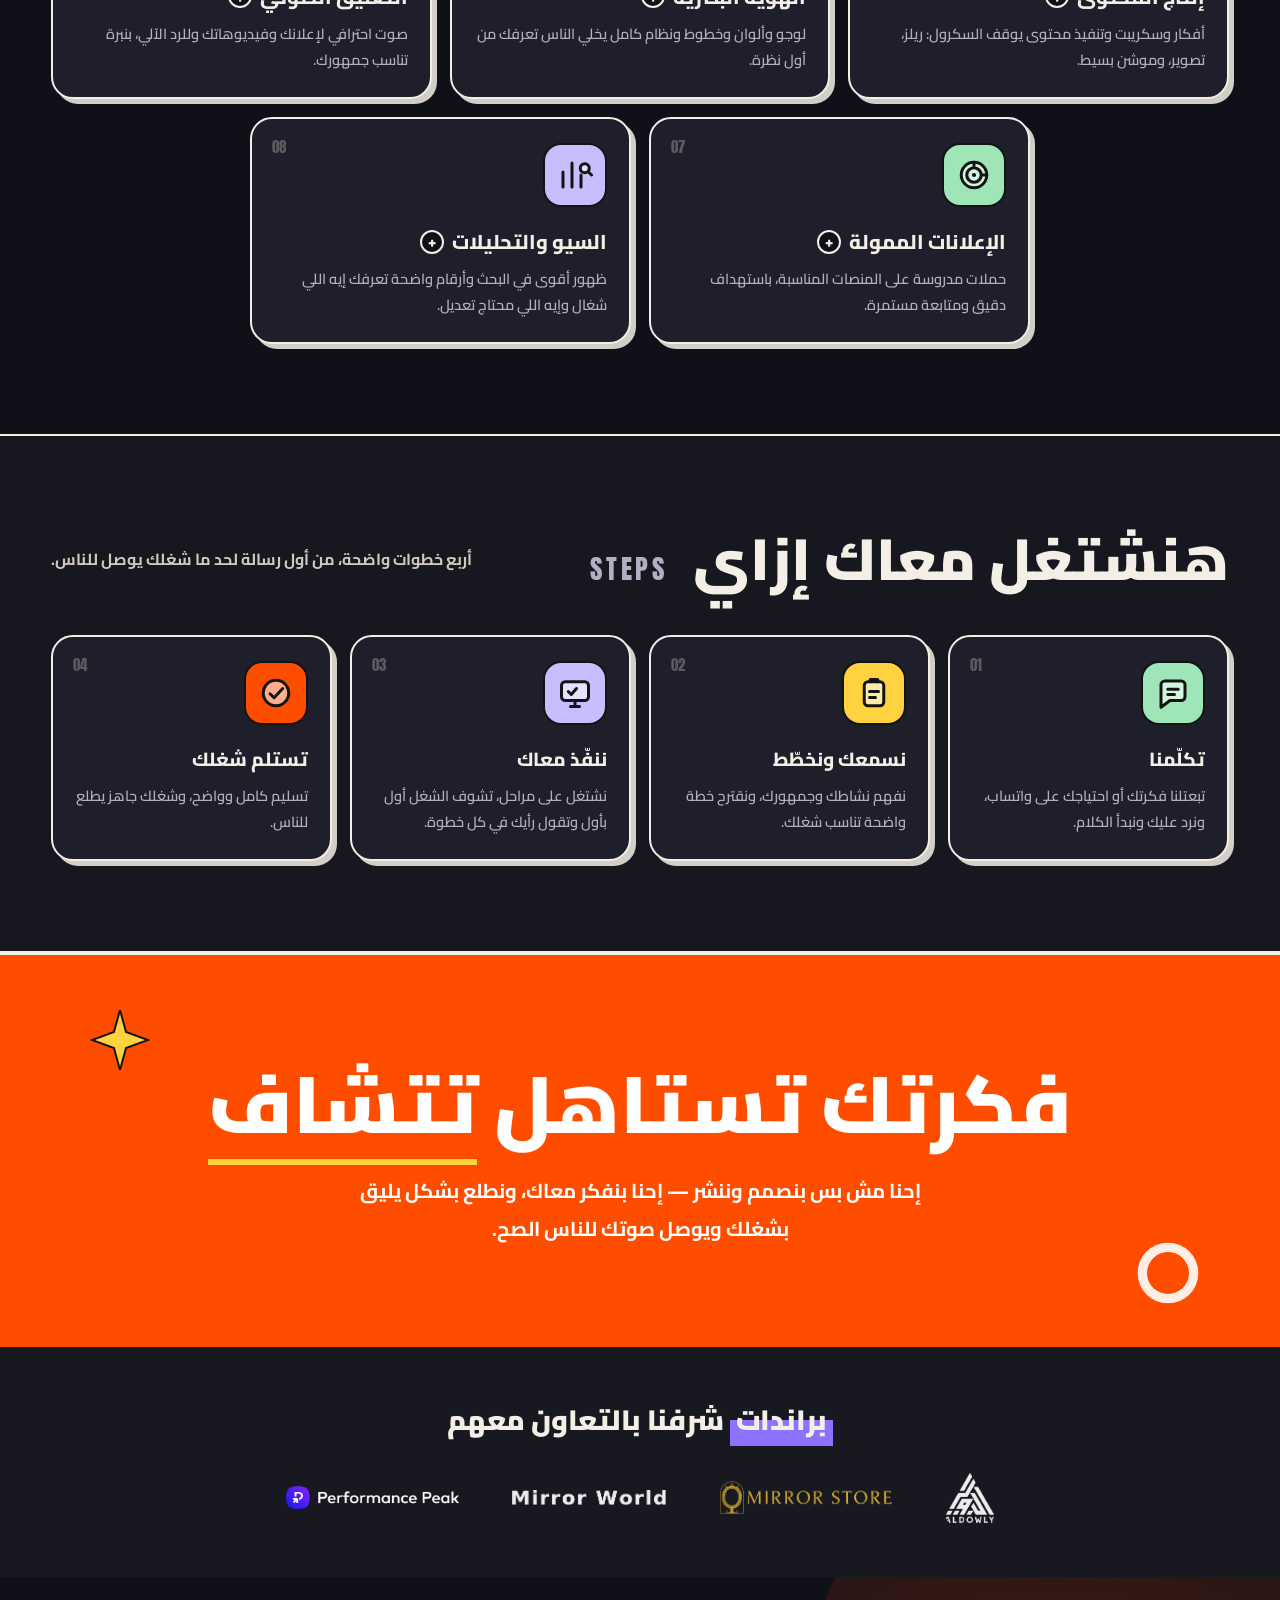
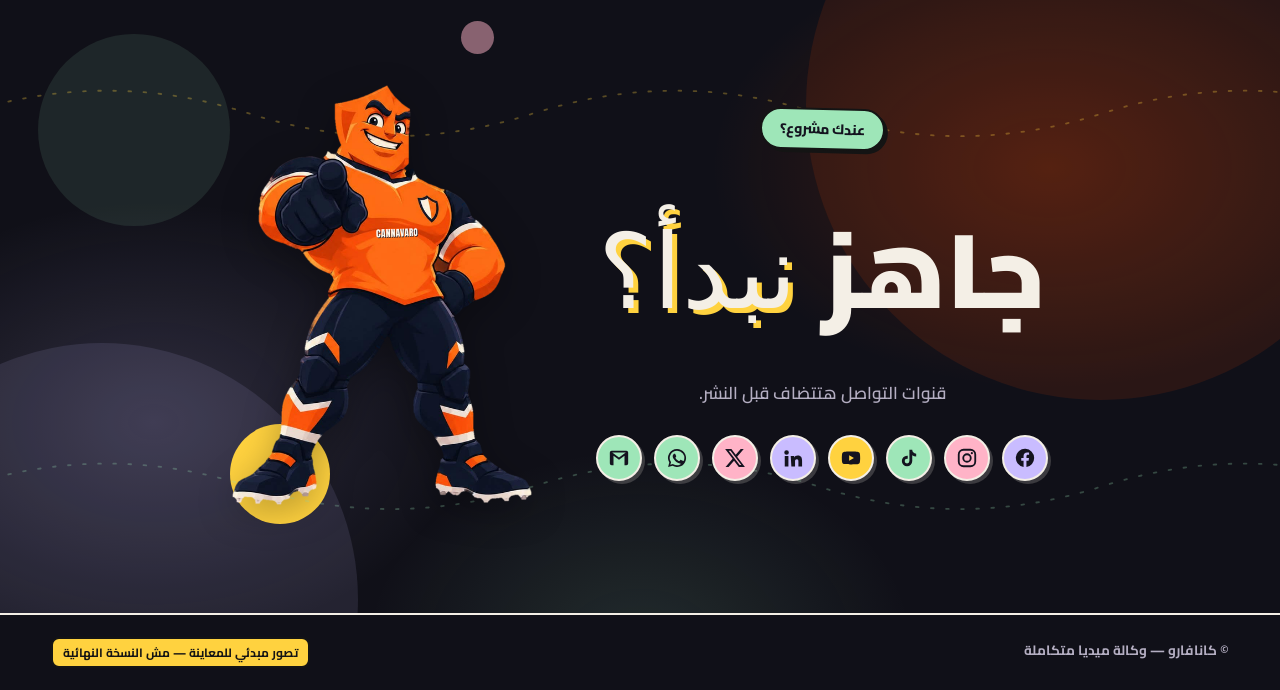
==== commit 8f65451d: "Center stroke at dots, orange highlight word, slower delayed slogan animation" ====
--- a/concept-a-brands-preview/index.html
+++ b/concept-a-brands-preview/index.html
@@ -103,10 +103,14 @@
 .slogan-line{margin:0 0 30px;display:inline-block;position:relative;line-height:1.7;color:var(--ink);text-align:start;white-space:nowrap}
 .slogan-line .s1{display:inline;font-size:clamp(19px,3vw,27px);font-weight:800}
 .slogan-line .s2{display:inline;font-size:clamp(15px,2.2vw,19px);font-weight:600;color:var(--soft)}
-.slogan-line .st{display:inline-block;animation:slwipe .9s ease-out both}
-.slogan-line .scribble{position:absolute;left:8%;bottom:-32px;height:28px;width:28%;z-index:-1;pointer-events:none;animation:slwipe .25s ease-out .9s both}
+.slogan-line .st{display:inline-block}
+.slogan-line .hl{color:var(--orange)}
+html.js .slogan-line .st,html.js .slogan-line .scribble{clip-path:inset(0 0 0 100%)}
+html.js.fonts-ready .slogan-line .st{animation:slwipe 1.6s ease-out 3s both}
+.slogan-line .scribble{position:absolute;left:16.5%;bottom:-32px;height:28px;width:28%;z-index:-1;pointer-events:none}
+html.js.fonts-ready .slogan-line .scribble{animation:slwipe .44s ease-out 4.6s both}
 @keyframes slwipe{from{clip-path:inset(0 0 0 100%)}to{clip-path:inset(0 0 0 0)}}
-@media (prefers-reduced-motion:reduce){.slogan-line .st,.slogan-line .scribble{animation:none}}
+@media (prefers-reduced-motion:reduce){.slogan-line .st,.slogan-line .scribble{animation:none!important;clip-path:none!important}}
 html[data-theme="dark"] .slogan-line{color:var(--text);text-shadow:0 1px 3px rgba(0,0,0,.55)}
 .slogan-line .grad{color:inherit}
 .slogan-line .grad .o{color:var(--orange)}
@@ -408,7 +412,7 @@
   <div class="brand-sub" dir="ltr">MEDIA <i>•</i> CONTENT <i>•</i> WEB</div>
   <div class="hero-grid">
   <div class="hero-text">
-  <div class="slogan-line"><span class="st"><span class="s1">ركز في شغلك..</span> <span class="s2">وسيب الباقي علينا</span></span><svg class="scribble" viewBox="0 0 200 32" preserveAspectRatio="none" aria-hidden="true"><path d="M192 3 C150 4 95 9 40 20 C22 23 9 26 4 28 L4.8 28.5 C45 19 115 12 192 10 Z" fill="#FF4D00"/></svg></div>
+  <div class="slogan-line"><span class="st"><span class="s1">ركز في <span class="hl">شغلك</span>..</span> <span class="s2">وسيب الباقي علينا</span></span><svg class="scribble" viewBox="0 0 200 32" preserveAspectRatio="none" aria-hidden="true"><path d="M192 3 C150 4 95 9 40 20 C22 23 9 26 4 28 L4.8 28.5 C45 19 115 12 192 10 Z" fill="#FF4D00"/></svg></div>
   <p class="def">وكالة متكاملة تبني <b>حضورك الرقمي</b> من الفكرة للشاشة: <span class="mark m">مواقع ومتاجر</span>، <span class="mark y">محتوى وهوية</span>، حملات ممولة، و<span class="mark l">تعليق صوتي</span> — كلها تحت سقف واحد.</p>
   </div>
 
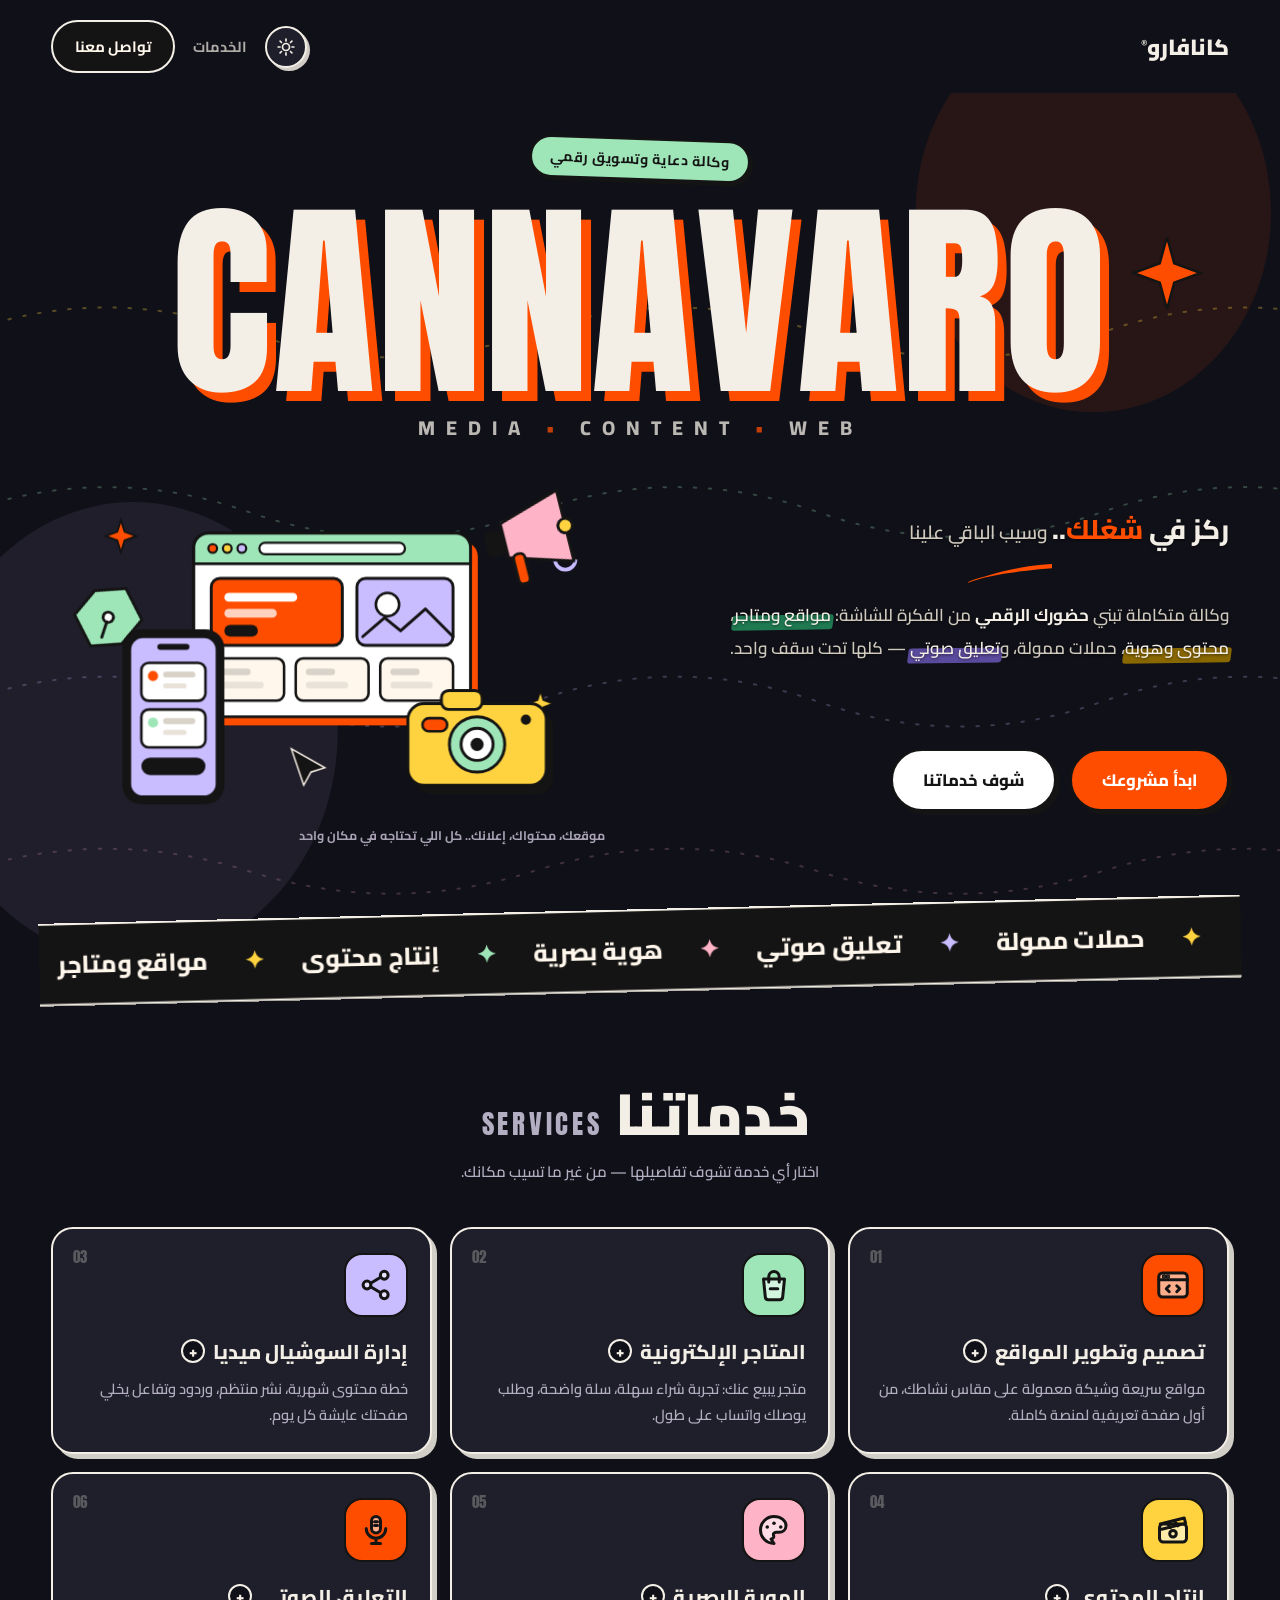
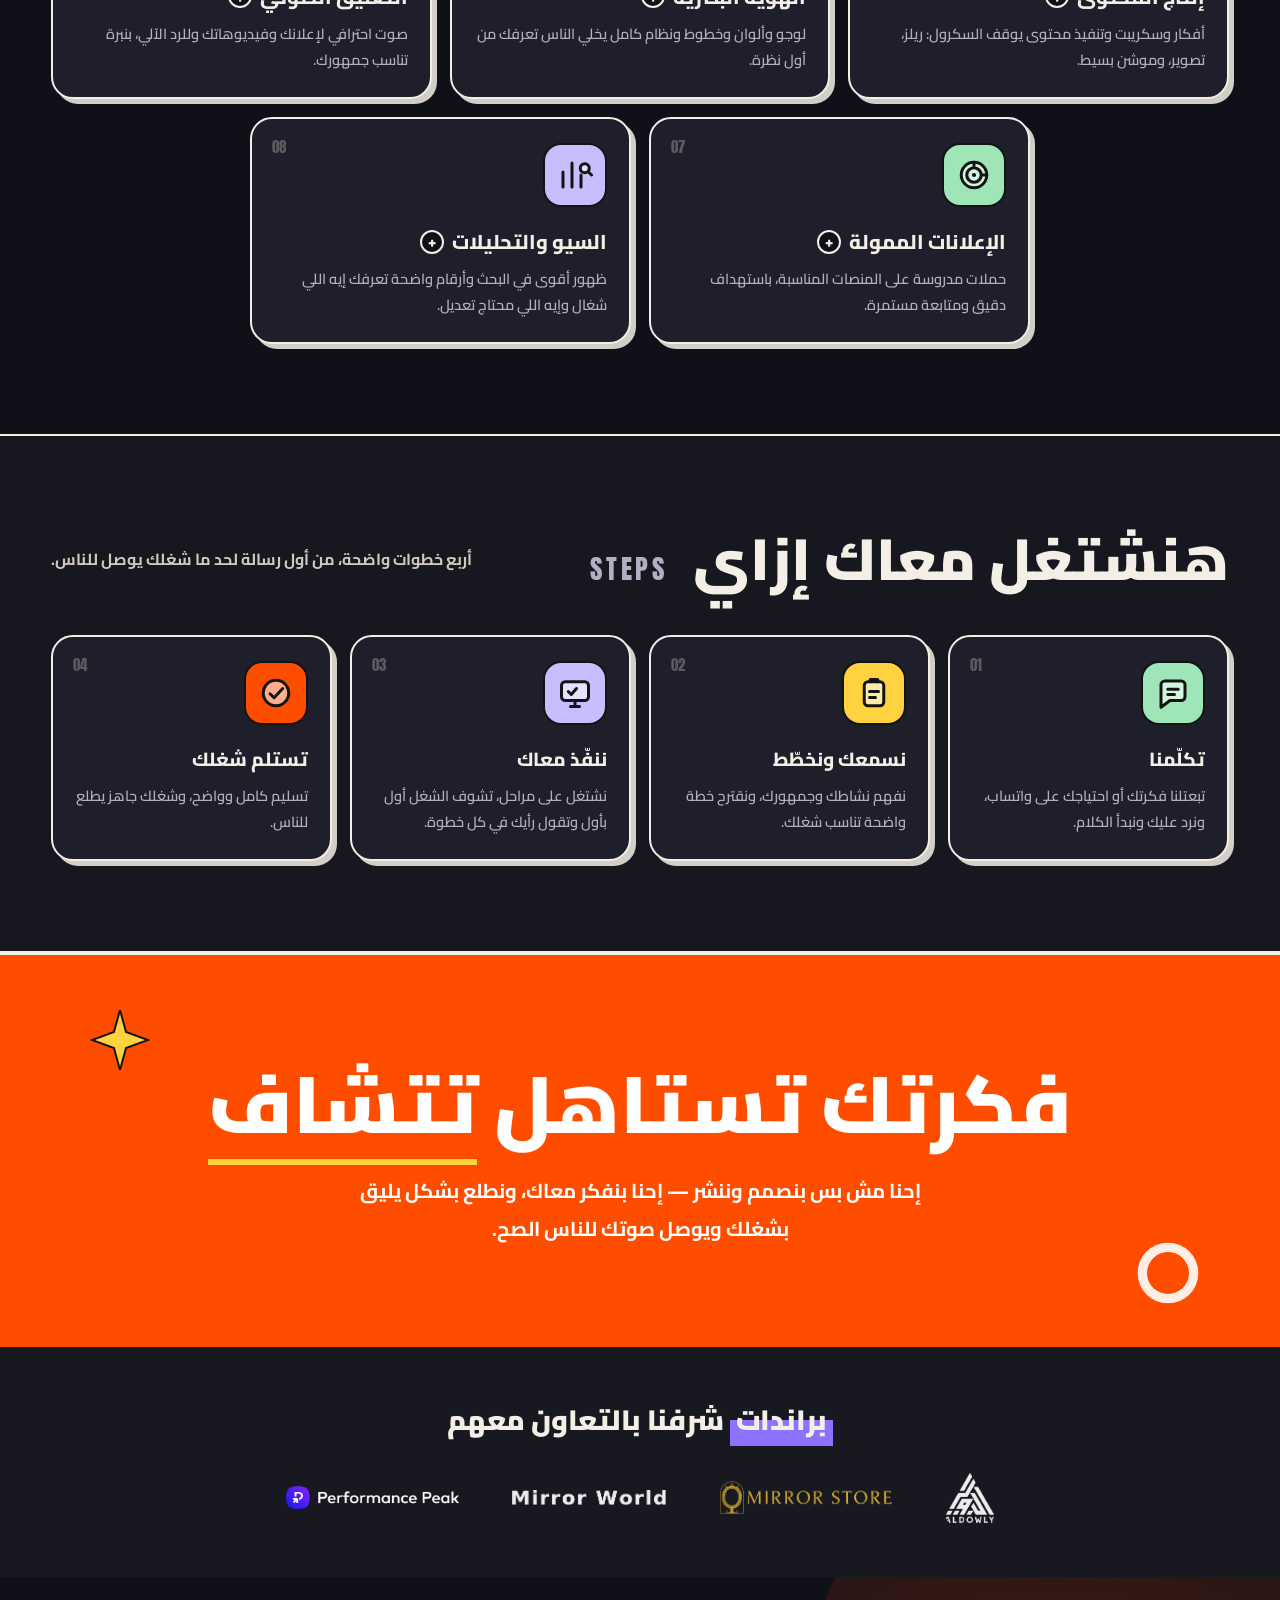
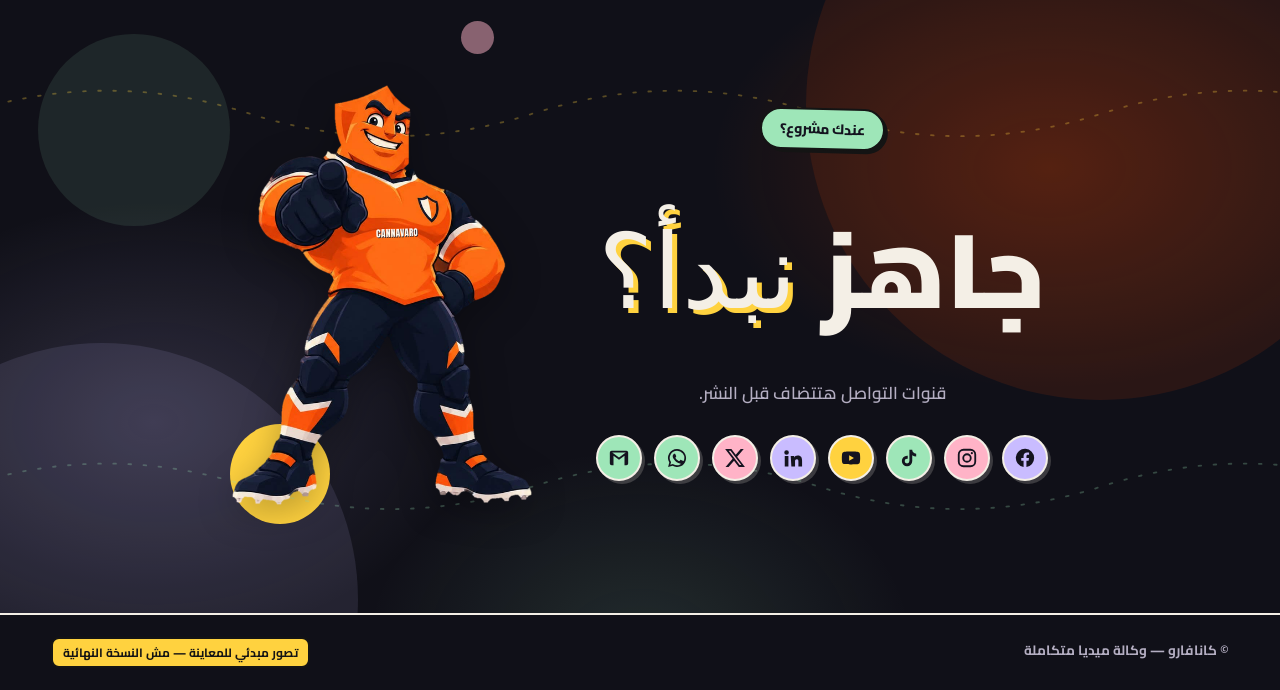
==== commit 1312f942: "Slogan animation always autoplays; stroke slimmer, tip raised, lower under dots" ====
--- a/concept-a-brands-preview/index.html
+++ b/concept-a-brands-preview/index.html
@@ -107,10 +107,9 @@
 .slogan-line .hl{color:var(--orange)}
 html.js .slogan-line .st,html.js .slogan-line .scribble{clip-path:inset(0 0 0 100%)}
 html.js.fonts-ready .slogan-line .st{animation:slwipe 1.6s ease-out 3s both}
-.slogan-line .scribble{position:absolute;left:16.5%;bottom:-32px;height:28px;width:28%;z-index:-1;pointer-events:none}
+.slogan-line .scribble{position:absolute;left:18%;bottom:-35px;height:28px;width:28%;z-index:-1;pointer-events:none}
 html.js.fonts-ready .slogan-line .scribble{animation:slwipe .44s ease-out 4.6s both}
 @keyframes slwipe{from{clip-path:inset(0 0 0 100%)}to{clip-path:inset(0 0 0 0)}}
-@media (prefers-reduced-motion:reduce){.slogan-line .st,.slogan-line .scribble{animation:none!important;clip-path:none!important}}
 html[data-theme="dark"] .slogan-line{color:var(--text);text-shadow:0 1px 3px rgba(0,0,0,.55)}
 .slogan-line .grad{color:inherit}
 .slogan-line .grad .o{color:var(--orange)}
@@ -412,7 +411,7 @@
   <div class="brand-sub" dir="ltr">MEDIA <i>•</i> CONTENT <i>•</i> WEB</div>
   <div class="hero-grid">
   <div class="hero-text">
-  <div class="slogan-line"><span class="st"><span class="s1">ركز في <span class="hl">شغلك</span>..</span> <span class="s2">وسيب الباقي علينا</span></span><svg class="scribble" viewBox="0 0 200 32" preserveAspectRatio="none" aria-hidden="true"><path d="M192 3 C150 4 95 9 40 20 C22 23 9 26 4 28 L4.8 28.5 C45 19 115 12 192 10 Z" fill="#FF4D00"/></svg></div>
+  <div class="slogan-line"><span class="st"><span class="s1">ركز في <span class="hl">شغلك</span>..</span> <span class="s2">وسيب الباقي علينا</span></span><svg class="scribble" viewBox="0 0 200 32" preserveAspectRatio="none" aria-hidden="true"><path d="M192 4.5 C150 5.5 95 10 40 19 C22 21.5 9 23.5 4 25.5 L4.8 26 C45 18 115 12.5 192 9.5 Z" fill="#FF4D00"/></svg></div>
   <p class="def">وكالة متكاملة تبني <b>حضورك الرقمي</b> من الفكرة للشاشة: <span class="mark m">مواقع ومتاجر</span>، <span class="mark y">محتوى وهوية</span>، حملات ممولة، و<span class="mark l">تعليق صوتي</span> — كلها تحت سقف واحد.</p>
   </div>
 
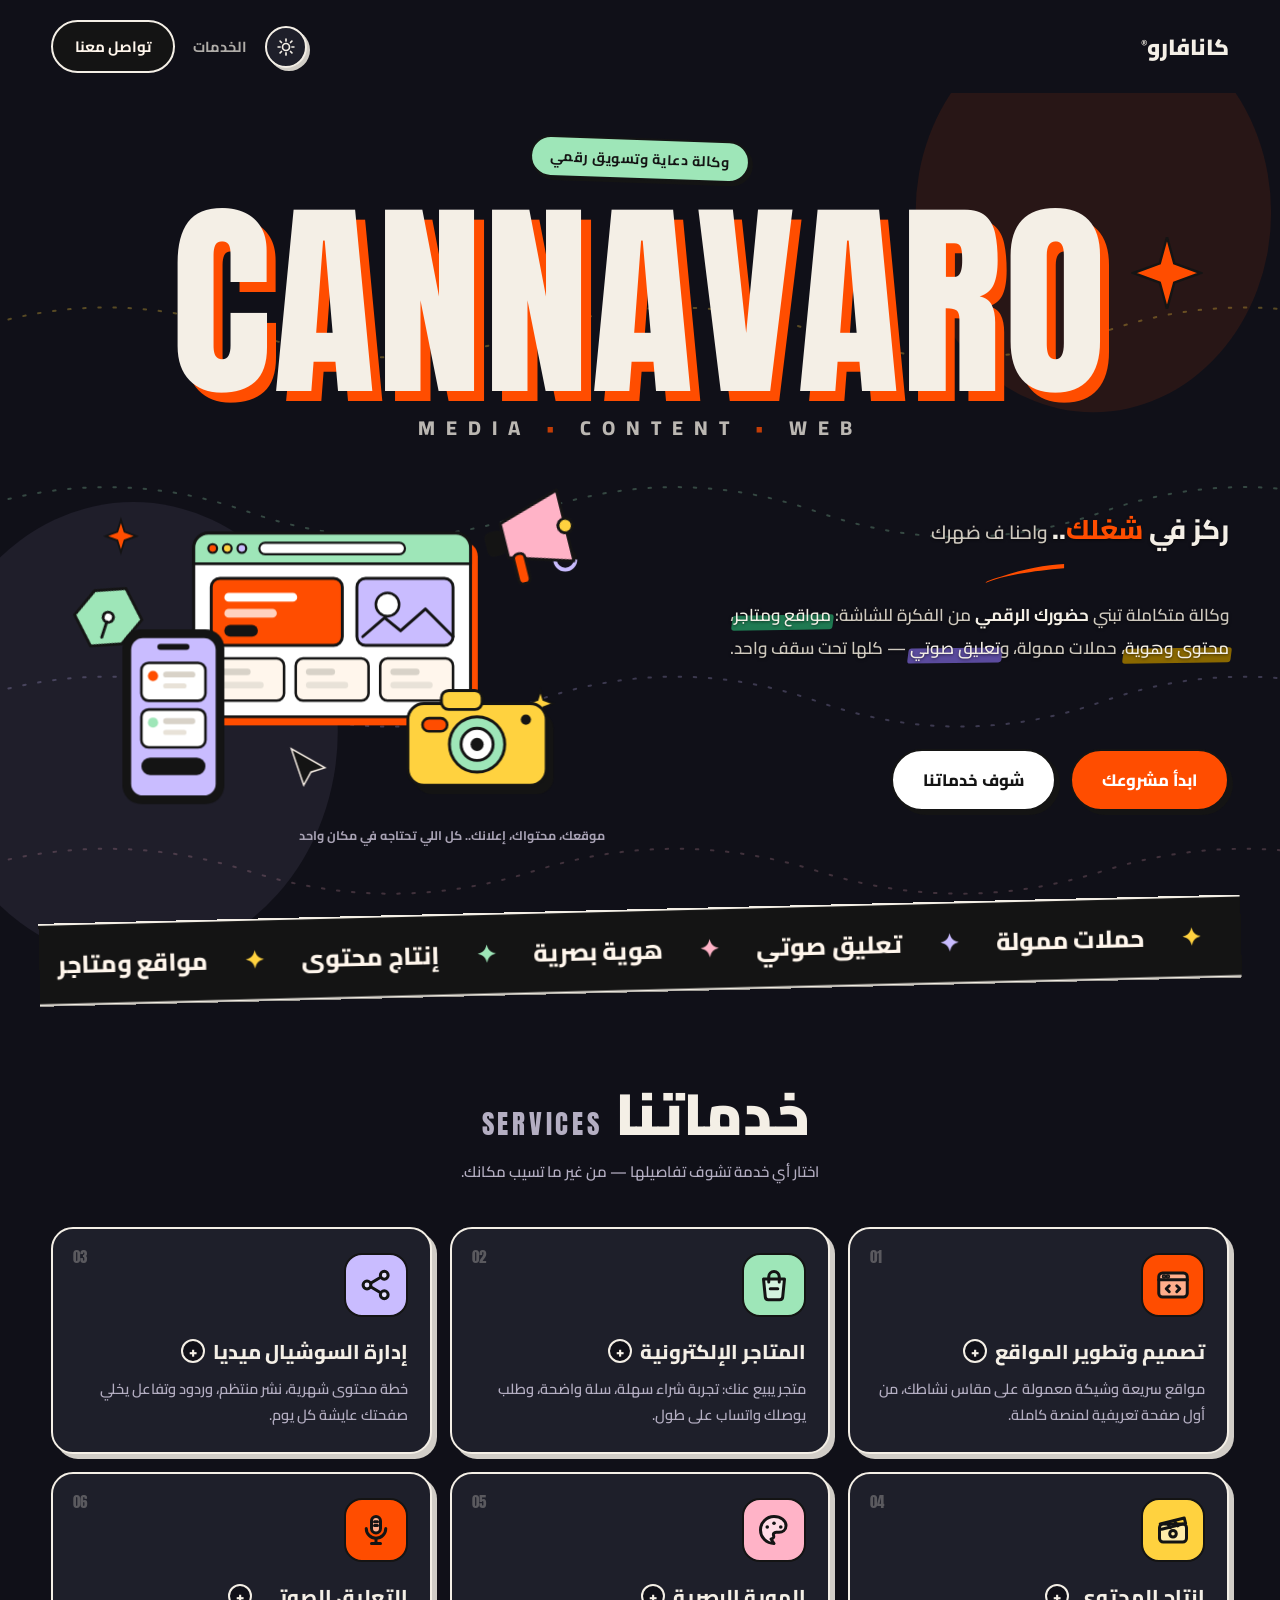
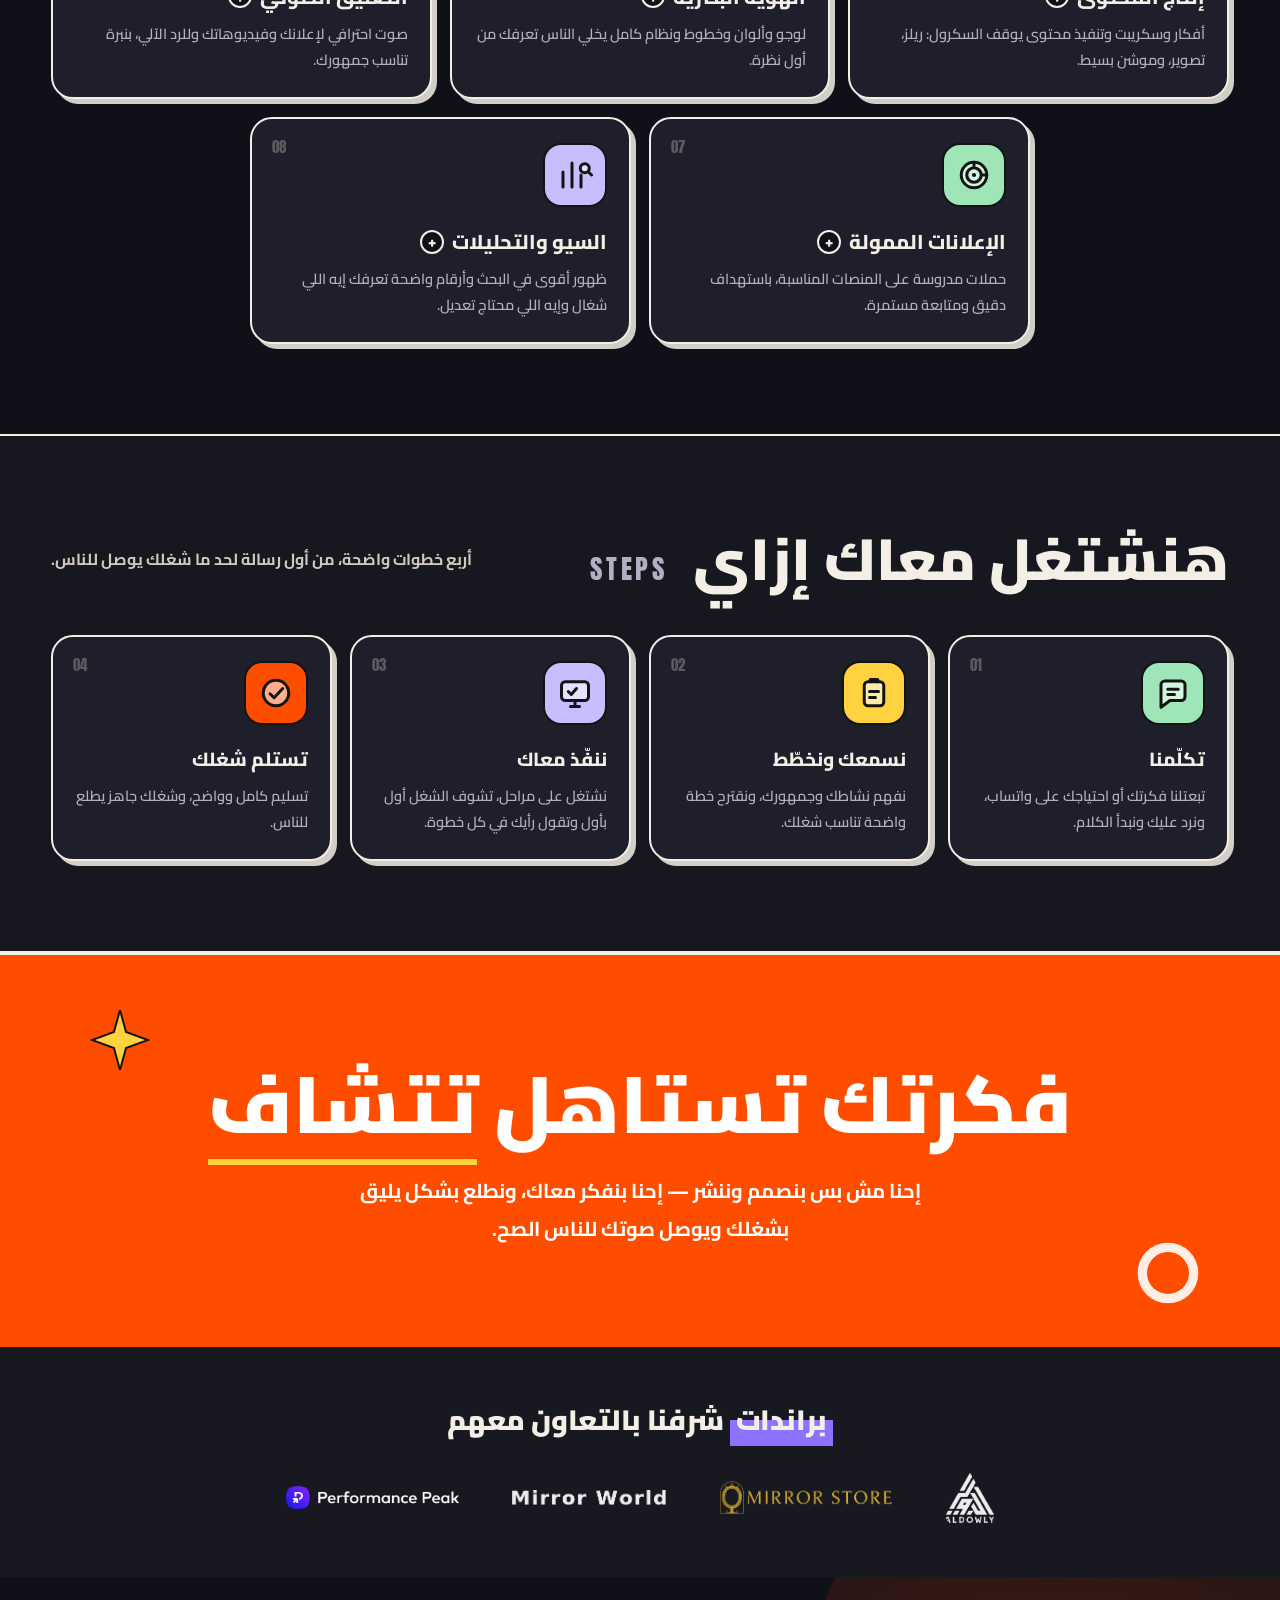
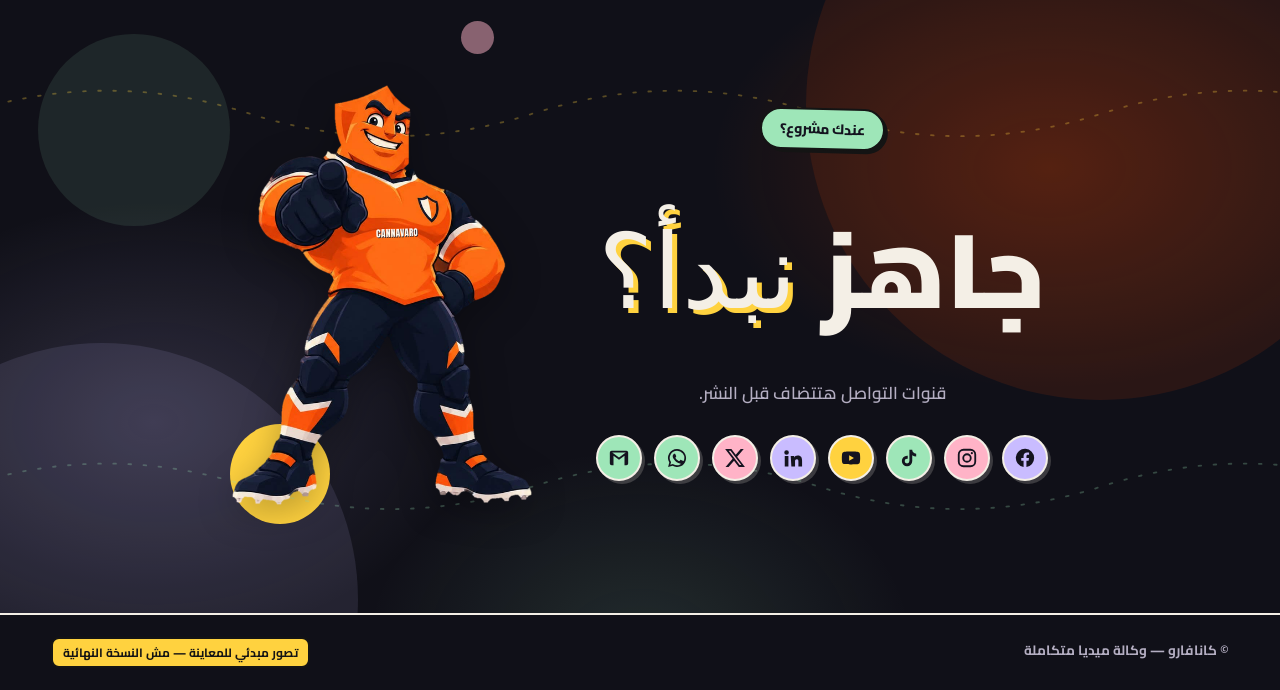
==== commit a8eaa5eb: "Update slogan text in index.html" ====
--- a/concept-a-brands-preview/index.html
+++ b/concept-a-brands-preview/index.html
@@ -411,7 +411,7 @@
   <div class="brand-sub" dir="ltr">MEDIA <i>•</i> CONTENT <i>•</i> WEB</div>
   <div class="hero-grid">
   <div class="hero-text">
-  <div class="slogan-line"><span class="st"><span class="s1">ركز في <span class="hl">شغلك</span>..</span> <span class="s2">وسيب الباقي علينا</span></span><svg class="scribble" viewBox="0 0 200 32" preserveAspectRatio="none" aria-hidden="true"><path d="M192 4.5 C150 5.5 95 10 40 19 C22 21.5 9 23.5 4 25.5 L4.8 26 C45 18 115 12.5 192 9.5 Z" fill="#FF4D00"/></svg></div>
+  <div class="slogan-line"><span class="st"><span class="s1">ركز في <span class="hl">شغلك</span>..</span> <span class="s2">واحنا ف ضهرك</span></span><svg class="scribble" viewBox="0 0 200 32" preserveAspectRatio="none" aria-hidden="true"><path d="M192 4.5 C150 5.5 95 10 40 19 C22 21.5 9 23.5 4 25.5 L4.8 26 C45 18 115 12.5 192 9.5 Z" fill="#FF4D00"/></svg></div>
   <p class="def">وكالة متكاملة تبني <b>حضورك الرقمي</b> من الفكرة للشاشة: <span class="mark m">مواقع ومتاجر</span>، <span class="mark y">محتوى وهوية</span>، حملات ممولة، و<span class="mark l">تعليق صوتي</span> — كلها تحت سقف واحد.</p>
   </div>
 
